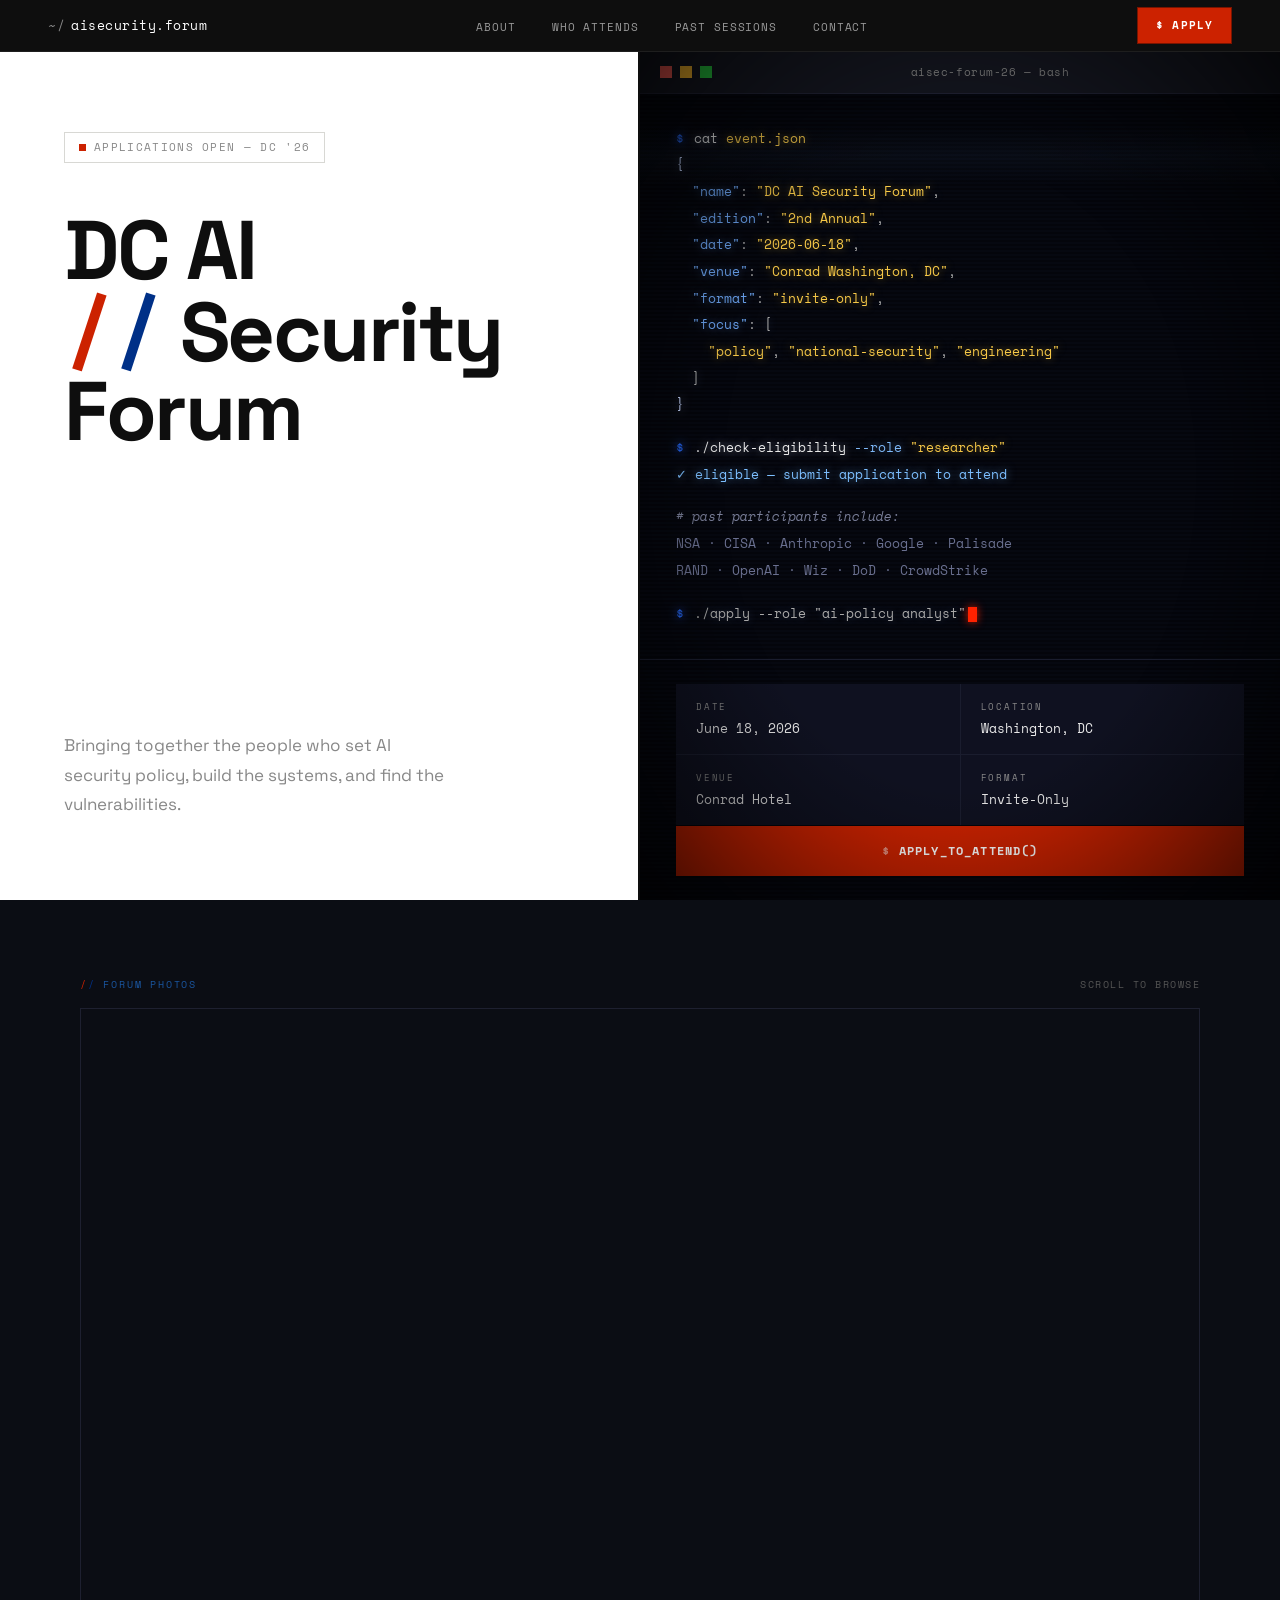
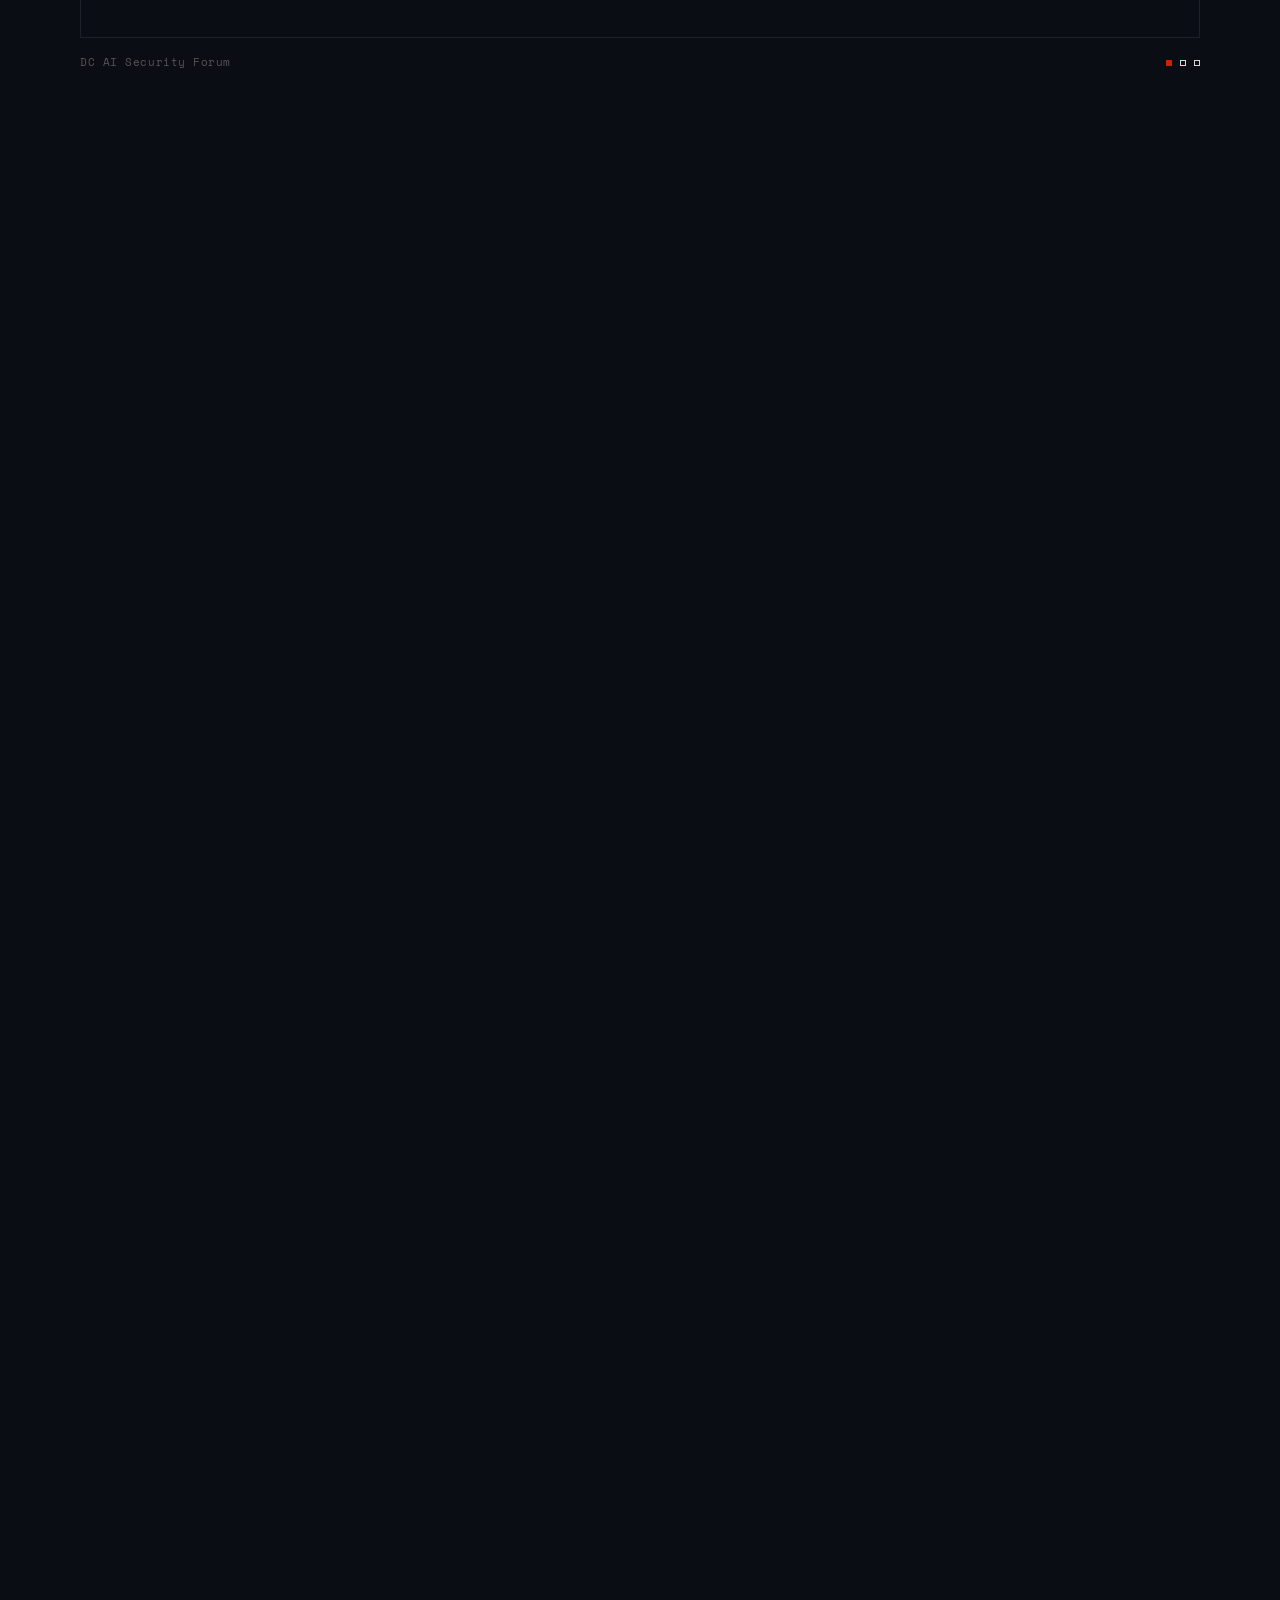
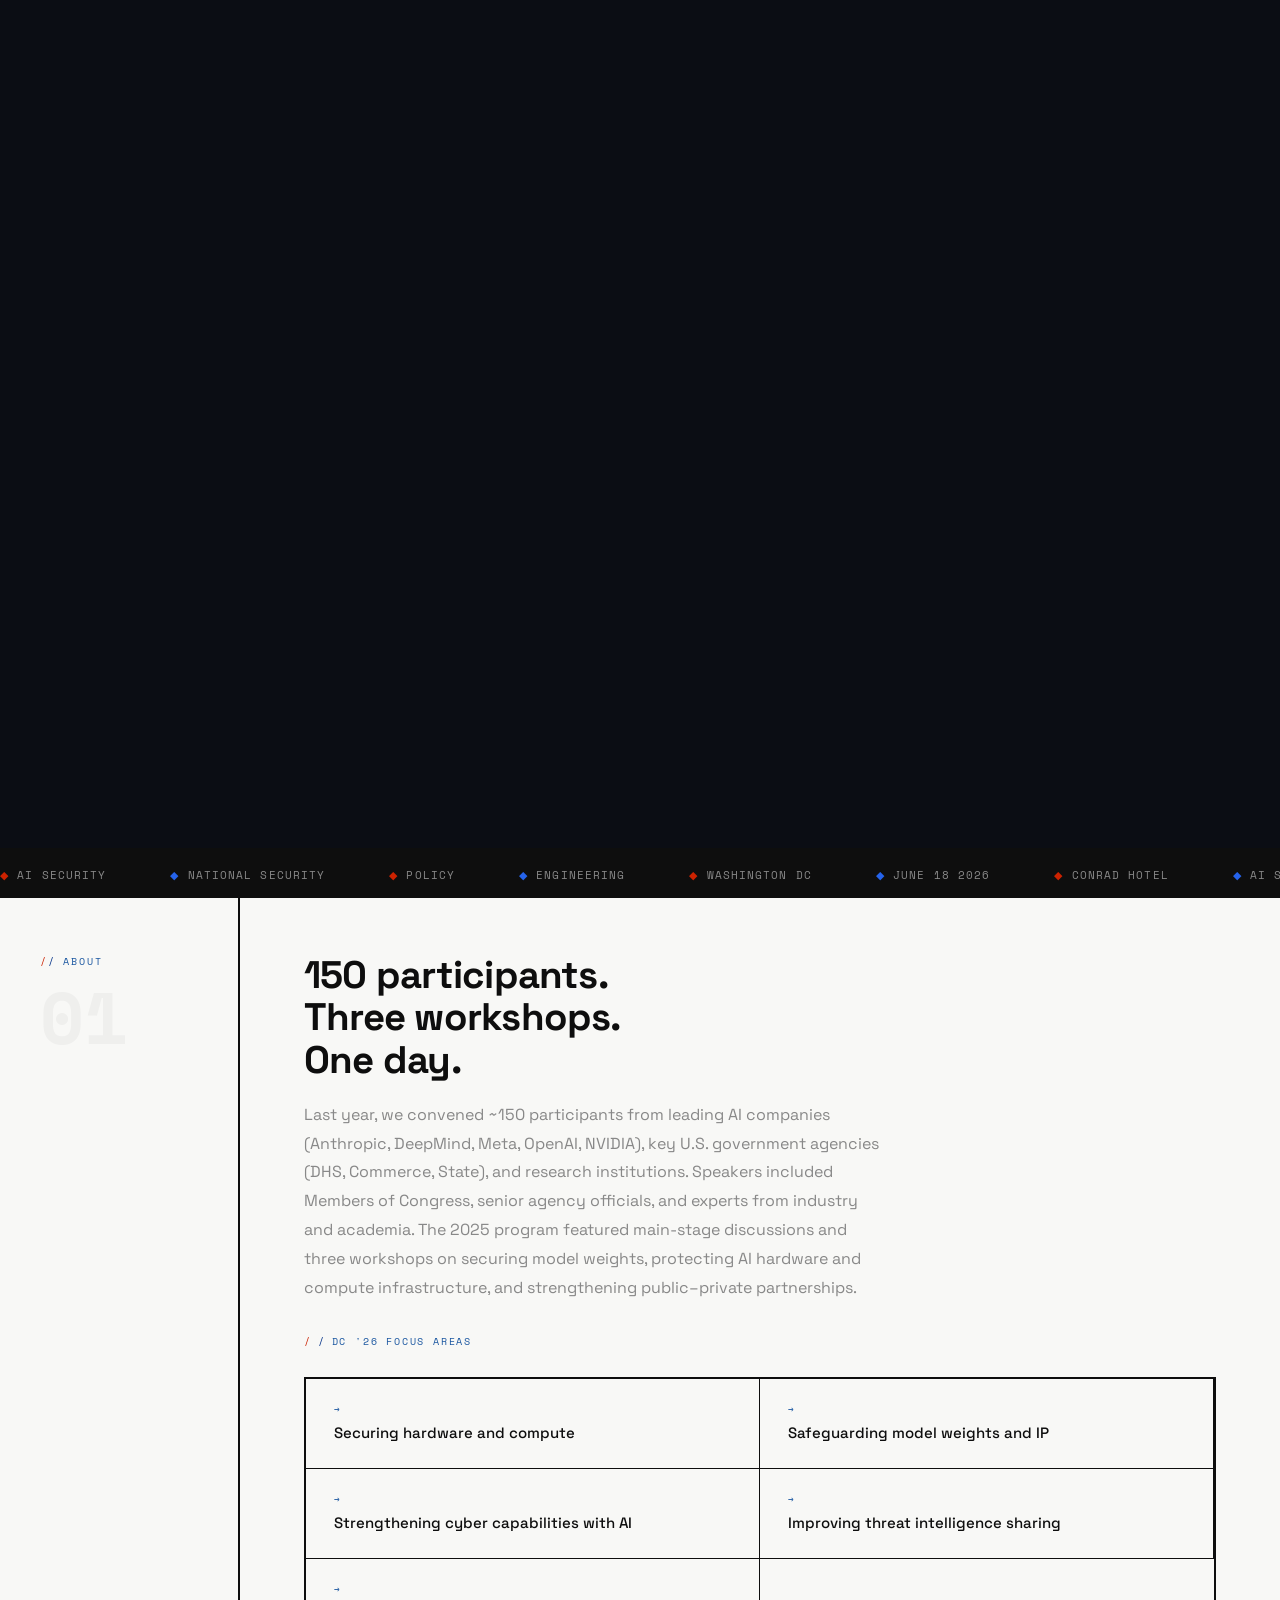
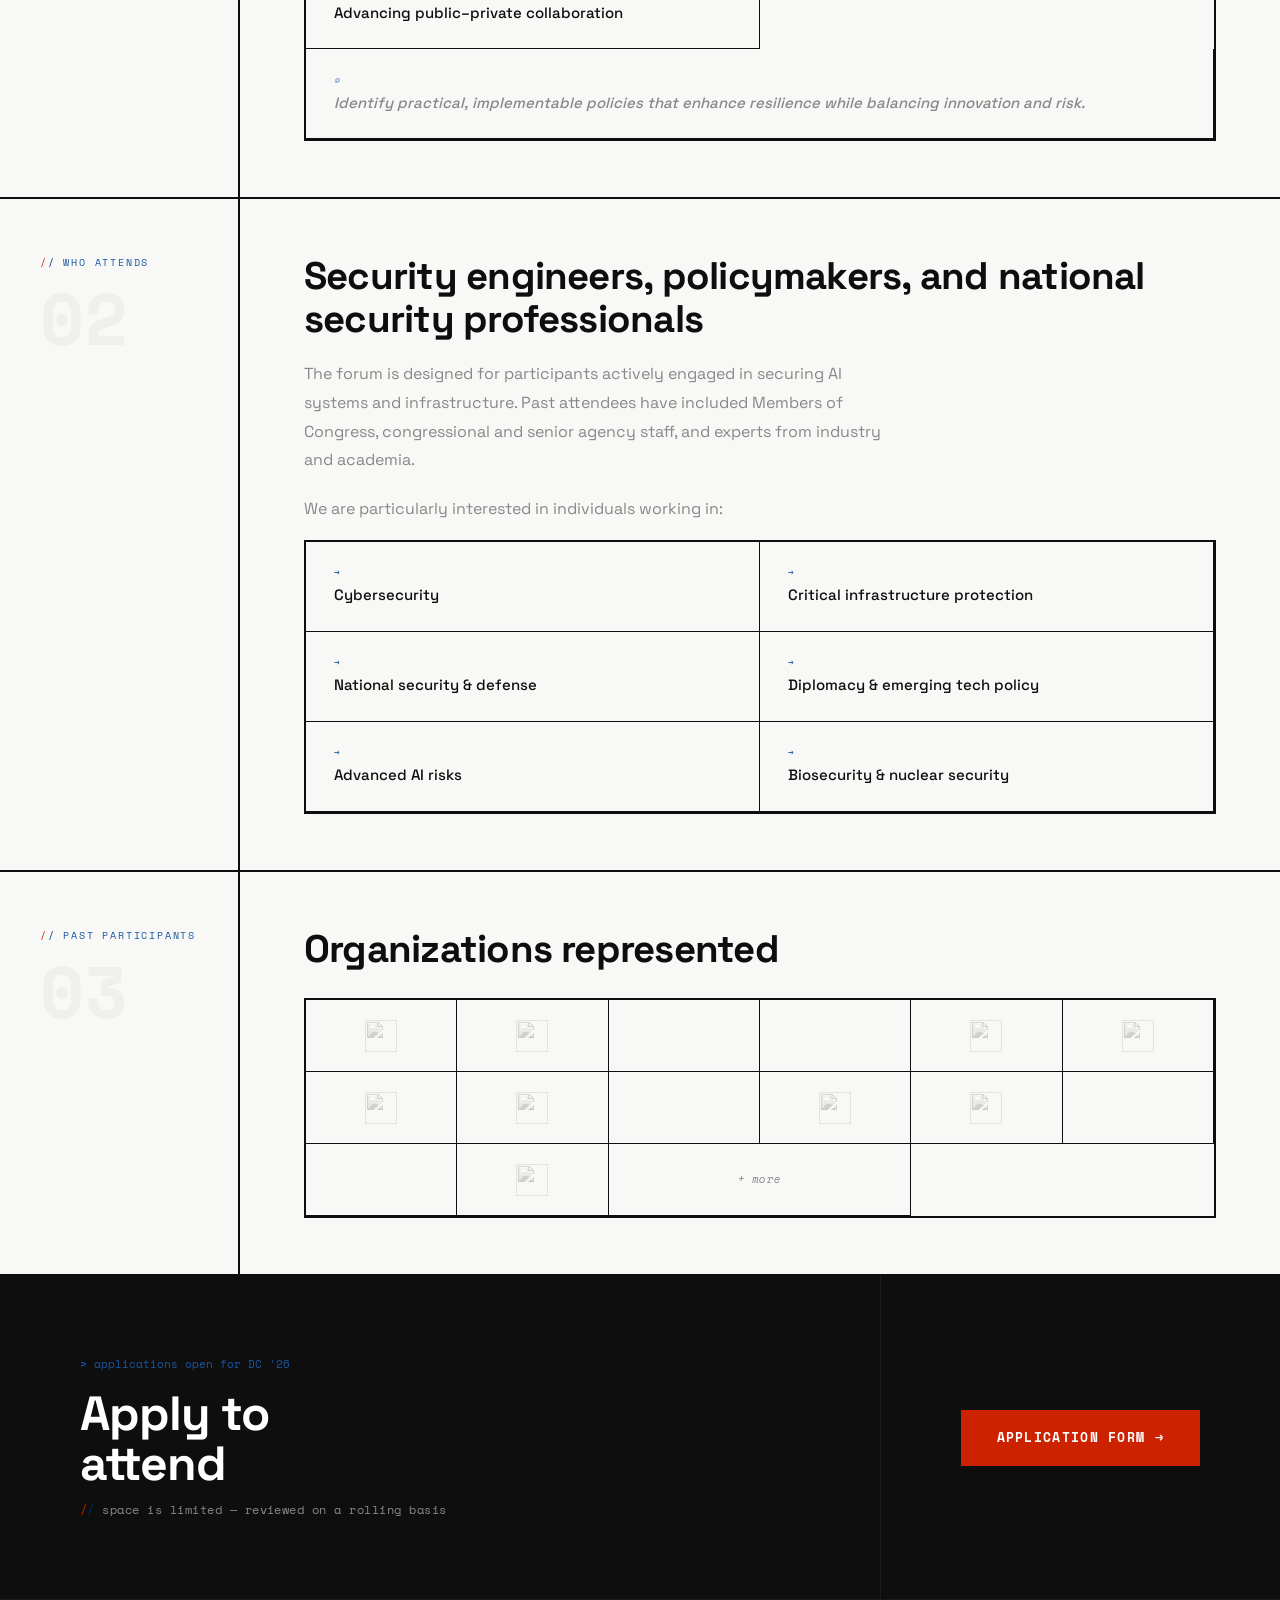
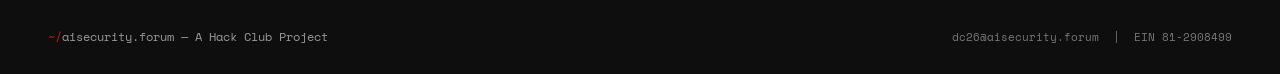
==== dc-ai-security-forum-26/index.html @ 25f48ec5 "Merge f831a47853f69b18c6600960682061784fc2a831 into 7275a4acaa6df5e6622e631180ca262abb9ddc6c" ====
<!DOCTYPE html>
<html lang="en">
<head>
  <meta charset="UTF-8" />
  <meta name="viewport" content="width=device-width, initial-scale=1.0" />
  <title>AI Security Forum — DC '26</title>
  <link href="https://fonts.googleapis.com/css2?family=Space+Grotesk:wght@300;400;500;600;700&family=Space+Mono:wght@400;700&display=swap" rel="stylesheet" />
  <style>
    *, *::before, *::after { box-sizing: border-box; margin: 0; padding: 0; }

    :root {
      --bg: #f8f8f6;
      --surface: #efefed;
      --border: #d8d8d4;
      --ink: #0e0e0e;
      --red: #cc2200;
      --red-bright: #ff2200;
      --red-dark: #7a1400;
      --blue: #003087;
      --blue-mid: #1a56a0;
      --blue-bright: #2563eb;
      --muted: #888;
      --sans: 'Space Grotesk', sans-serif;
      --mono: 'Space Mono', monospace;
    }

    html, body {
      overflow-x: clip;
      width: 100%;
    }

    body {
      font-family: var(--sans);
      background: var(--bg);
      color: var(--ink);
      line-height: 1.5;
    }

    /* red/blue slash helpers */
    .sl-r { color: var(--red); font-family: var(--mono); }
    .sl-b { color: var(--blue); font-family: var(--mono); }

    @keyframes blink { 0%,100%{opacity:1} 50%{opacity:0} }
    @keyframes btn-blink {
      0%, 49% { background: var(--red); }
      50%, 100% { background: var(--red-dark); }
    }
    @keyframes scroll {
      from { transform: translateX(0); }
      to { transform: translateX(-50%); }
    }
    @keyframes crt-flicker {
      0%, 92%, 100% { opacity: 1; }
      93% { opacity: 0.94; }
      94% { opacity: 1; }
      96% { opacity: 0.96; }
      97% { opacity: 1; }
    }
    @keyframes crt-scanbeam {
      0%   { transform: translateY(-100%); }
      100% { transform: translateY(4000%); }
    }

    /* NAV */
    nav {
      position: fixed;
      top: 0; left: 0; right: 0;
      z-index: 100;
      background: var(--ink);
      border-bottom: 1px solid #1e1e1e;
      display: flex;
      align-items: center;
      justify-content: space-between;
      padding: 0 48px;
      height: 52px;
    }
    .nav-logo {
      font-family: var(--mono);
      font-size: 13px;
      color: #fff;
      letter-spacing: 0.04em;
      text-decoration: none;
    }
    .nav-logo .prompt { color: #888; margin-right: 6px; }
    .nav-links {
      display: flex;
      gap: 36px;
      list-style: none;
    }
    .nav-links a {
      font-family: var(--mono);
      font-size: 11px;
      letter-spacing: 0.08em;
      text-transform: uppercase;
      color: #999;
      text-decoration: none;
      transition: color 0.15s;
    }
    .nav-links a:hover { color: var(--blue-bright); }
    .nav-cta {
      font-family: var(--mono);
      font-size: 11px;
      font-weight: 700;
      letter-spacing: 0.1em;
      text-transform: uppercase;
      padding: 9px 18px;
      border: 1px solid var(--red-dark);
      color: var(--red-bright);
      text-decoration: none;
      background: var(--red);
      color: #fff;
      transition: background 0.15s;
    }
    .nav-cta:hover { background: var(--blue-bright); }

    /* HERO */
    .hero {
      min-height: 100vh;
      display: grid;
      grid-template-columns: 1fr 1fr;
      padding-top: 52px;
    }

    /* LEFT */
    .hero-left {
      padding: 80px 64px;
      border-right: 2px solid var(--ink);
      display: flex;
      flex-direction: column;
      justify-content: space-between;
      background: #fff;
    }
    .hero-badge {
      display: inline-flex;
      align-items: center;
      gap: 8px;
      font-family: var(--mono);
      font-size: 11px;
      letter-spacing: 0.12em;
      text-transform: uppercase;
      color: var(--muted);
      border: 1.5px solid var(--border);
      padding: 6px 14px;
      margin-bottom: 48px;
      align-self: flex-start;
    }
    .hero-badge .blink-dot {
      display: inline-block;
      width: 7px; height: 7px;
      background: var(--red);
      animation: blink 1.1s step-end infinite;
    }

    .hero-title {
      font-size: clamp(52px, 6.5vw, 84px);
      font-weight: 700;
      line-height: 0.95;
      letter-spacing: -0.03em;
      margin-bottom: 48px;
    }

    .hero-desc {
      font-size: 17px;
      font-weight: 400;
      color: var(--muted);
      line-height: 1.75;
      max-width: 380px;
    }

    /* RIGHT — terminal */
    .hero-right {
      background: #060810;
      display: flex;
      flex-direction: column;
      position: relative;
      overflow: hidden;
      animation: crt-flicker 14s step-end infinite;
    }
    /* CRT scanlines */
    .hero-right::after {
      content: '';
      position: absolute;
      inset: 0;
      background: repeating-linear-gradient(
        0deg,
        transparent,
        transparent 2px,
        rgba(0,0,0,0.28) 2px,
        rgba(0,0,0,0.28) 4px
      );
      pointer-events: none;
      z-index: 2;
    }
    /* CRT vignette — rounded dark edges */
    .hero-right::before {
      content: '';
      position: absolute;
      inset: 0;
      background: radial-gradient(ellipse at 50% 50%, transparent 52%, rgba(0,0,0,0.72) 100%);
      pointer-events: none;
      z-index: 5;
    }

    .terminal-titlebar {
      background: #161822;
      border-bottom: 1px solid #222436;
      padding: 12px 20px;
      display: flex;
      align-items: center;
      gap: 8px;
      flex-shrink: 0;
      position: relative;
      z-index: 3;
    }
    .dot-r { width:12px;height:12px;background:#ff5f57; }
    .dot-y { width:12px;height:12px;background:#febc2e; }
    .dot-g { width:12px;height:12px;background:#28c840; }
    .terminal-title {
      font-family: var(--mono);
      font-size: 11px;
      color: #888;
      margin: 0 auto;
      letter-spacing: 0.05em;
    }

    .terminal-body {
      flex: 1;
      padding: 32px 36px;
      position: relative;
      z-index: 3;
      display: flex;
      flex-direction: column;
      justify-content: flex-start;
      overflow: hidden;
    }
    /* Rolling CRT scan beam */
    .terminal-body::before {
      content: '';
      position: absolute;
      left: 0; right: 0;
      height: 60px;
      background: linear-gradient(
        to bottom,
        transparent,
        rgba(120, 180, 255, 0.04) 50%,
        transparent
      );
      animation: crt-scanbeam 10s linear infinite;
      pointer-events: none;
      z-index: 1;
    }

    .term-line {
      font-family: var(--mono);
      font-size: 13px;
      line-height: 1.9;
      color: #aaa;
      margin-bottom: 2px;
      text-shadow: 0 0 8px rgba(140, 180, 255, 0.3);
    }
    .term-line .prompt-sym {
      color: var(--blue-bright);
      margin-right: 10px;
      user-select: none;
      text-shadow: 0 0 10px rgba(37, 99, 235, 0.9), 0 0 20px rgba(37, 99, 235, 0.4);
    }
    .term-line .cmd { color: #e8e8e8; text-shadow: 0 0 8px rgba(220, 230, 255, 0.55); }
    .term-line .flag { color: #7eb8f7; text-shadow: 0 0 8px rgba(126, 184, 247, 0.5); }
    .term-line .str { color: #f7c948; text-shadow: 0 0 8px rgba(247, 201, 72, 0.5); }
    .term-line .comment { color: #7a7f99; font-style: italic; text-shadow: none; }
    .term-line .output { color: #c8d8ff; text-shadow: 0 0 8px rgba(200, 216, 255, 0.4); }
    .term-line .output.ok { color: #7dbfff; text-shadow: 0 0 10px rgba(125, 191, 255, 0.65); }
    .term-line .output.dim { color: #6a7090; text-shadow: none; }
    .term-line .key { color: #6ea8f7; text-shadow: 0 0 8px rgba(110, 168, 247, 0.5); }
    .term-line .err { color: var(--red-bright); text-shadow: 0 0 10px rgba(255, 34, 0, 0.65); }
    .term-spacer { height: 16px; }

    .term-cursor {
      display: inline-block;
      width: 9px; height: 15px;
      background: var(--red-bright);
      margin-left: 2px;
      vertical-align: middle;
      animation: blink 1s step-end infinite;
      box-shadow: 0 0 8px rgba(255, 34, 0, 0.8);
    }

    .terminal-meta {
      padding: 24px 36px;
      border-top: 1px solid #1a1d2e;
      position: relative;
      z-index: 3;
    }
    .meta-grid {
      display: grid;
      grid-template-columns: 1fr 1fr;
      gap: 1px;
      background: #1a1d2e;
    }
    .meta-cell {
      background: #0f1120;
      padding: 16px 20px;
    }
    .meta-cell .mk {
      font-family: var(--mono);
      font-size: 9px;
      letter-spacing: 0.2em;
      text-transform: uppercase;
      color: #888;
      margin-bottom: 5px;
    }
    .meta-cell .mv {
      font-family: var(--mono);
      font-size: 13px;
      color: #e8e8e8;
    }
    .btn-red {
      display: block;
      font-family: var(--mono);
      font-size: 12px;
      font-weight: 700;
      letter-spacing: 0.1em;
      text-transform: uppercase;
      padding: 16px 24px;
      background: var(--red);
      color: #fff;
      text-decoration: none;
      text-align: center;
      margin-top: 1px;
      transition: background 0.15s;
    }
    .btn-red::before { content: '$ '; opacity: 0.5; }
    .btn-red:hover { background: var(--blue-bright); }

    /* GALLERY */
    .gallery-outer {
      height: 350vh;
      position: relative;
      border-bottom: 2px solid var(--ink);
      background: #0b0d14;
    }
    .gallery-sticky {
      position: sticky;
      top: 52px;
      height: calc(100vh - 52px);
      display: flex;
      flex-direction: column;
      align-items: center;
      justify-content: center;
      padding: 40px 80px;
      background: #0b0d14;
      gap: 16px;
    }
    .gallery-header {
      width: 100%;
      display: flex;
      align-items: center;
      justify-content: space-between;
    }
    .gallery-label {
      font-family: var(--mono);
      font-size: 10px;
      letter-spacing: 0.18em;
      text-transform: uppercase;
      color: var(--blue-mid);
    }
    .gallery-scroll-hint {
      font-family: var(--mono);
      font-size: 10px;
      letter-spacing: 0.15em;
      text-transform: uppercase;
      color: #555;
    }
    .gallery-frame {
      /* 16:9, but never taller than 70vh — shrink width to match */
      aspect-ratio: 16 / 9;
      width: min(100%, calc(70vh * 16 / 9));
      position: relative;
      border: 1px solid #1e2030;
      overflow: hidden;
      background: #0b0d14;
    }
    .gallery-canvas {
      position: absolute;
      inset: 0;
      width: 100%;
      height: 100%;
    }
    .gallery-footer {
      width: 100%;
      display: flex;
      align-items: center;
      justify-content: space-between;
    }
    .gallery-caption {
      font-family: var(--mono);
      font-size: 11px;
      color: #555;
      letter-spacing: 0.05em;
      transition: opacity 0.3s;
    }
    .gallery-progress {
      display: flex;
      gap: 8px;
      align-items: center;
    }
    .gp-dot {
      width: 6px; height: 6px;
      border: 1px solid var(--border);
      transition: background 0.2s, border-color 0.2s;
    }
    .gp-dot.active { background: var(--red); border-color: var(--red); }


    .gallery-frame-ui {
      display: none; /* only shown on mobile */
      position: absolute;
      bottom: 20px; left: 20px; right: 20px;
      z-index: 10;
      justify-content: space-between;
      align-items: flex-end;
    }
    .gallery-frame-ui .gallery-label { color: #888; }
    .gallery-frame-ui .gp-dot { border-color: #444; }

    /* TICKER */
    .ticker {
      background: var(--ink);
      padding: 12px 0;
      overflow: hidden;
      white-space: nowrap;
    }
    .ticker-inner {
      display: inline-flex;
      gap: 64px;
      animation: scroll 22s linear infinite;
    }
    .ticker-item {
      font-family: var(--mono);
      font-size: 11px;
      letter-spacing: 0.1em;
      text-transform: uppercase;
      color: #888;
    }
    .ticker-item .hi-r { color: var(--red); }
    .ticker-item .hi-b { color: var(--blue-bright); }

    /* SECTIONS */
    .section-two-col {
      display: grid;
      grid-template-columns: 240px 1fr;
      border-bottom: 2px solid var(--ink);
    }
    .section-sidebar {
      padding: 56px 40px;
      border-right: 2px solid var(--ink);
      display: flex;
      flex-direction: column;
      gap: 12px;
    }
    .section-sidebar .s-label {
      font-family: var(--mono);
      font-size: 10px;
      letter-spacing: 0.18em;
      text-transform: uppercase;
      color: var(--blue-mid);
    }
    .section-sidebar .s-num {
      font-family: var(--mono);
      font-size: 72px;
      font-weight: 700;
      color: var(--surface);
      line-height: 1;
    }
    .section-main { padding: 56px 64px; }

    h2.big {
      font-size: clamp(26px, 3vw, 40px);
      font-weight: 700;
      letter-spacing: -0.02em;
      line-height: 1.1;
      margin-bottom: 20px;
    }
    p.body {
      font-size: 16px;
      color: var(--muted);
      line-height: 1.8;
      max-width: 580px;
    }

    /* TOPICS HEADER */
    .topics-header {
      font-family: var(--mono);
      font-size: 10px;
      letter-spacing: 0.18em;
      text-transform: uppercase;
      margin: 32px 0 12px;
      display: flex;
      align-items: center;
      gap: 6px;
    }
    .topics-label { color: var(--blue-mid); }
    .who-item--goal {
      grid-column: 1 / -1;
      font-size: 13px;
      font-weight: 400;
      color: var(--muted);
      font-style: italic;
    }
    .who-item--goal::before { color: var(--blue-mid); }

    /* WHO */
    .who-grid {
      display: grid;
      grid-template-columns: 1fr 1fr;
      border: 2px solid var(--ink);
      margin-top: 28px;
    }
    .who-item {
      padding: 24px 28px;
      border-right: 1px solid var(--ink);
      border-bottom: 1px solid var(--ink);
      font-size: 15px;
      font-weight: 500;
    }
    .who-item::before {
      content: attr(data-n);
      font-family: var(--mono);
      font-size: 9px;
      color: var(--blue-mid);
      display: block;
      margin-bottom: 5px;
    }

    /* ORGS */
    .org-grid {
      display: grid;
      grid-template-columns: repeat(6, 1fr);
      border: 2px solid var(--ink);
      margin-top: 28px;
    }
    .org-cell {
      position: relative;
      border-right: 1px solid var(--ink);
      border-bottom: 1px solid var(--ink);
      height: 72px;
      display: flex;
      align-items: center;
      justify-content: center;
      font-family: var(--mono);
      font-size: 11px;
      color: var(--muted);
      letter-spacing: 0.04em;
      text-decoration: none;
      transition: background 0.2s, color 0.2s;
      cursor: pointer;
    }
    .org-cell:hover { background: var(--blue); color: #fff; }
    .org-cell .org-logo {
      height: 26px;
      width: auto;
      max-width: 88px;
      object-fit: contain;
      display: block;
      filter: grayscale(100%) opacity(0.4);
      transition: opacity 0.2s ease;
    }
    .org-cell .org-name {
      position: absolute;
      inset: 0;
      display: flex;
      align-items: center;
      justify-content: center;
      opacity: 0;
      color: #fff;
      font-family: var(--mono);
      font-size: 11px;
      letter-spacing: 0.06em;
      transition: opacity 0.2s ease;
      pointer-events: none;
    }
    .org-cell .org-favicon {
      height: 32px;
      width: 32px;
      max-width: 32px;
    }
    .org-cell:hover .org-logo { opacity: 0; }
    .org-cell:hover .org-name { opacity: 1; }
    .org-more {
      color: var(--muted);
      font-style: italic;
      letter-spacing: 0.02em;
      cursor: default;
    }
    .org-more:hover { background: none; }

    /* CTA */
    .cta-section {
      background: var(--ink);
      padding: 0;
      display: grid;
      grid-template-columns: 1fr auto;
      align-items: stretch;
    }
    .cta-left {
      padding: 80px;
      border-right: 1px solid #1a1a1a;
    }
    .cta-left .cta-prompt {
      font-family: var(--mono);
      font-size: 11px;
      color: var(--blue-mid);
      margin-bottom: 16px;
    }
    .cta-left .cta-prompt::before { content: '> '; color: var(--blue-bright); }
    .cta-left h2 {
      font-size: clamp(30px, 4vw, 48px);
      font-weight: 700;
      color: #fff;
      letter-spacing: -0.02em;
      line-height: 1.05;
      margin-bottom: 12px;
    }
    .cta-left p {
      font-family: var(--mono);
      font-size: 12px;
      color: #888;
      letter-spacing: 0.04em;
    }
    .cta-right {
      padding: 80px;
      display: flex;
      align-items: center;
    }
    .btn-red-lg {
      font-family: var(--mono);
      font-size: 13px;
      font-weight: 700;
      letter-spacing: 0.1em;
      text-transform: uppercase;
      padding: 18px 36px;
      background: var(--red);
      color: #fff;
      text-decoration: none;
      white-space: nowrap;
      transition: background 0.15s;
    }
    .btn-red-lg:hover { background: var(--blue-bright); }

    /* FOOTER */
    footer {
      background: var(--ink);
      border-top: 1px solid #1a1a1a;
      padding: 28px 48px;
      display: flex;
      justify-content: space-between;
      align-items: center;
    }
    footer .fl { font-family: var(--mono); font-size: 12px; color: #999; }
    footer .fl .logo-r { color: var(--red); }
    footer .fl .logo-b { color: var(--blue-bright); }
    footer .fr { font-family: var(--mono); font-size: 11px; color: #777; }

    /* Mobile stacked gallery (hidden on desktop) */
    .gallery-mobile { display: none; }

    /* ======== MOBILE ======== */
    @media (max-width: 768px) {

      /* NAV */
      nav {
        padding: 0 20px;
      }
      .nav-links { display: none; }

      /* HERO — stack vertically */
      .hero {
        grid-template-columns: 1fr;
        min-height: auto;
      }
      .hero-left {
        padding: 40px 24px;
        border-right: none;
        border-bottom: 2px solid var(--ink);
        gap: 32px;
      }
      .hero-title {
        font-size: clamp(44px, 12vw, 64px);
        margin-bottom: 24px;
      }
      .hero-badge { margin-bottom: 24px; }
      .hero-desc { font-size: 15px; max-width: 100%; }

      /* Terminal: compact on mobile */
      .hero-right { min-height: 0; }
      .terminal-body {
        padding: 20px;
        justify-content: flex-start;
        overflow-x: hidden;
      }
      .term-line { font-size: 11px; line-height: 1.7; }
      .terminal-meta { padding: 16px 20px; }

      /* Terminal meta — 1 col */
      .meta-grid { grid-template-columns: 1fr; }

      /* GALLERY — hide scroll-driven, show stacked */
      .gallery-outer { display: none; }
      .gallery-mobile {
        display: block;
      }
      .gallery-mobile-item {
        aspect-ratio: 16 / 9;
        overflow: hidden;
        border-bottom: 1px solid var(--ink);
      }
      .gallery-mobile-item:last-child { border-bottom: none; }
      .gallery-mobile-item img {
        width: 100%;
        height: 100%;
        object-fit: cover;
        display: block;
      }

      /* SECTIONS — stack */
      .section-two-col { grid-template-columns: 1fr; }
      .section-sidebar {
        padding: 24px 24px 12px;
        border-right: none;
        border-bottom: 1px solid var(--ink);
        flex-direction: row;
        align-items: center;
        gap: 16px;
      }
      .section-sidebar .s-num { font-size: 40px; }
      .section-main { padding: 28px 24px; }

      /* WHO grid — 1 col */
      .who-grid { grid-template-columns: 1fr; }
      .who-item { border-right: none; padding: 16px 20px; }

      /* ORG grid — 3 cols */
      .org-grid { grid-template-columns: repeat(3, 1fr); }
      .org-cell { height: 56px; font-size: 10px; }
      .org-cell .org-logo { height: 20px; max-width: 70px; }

      /* CTA — stack */
      .cta-section { grid-template-columns: 1fr; }
      .cta-left {
        padding: 40px 24px;
        border-right: none;
        border-bottom: 1px solid #1a1a1a;
      }
      .cta-right { padding: 28px 24px; justify-content: flex-start; }
      .btn-red-lg { width: 100%; text-align: center; }

      /* FOOTER — stack */
      footer {
        flex-direction: column;
        gap: 10px;
        padding: 24px 20px;
        align-items: flex-start;
      }
    }
  </style>
</head>
<body>

<nav>
  <a href="https://aisecurity.forum/" class="nav-logo"><span class="prompt">~/</span>aisecurity.forum</a>
  <ul class="nav-links">
    <li><a href="#about">About</a></li>
    <li><a href="#who">Who Attends</a></li>
    <li><a href="#past">Past Sessions</a></li>
    <li><a href="mailto:dc26@aisecurity.forum">Contact</a></li>
  </ul>
  <a href="https://airtable.com/appzUwjy6nGOlqcEb/pagrSkdm2WPj9BE1s/form" target="_blank" class="nav-cta">$ apply</a>
</nav>

<div class="hero">
  <div class="hero-left">
    <div>
      <div class="hero-badge"><span class="blink-dot"></span> Applications Open — DC '26</div>
      <h1 class="hero-title">DC AI<br><span class="sl-r">/</span><span class="sl-b">/</span> Security<br>Forum</h1>
    </div>
    <p class="hero-desc">Bringing together the people who set AI security policy, build the systems, and find the vulnerabilities.</p>
  </div>

  <div class="hero-right">
    <div class="terminal-titlebar">
      <div class="dot-r"></div>
      <div class="dot-y"></div>
      <div class="dot-g"></div>
      <div class="terminal-title">aisec-forum-26 — bash</div>
    </div>
    <div class="terminal-body">
      <div class="term-line"><span class="prompt-sym">$</span><span class="cmd">cat</span> <span class="str">event.json</span></div>
      <div class="term-line"><span class="output">{</span></div>
      <div class="term-line">&nbsp;&nbsp;<span class="key">"name"</span>: <span class="str">"DC AI Security Forum"</span>,</div>
      <div class="term-line">&nbsp;&nbsp;<span class="key">"edition"</span>: <span class="str">"2nd Annual"</span>,</div>
      <div class="term-line">&nbsp;&nbsp;<span class="key">"date"</span>: <span class="str">"2026-06-18"</span>,</div>
      <div class="term-line">&nbsp;&nbsp;<span class="key">"venue"</span>: <span class="str">"Conrad Washington, DC"</span>,</div>
      <div class="term-line">&nbsp;&nbsp;<span class="key">"format"</span>: <span class="str">"invite-only"</span>,</div>
      <div class="term-line">&nbsp;&nbsp;<span class="key">"focus"</span>: [</div>
      <div class="term-line">&nbsp;&nbsp;&nbsp;&nbsp;<span class="str">"policy"</span>, <span class="str">"national-security"</span>, <span class="str">"engineering"</span></div>
      <div class="term-line">&nbsp;&nbsp;]</div>
      <div class="term-line"><span class="output">}</span></div>
      <div class="term-spacer"></div>
      <div class="term-line"><span class="prompt-sym">$</span><span class="cmd">./check-eligibility</span> <span class="flag">--role</span> <span class="str">"researcher"</span></div>
      <div class="term-line"><span class="output ok">✓ eligible — submit application to attend</span></div>
      <div class="term-spacer"></div>
      <div class="term-line"><span class="comment"># past participants include:</span></div>
      <div class="term-line"><span class="output dim">NSA · CISA · Anthropic · Google · Palisade</span></div>
      <div class="term-line"><span class="output dim">RAND · OpenAI · Wiz · DoD · CrowdStrike</span></div>
      <div class="term-spacer"></div>
      <div class="term-line" id="term-prompt-line"><span class="prompt-sym">$</span><span id="term-typewriter"></span><span class="term-cursor"></span></div>
    </div>
    <div class="terminal-meta">
      <div class="meta-grid">
        <div class="meta-cell"><div class="mk">Date</div><div class="mv">June 18, 2026</div></div>
        <div class="meta-cell"><div class="mk">Location</div><div class="mv">Washington, DC</div></div>
        <div class="meta-cell"><div class="mk">Venue</div><div class="mv">Conrad Hotel</div></div>
        <div class="meta-cell"><div class="mk">Format</div><div class="mv">Invite-Only</div></div>
      </div>
      <a href="https://airtable.com/appzUwjy6nGOlqcEb/pagrSkdm2WPj9BE1s/form" target="_blank" class="btn-red">apply_to_attend()</a>
    </div>
  </div>
</div>

<!-- Mobile stacked gallery -->
<div class="gallery-mobile">
  <div class="gallery-mobile-item">
    <img src="https://aisecf-events.pages.dev/dc-ai-security-forum-26/pics/forum-photo-1.jpg" alt="DC AI Security Forum — Reception">
  </div>
  <div class="gallery-mobile-item">
    <img src="https://aisecf-events.pages.dev/dc-ai-security-forum-26/pics/forum-photo-2.jpg" alt="DC AI Security Forum — Sessions">
  </div>
  <div class="gallery-mobile-item">
    <img src="https://aisecf-events.pages.dev/dc-ai-security-forum-26/pics/forum-photo-3.jpg" alt="DC AI Security Forum — Attendees">
  </div>
</div>

<!-- GALLERY -->
<div class="gallery-outer" id="gallery-outer">
  <div class="gallery-sticky" id="gallery-sticky">

    <!-- desktop header row -->
    <div class="gallery-header">
      <div class="gallery-label"><span class="sl-r">/</span><span class="sl-b">/</span> Forum Photos</div>
      <div class="gallery-scroll-hint">scroll to browse</div>
    </div>

    <!-- the frame -->
    <div class="gallery-frame">
      <canvas class="gallery-canvas" id="gallery-canvas"></canvas>
      <!-- mobile-only overlay UI -->
      <div class="gallery-frame-ui">
        <div class="gallery-label"><span class="sl-r">/</span><span class="sl-b">/</span> Forum Photos</div>
        <div class="gallery-progress">
          <div class="gp-dot active" id="dot-m-0"></div>
          <div class="gp-dot" id="dot-m-1"></div>
          <div class="gp-dot" id="dot-m-2"></div>
        </div>
      </div>
    </div>

    <!-- desktop footer row -->
    <div class="gallery-footer">
      <div class="gallery-caption" id="gallery-caption">DC AI Security Forum</div>
      <div class="gallery-progress">
        <div class="gp-dot active" id="dot-0"></div>
        <div class="gp-dot" id="dot-1"></div>
        <div class="gp-dot" id="dot-2"></div>
      </div>
    </div>

  </div>
</div>

<div class="ticker">
  <div class="ticker-inner">
    <span class="ticker-item"><span class="hi-r">◆</span> AI Security</span>
    <span class="ticker-item"><span class="hi-b">◆</span> National Security</span>
    <span class="ticker-item"><span class="hi-r">◆</span> Policy</span>
    <span class="ticker-item"><span class="hi-b">◆</span> Engineering</span>
    <span class="ticker-item"><span class="hi-r">◆</span> Washington DC</span>
    <span class="ticker-item"><span class="hi-b">◆</span> June 18 2026</span>
    <span class="ticker-item"><span class="hi-r">◆</span> Conrad Hotel</span>
    <span class="ticker-item"><span class="hi-b">◆</span> AI Security</span>
    <span class="ticker-item"><span class="hi-r">◆</span> National Security</span>
    <span class="ticker-item"><span class="hi-b">◆</span> Policy</span>
    <span class="ticker-item"><span class="hi-r">◆</span> Engineering</span>
    <span class="ticker-item"><span class="hi-b">◆</span> Washington DC</span>
    <span class="ticker-item"><span class="hi-r">◆</span> June 18 2026</span>
    <span class="ticker-item"><span class="hi-b">◆</span> Conrad Hotel</span>
  </div>
</div>

<div class="section-two-col" id="about">
  <div class="section-sidebar">
    <div class="s-label"><span class="sl-r">/</span><span class="sl-b">/</span> About</div>
    <div class="s-num">01</div>
  </div>
  <div class="section-main">
    <h2 class="big">150 participants.<br>Three workshops.<br>One day.</h2>
    <p class="body">Last year, we convened ~150 participants from leading AI companies (Anthropic, DeepMind, Meta, OpenAI, NVIDIA), key U.S. government agencies (DHS, Commerce, State), and research institutions. Speakers included Members of Congress, senior agency officials, and experts from industry and academia. The 2025 program featured main-stage discussions and three workshops on securing model weights, protecting AI hardware and compute infrastructure, and strengthening public–private partnerships.</p>
    <div class="topics-header">
      <span class="sl-r">/</span><span class="sl-b">/</span> <span class="topics-label">DC '26 focus areas</span>
    </div>
    <div class="who-grid">
      <div class="who-item" data-n="→">Securing hardware and compute</div>
      <div class="who-item" data-n="→">Safeguarding model weights and IP</div>
      <div class="who-item" data-n="→">Strengthening cyber capabilities with AI</div>
      <div class="who-item" data-n="→">Improving threat intelligence sharing</div>
      <div class="who-item" data-n="→">Advancing public–private collaboration</div>
      <div class="who-item who-item--goal" data-n="⌾">Identify practical, implementable policies that enhance resilience while balancing innovation and risk.</div>
    </div>
  </div>
</div>

<div class="section-two-col" id="who">
  <div class="section-sidebar">
    <div class="s-label"><span class="sl-r">/</span><span class="sl-b">/</span> Who attends</div>
    <div class="s-num">02</div>
  </div>
  <div class="section-main">
    <h2 class="big">Security engineers, policymakers, and national security professionals</h2>
    <p class="body" style="margin-bottom: 20px;">The forum is designed for participants actively engaged in securing AI systems and infrastructure. Past attendees have included Members of Congress, congressional and senior agency staff, and experts from industry and academia.</p>
    <p class="body">We are particularly interested in individuals working in:</p>
    <div class="who-grid" style="margin-top: 16px;">
      <div class="who-item" data-n="→">Cybersecurity</div>
      <div class="who-item" data-n="→">Critical infrastructure protection</div>
      <div class="who-item" data-n="→">National security &amp; defense</div>
      <div class="who-item" data-n="→">Diplomacy &amp; emerging tech policy</div>
      <div class="who-item" data-n="→">Advanced AI risks</div>
      <div class="who-item" data-n="→">Biosecurity &amp; nuclear security</div>
    </div>
  </div>
</div>

<div class="section-two-col" id="past">
  <div class="section-sidebar">
    <div class="s-label"><span class="sl-r">/</span><span class="sl-b">/</span> Past participants</div>
    <div class="s-num">03</div>
  </div>
  <div class="section-main">
    <h2 class="big">Organizations represented</h2>
    <div class="org-grid">
      <a href="https://www.nsa.gov" class="org-cell">
        <img src="https://www.google.com/s2/favicons?domain=nsa.gov&sz=128" class="org-logo org-favicon" alt="" />
        <span class="org-name">NSA</span>
      </a>
      <a href="https://www.cisa.gov" class="org-cell">
        <img src="https://www.google.com/s2/favicons?domain=cisa.gov&sz=128" class="org-logo org-favicon" alt="" />
        <span class="org-name">CISA</span>
      </a>
      <a href="https://anthropic.com" class="org-cell">
        <img src="https://cdn.simpleicons.org/anthropic" class="org-logo" alt="" />
        <span class="org-name">Anthropic</span>
      </a>
      <a href="https://google.com" class="org-cell">
        <img src="https://cdn.simpleicons.org/google" class="org-logo" alt="" />
        <span class="org-name">Google</span>
      </a>
      <a href="https://palisaderesearch.org" class="org-cell">
        <img src="https://www.google.com/s2/favicons?domain=palisaderesearch.org&sz=128" class="org-logo org-favicon" alt="" />
        <span class="org-name">Palisade</span>
      </a>
      <a href="https://www.rand.org" class="org-cell">
        <img src="https://www.google.com/s2/favicons?domain=rand.org&sz=128" class="org-logo org-favicon" alt="" />
        <span class="org-name">RAND</span>
      </a>
      <a href="https://openai.com" class="org-cell">
        <img src="https://www.google.com/s2/favicons?domain=openai.com&sz=128" class="org-logo org-favicon" alt="" />
        <span class="org-name">OpenAI</span>
      </a>
      <a href="https://wiz.io" class="org-cell">
        <img src="https://www.google.com/s2/favicons?domain=wiz.io&sz=128" class="org-logo org-favicon" alt="" />
        <span class="org-name">Wiz</span>
      </a>
      <a href="https://meta.com" class="org-cell">
        <img src="https://cdn.simpleicons.org/meta" class="org-logo" alt="" />
        <span class="org-name">Meta</span>
      </a>
      <a href="https://www.defense.gov" class="org-cell">
        <img src="https://www.google.com/s2/favicons?domain=defense.gov&sz=128" class="org-logo org-favicon" alt="" />
        <span class="org-name">DoD</span>
      </a>
      <a href="https://crowdstrike.com" class="org-cell">
        <img src="https://www.google.com/s2/favicons?domain=crowdstrike.com&sz=128" class="org-logo org-favicon" alt="" />
        <span class="org-name">CrowdStrike</span>
      </a>
      <a href="https://nvidia.com" class="org-cell">
        <img src="https://cdn.simpleicons.org/nvidia" class="org-logo" alt="" />
        <span class="org-name">NVIDIA</span>
      </a>
      <a href="https://paloaltonetworks.com" class="org-cell">
        <img src="https://cdn.simpleicons.org/paloaltonetworks" class="org-logo" alt="" />
        <span class="org-name">Palo Alto</span>
      </a>
      <a href="https://trailofbits.com" class="org-cell">
        <img src="https://www.google.com/s2/favicons?domain=trailofbits.com&sz=128" class="org-logo org-favicon" alt="" />
        <span class="org-name">Trail of Bits</span>
      </a>
      <div class="org-cell org-more" style="grid-column: span 2;">+ more</div>
    </div>
  </div>
</div>

<div class="cta-section">
  <div class="cta-left">
    <div class="cta-prompt">applications open for DC '26</div>
    <h2>Apply to<br>attend</h2>
    <p><span class="sl-r">/</span><span class="sl-b">/</span> space is limited — reviewed on a rolling basis</p>
  </div>
  <div class="cta-right">
    <a href="https://airtable.com/appzUwjy6nGOlqcEb/pagrSkdm2WPj9BE1s/form" target="_blank" class="btn-red-lg">Application Form →</a>
  </div>
</div>

<footer>
  <div class="fl"><span class="logo-r">~/</span>aisecurity.forum — A Hack Club Project</div>
  <div class="fr">dc26@aisecurity.forum &nbsp;|&nbsp; EIN 81-2908499</div>
</footer>

<script>
(function () {
  const PHOTOS = [
    {
      src: 'https://aisecf-events.pages.dev/dc-ai-security-forum-26/pics/forum-photo-1.jpg',
      caption: 'DC AI Security Forum — Reception'
    },
    {
      src: 'https://aisecf-events.pages.dev/dc-ai-security-forum-26/pics/forum-photo-2.jpg',
      caption: 'DC AI Security Forum — Sessions'
    },
    {
      src: 'https://aisecf-events.pages.dev/dc-ai-security-forum-26/pics/forum-photo-3.jpg',
      caption: 'DC AI Security Forum — Attendees'
    }
  ];

  const outer   = document.getElementById('gallery-outer');
  const canvas  = document.getElementById('gallery-canvas');
  const caption = document.getElementById('gallery-caption');
  const dots    = [0, 1, 2].map(i => document.getElementById('dot-' + i));
  const dotsM   = [0, 1, 2].map(i => document.getElementById('dot-m-' + i));
  const ctx     = canvas.getContext('2d');

  // Progress bands: [showStart, transitionStart, transitionEnd, showEnd]
  // Photo 0: show 0–0.20, transition out 0.20–0.40
  // Photo 1: show 0.40–0.60, transition out 0.60–0.80
  // Photo 2: show 0.80–1.00
  const BANDS = [
    { photo: 0, show: [0, 0.20],      transition: [0.20, 0.40], next: 1 },
    { photo: 1, show: [0.40, 0.60],   transition: [0.60, 0.80], next: 2 },
    { photo: 2, show: [0.80, 1.00],   transition: null,          next: null }
  ];

  // Preload images
  const imgs = PHOTOS.map(p => {
    const img = new Image();
    img.src = p.src;
    return img;
  });

  // Resize canvas to match its display size (parent frame)
  function resizeCanvas() {
    const frame = canvas.parentElement;
    canvas.width  = frame.offsetWidth;
    canvas.height = frame.offsetHeight;
  }

  // Compute cover-crop source rect so the image fills canvas without stretching
  function coverRect(img, w, h) {
    const ia = img.naturalWidth / img.naturalHeight;
    const ca = w / h;
    let sx, sy, sw, sh;
    if (ia > ca) {
      // image wider than canvas — fit height, crop sides
      sh = img.naturalHeight;
      sw = sh * ca;
      sx = (img.naturalWidth - sw) / 2;
      sy = 0;
    } else {
      // image taller than canvas — fit width, crop top/bottom
      sw = img.naturalWidth;
      sh = sw / ca;
      sx = 0;
      sy = (img.naturalHeight - sh) / 2;
    }
    return { sx, sy, sw, sh };
  }

  // Draw an image pixelated at a given blockSize (1 = crisp, 32 = very blocky)
  function drawPixelated(img, blockSize) {
    if (!img.complete || !img.naturalWidth) return;
    const w = canvas.width, h = canvas.height;
    if (!w || !h) return; // canvas not yet sized (e.g. hidden element)
    const { sx, sy, sw, sh } = coverRect(img, w, h);
    const bw = Math.max(1, Math.round(w / blockSize));
    const bh = Math.max(1, Math.round(h / blockSize));

    // Offscreen small render (using cover crop)
    const off = document.createElement('canvas');
    off.width = bw; off.height = bh;
    const octx = off.getContext('2d');
    octx.drawImage(img, sx, sy, sw, sh, 0, 0, bw, bh);

    // Scale back up with no smoothing
    ctx.imageSmoothingEnabled = false;
    ctx.drawImage(off, 0, 0, bw, bh, 0, 0, w, h);
  }

  function setActiveDot(index) {
    dots.forEach((d, i) => d.classList.toggle('active', i === index));
    dotsM.forEach((d, i) => d.classList.toggle('active', i === index));
  }

  function render() {
    resizeCanvas();
    // If canvas is hidden/collapsed, keep loop alive but skip drawing
    if (!canvas.width || !canvas.height) {
      requestAnimationFrame(render);
      return;
    }
    const rect      = outer.getBoundingClientRect();
    const outerH    = outer.offsetHeight;
    const vpH       = window.innerHeight;
    const scrollable = outerH - vpH;
    // How far we've scrolled into the outer div
    const scrolled  = Math.max(0, -rect.top);
    const progress  = Math.min(1, scrolled / scrollable);

    ctx.clearRect(0, 0, canvas.width, canvas.height);

    // Find which band we're in
    let activeBand = BANDS[BANDS.length - 1];
    for (const band of BANDS) {
      if (progress <= (band.transition ? band.transition[1] : band.show[1])) {
        activeBand = band;
        break;
      }
    }

    const band = activeBand;
    const inTransition = band.transition &&
      progress >= band.transition[0] &&
      progress <= band.transition[1];

    if (!inTransition) {
      // Show current photo fully crisp
      drawPixelated(imgs[band.photo], 1);
      setActiveDot(band.photo);
      caption.textContent = PHOTOS[band.photo].caption;
    } else {
      // t: 0→1 through transition window
      const t = (progress - band.transition[0]) /
                (band.transition[1] - band.transition[0]);

      // Outgoing: pixelate out (blockSize 1→32)
      const outBlock = Math.max(1, Math.round(1 + t * 31));
      drawPixelated(imgs[band.photo], outBlock);

      // Incoming: pixelate in (blockSize 32→1) drawn on top with alpha
      ctx.save();
      ctx.globalAlpha = t;
      const inBlock = Math.max(1, Math.round(32 - t * 31));
      drawPixelated(imgs[band.next], inBlock);
      ctx.restore();

      // Update dot at midpoint
      setActiveDot(t < 0.5 ? band.photo : band.next);
      caption.style.opacity = Math.abs(t - 0.5) < 0.25 ? (1 - Math.abs(t - 0.5) * 4) : 1;
      caption.textContent = t < 0.5
        ? PHOTOS[band.photo].caption
        : PHOTOS[band.next].caption;
    }

    requestAnimationFrame(render);
  }

  // Wait for at least the first image to be ready
  let started = false;
  function tryStart() {
    if (started) return;
    started = true;
    render();
  }

  imgs[0].onload = tryStart;
  if (imgs[0].complete) tryStart();

  window.addEventListener('resize', resizeCanvas);
})();

// ── Terminal typewriter (bottom prompt only) ─────────────────────────────────
(function () {
  const tw = document.getElementById('term-typewriter');
  if (!tw) return;

  const COMMANDS = [
    './apply --role "ai-policy analyst"',
    './apply --role "red team engineer"',
    './apply --role "national security advisor"',
    './apply --role "ML security researcher"',
    './apply --role "CISO"',
    './apply --role "intelligence officer"',
    './apply --role "AI safety engineer"',
    './apply --role "DoD acquisitions lead"',
  ];

  function sleep(ms) {
    return new Promise(resolve => setTimeout(resolve, ms));
  }

  async function typeText(text) {
    for (const ch of text) {
      tw.textContent += ch;
      await sleep(10 + Math.random() * 8);
    }
  }

  async function eraseText() {
    while (tw.textContent.length > 0) {
      tw.textContent = tw.textContent.slice(0, -1);
      await sleep(5 + Math.random() * 4);
    }
  }

  async function run() {
    await sleep(1200);
    let i = 0;
    while (true) {
      await typeText(COMMANDS[i % COMMANDS.length]);
      await sleep(2200);
      await eraseText();
      await sleep(400);
      i++;
    }
  }

  run();
})();
</script>

</body>
</html>
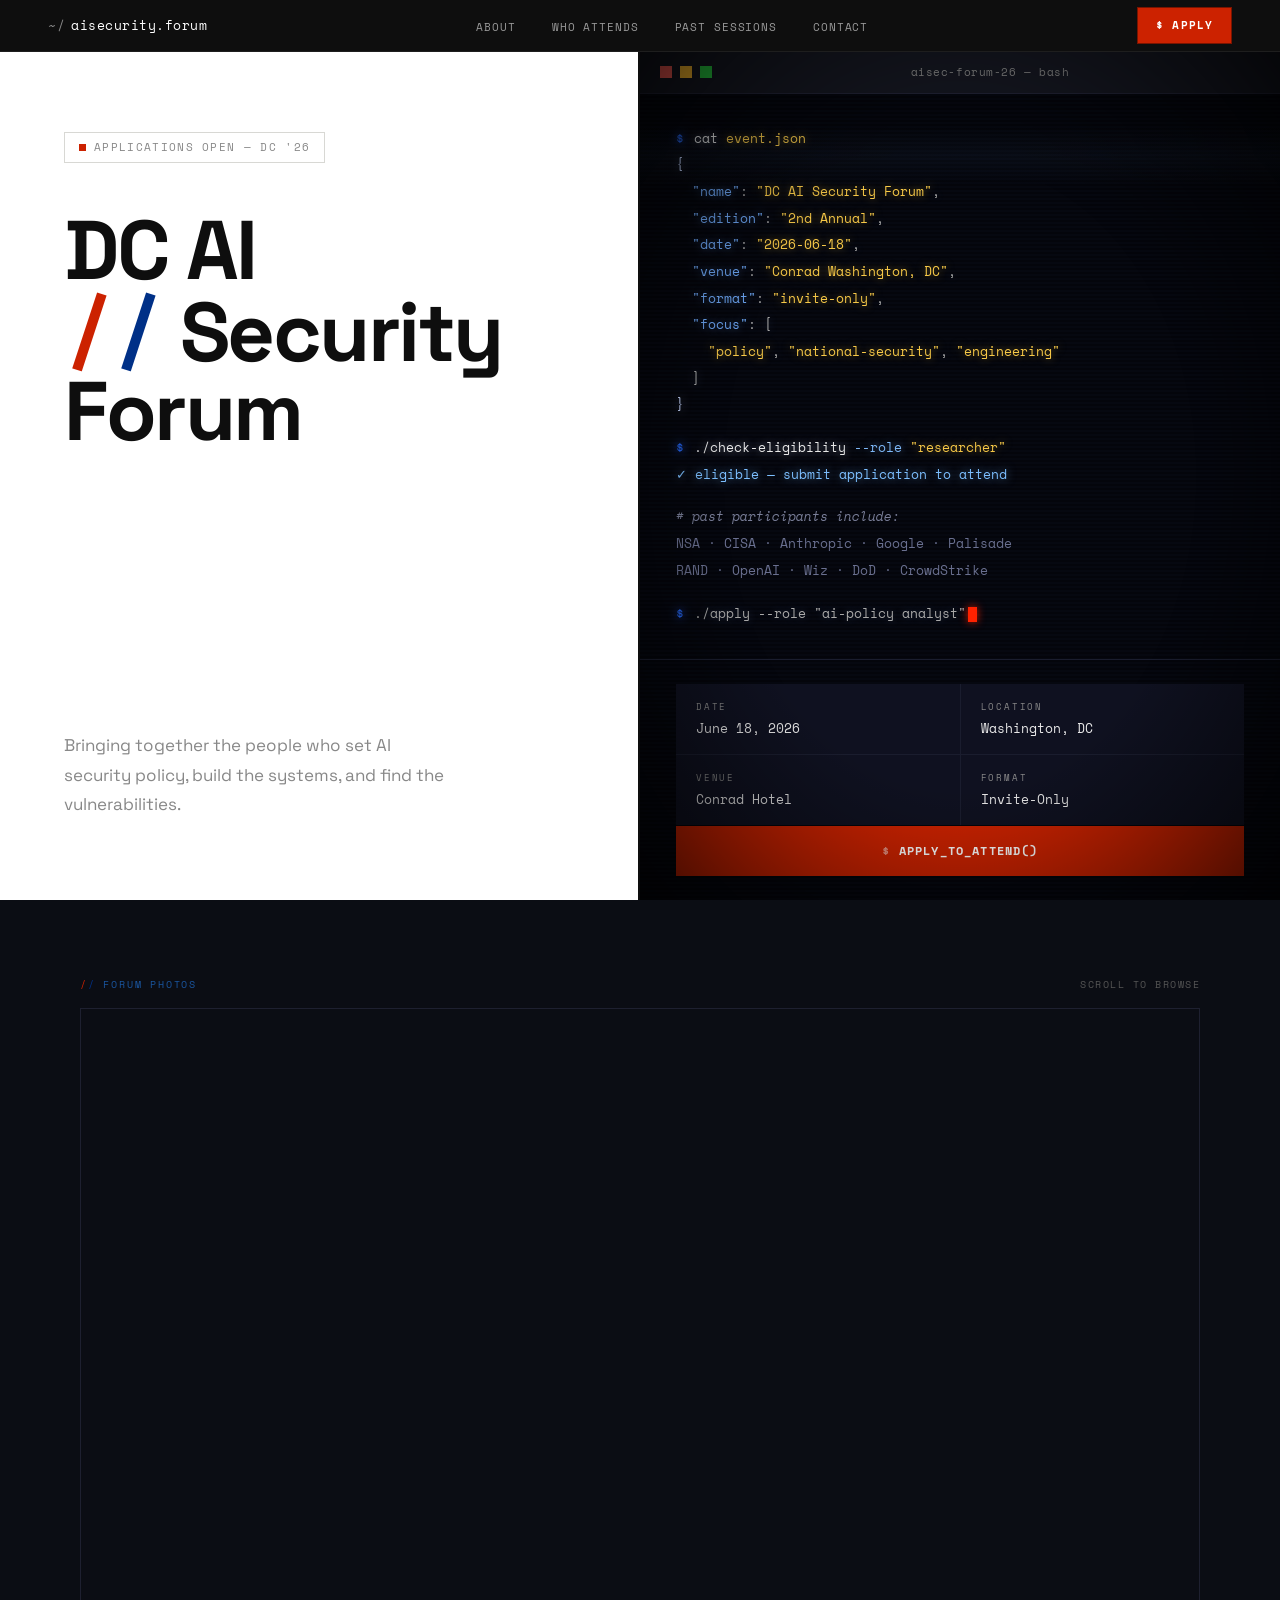
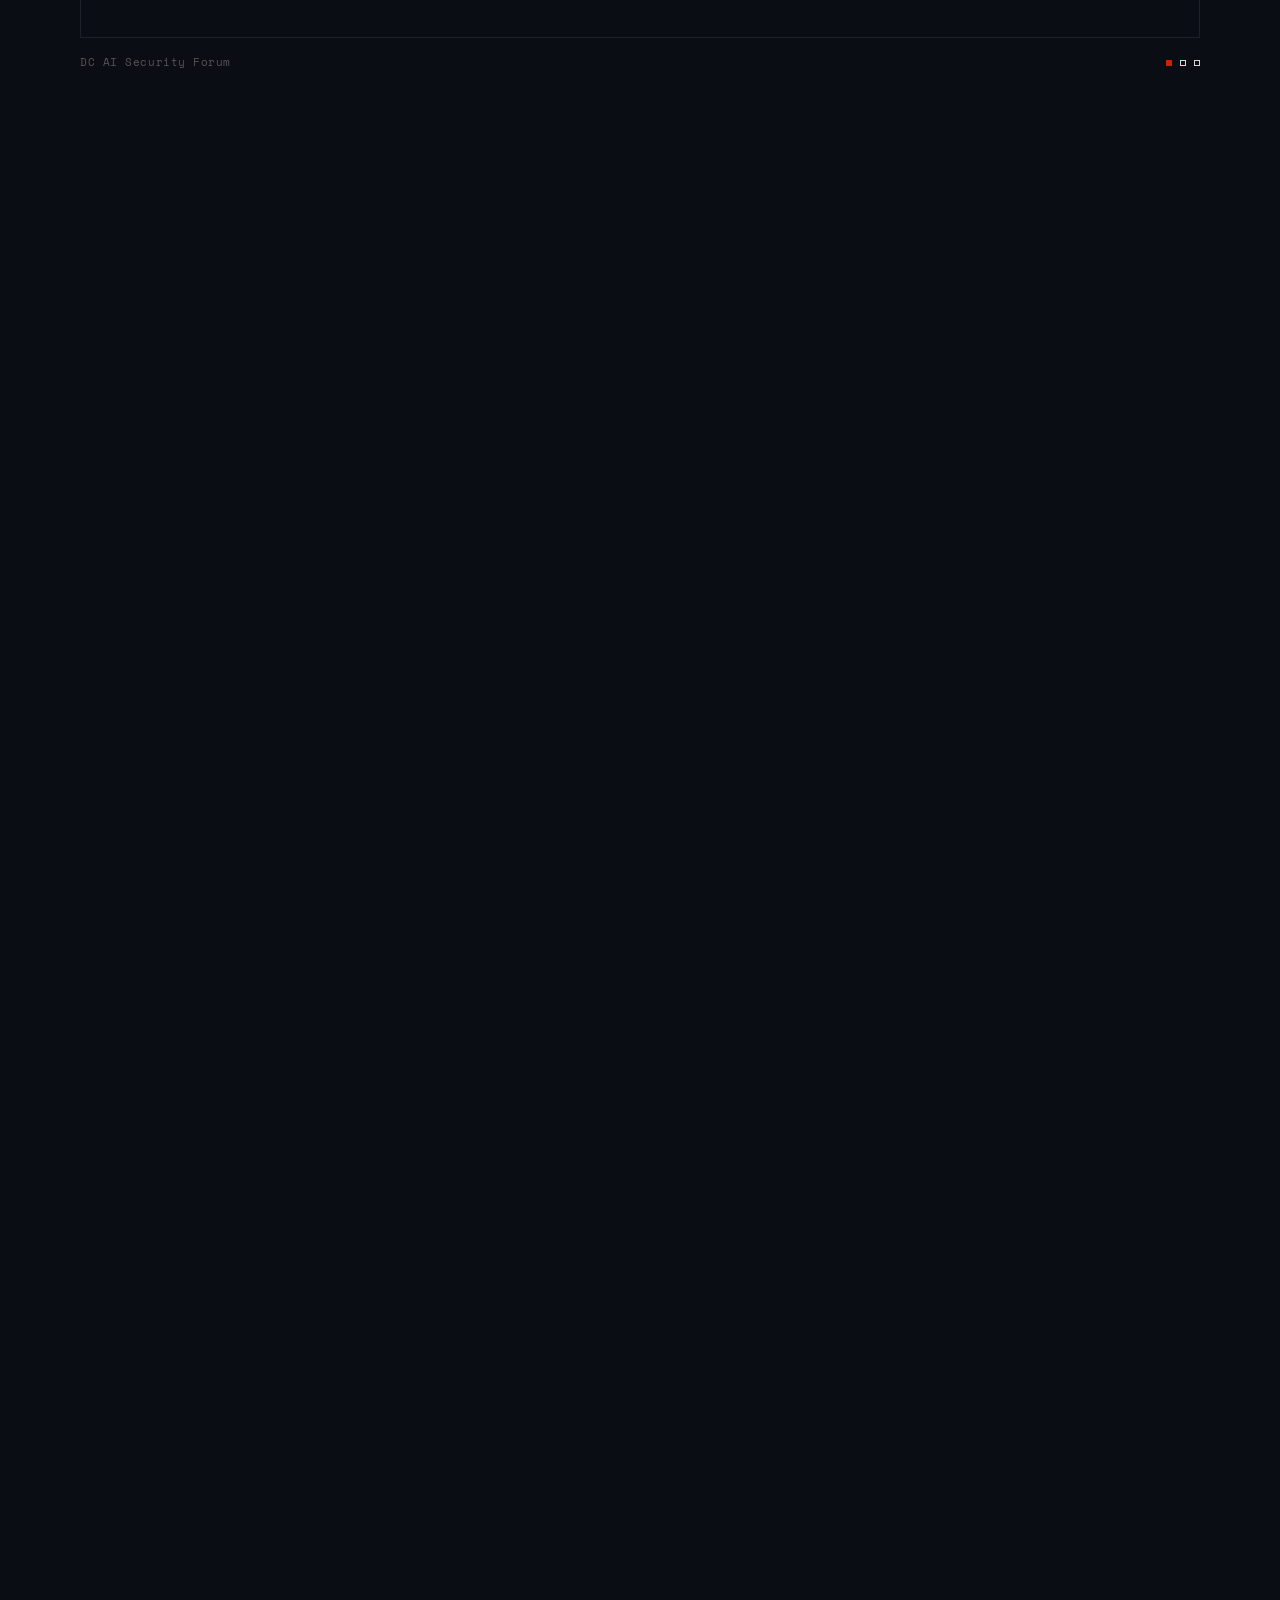
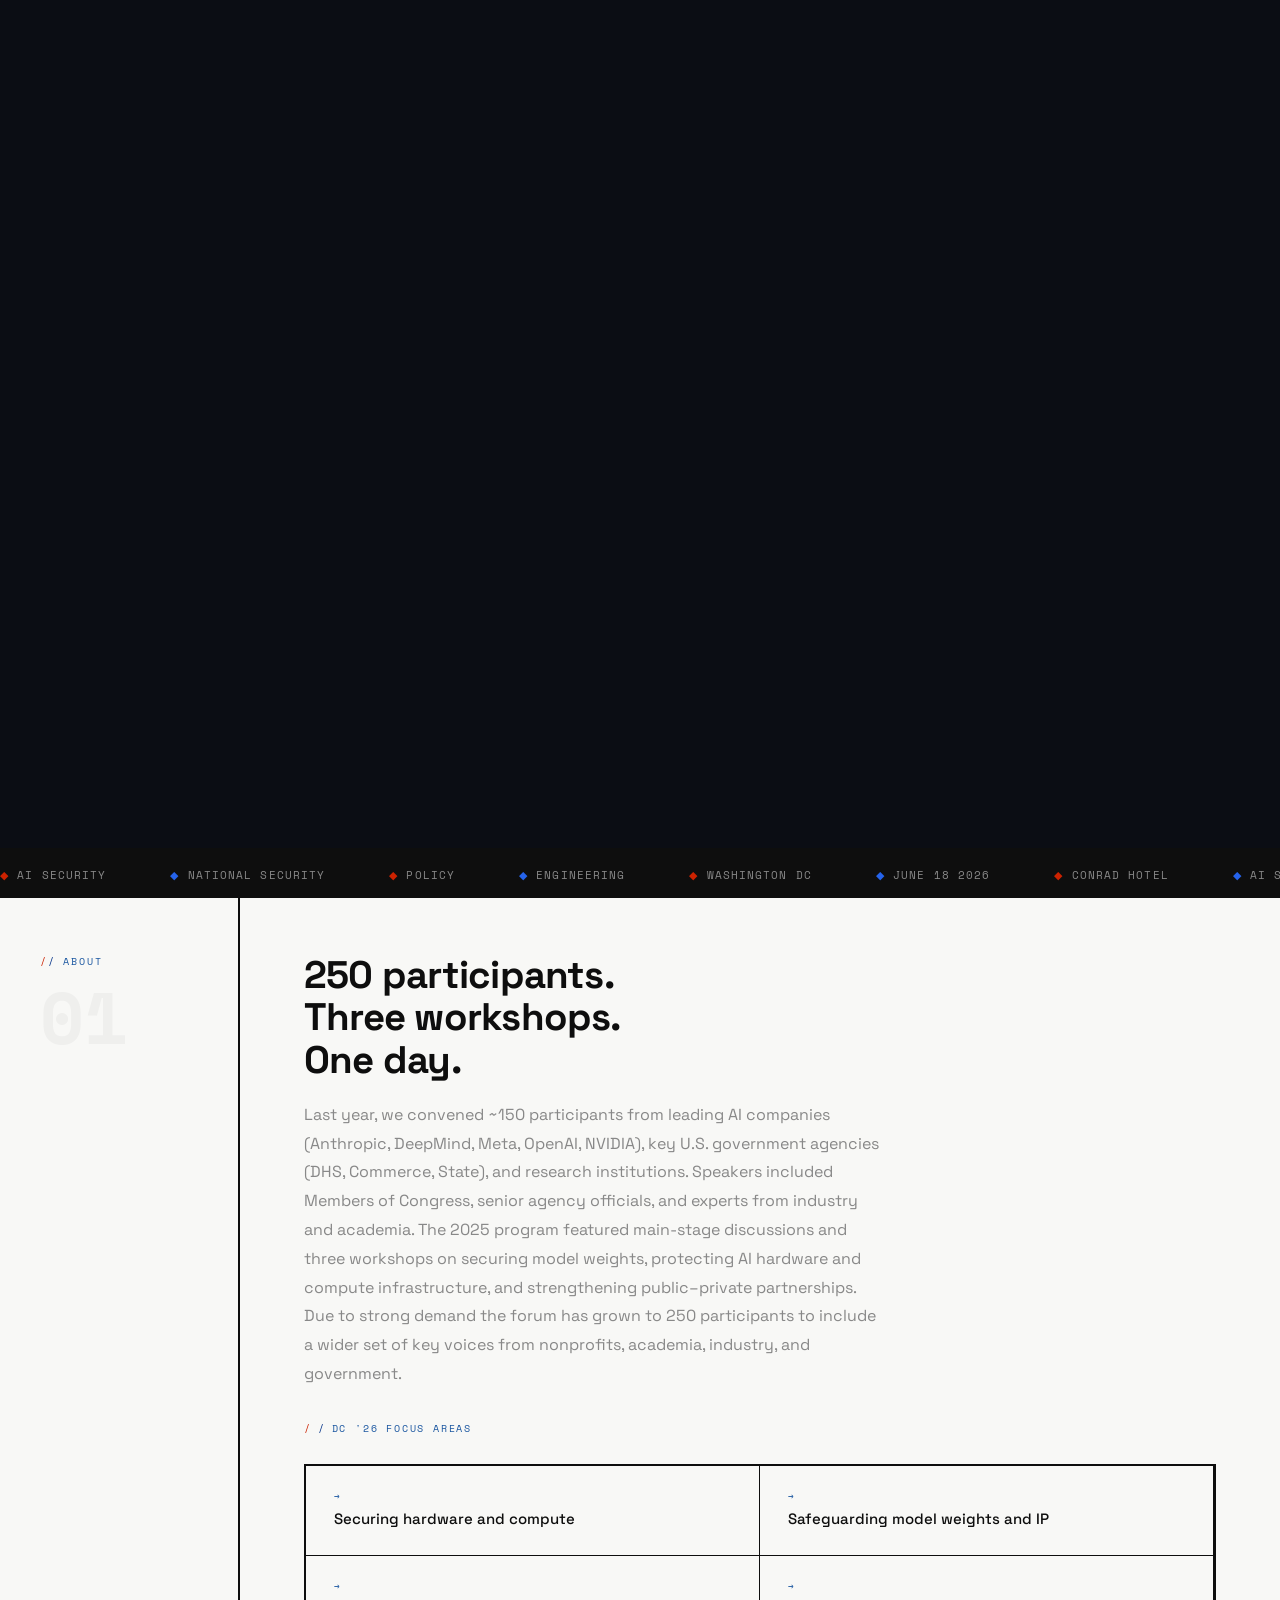
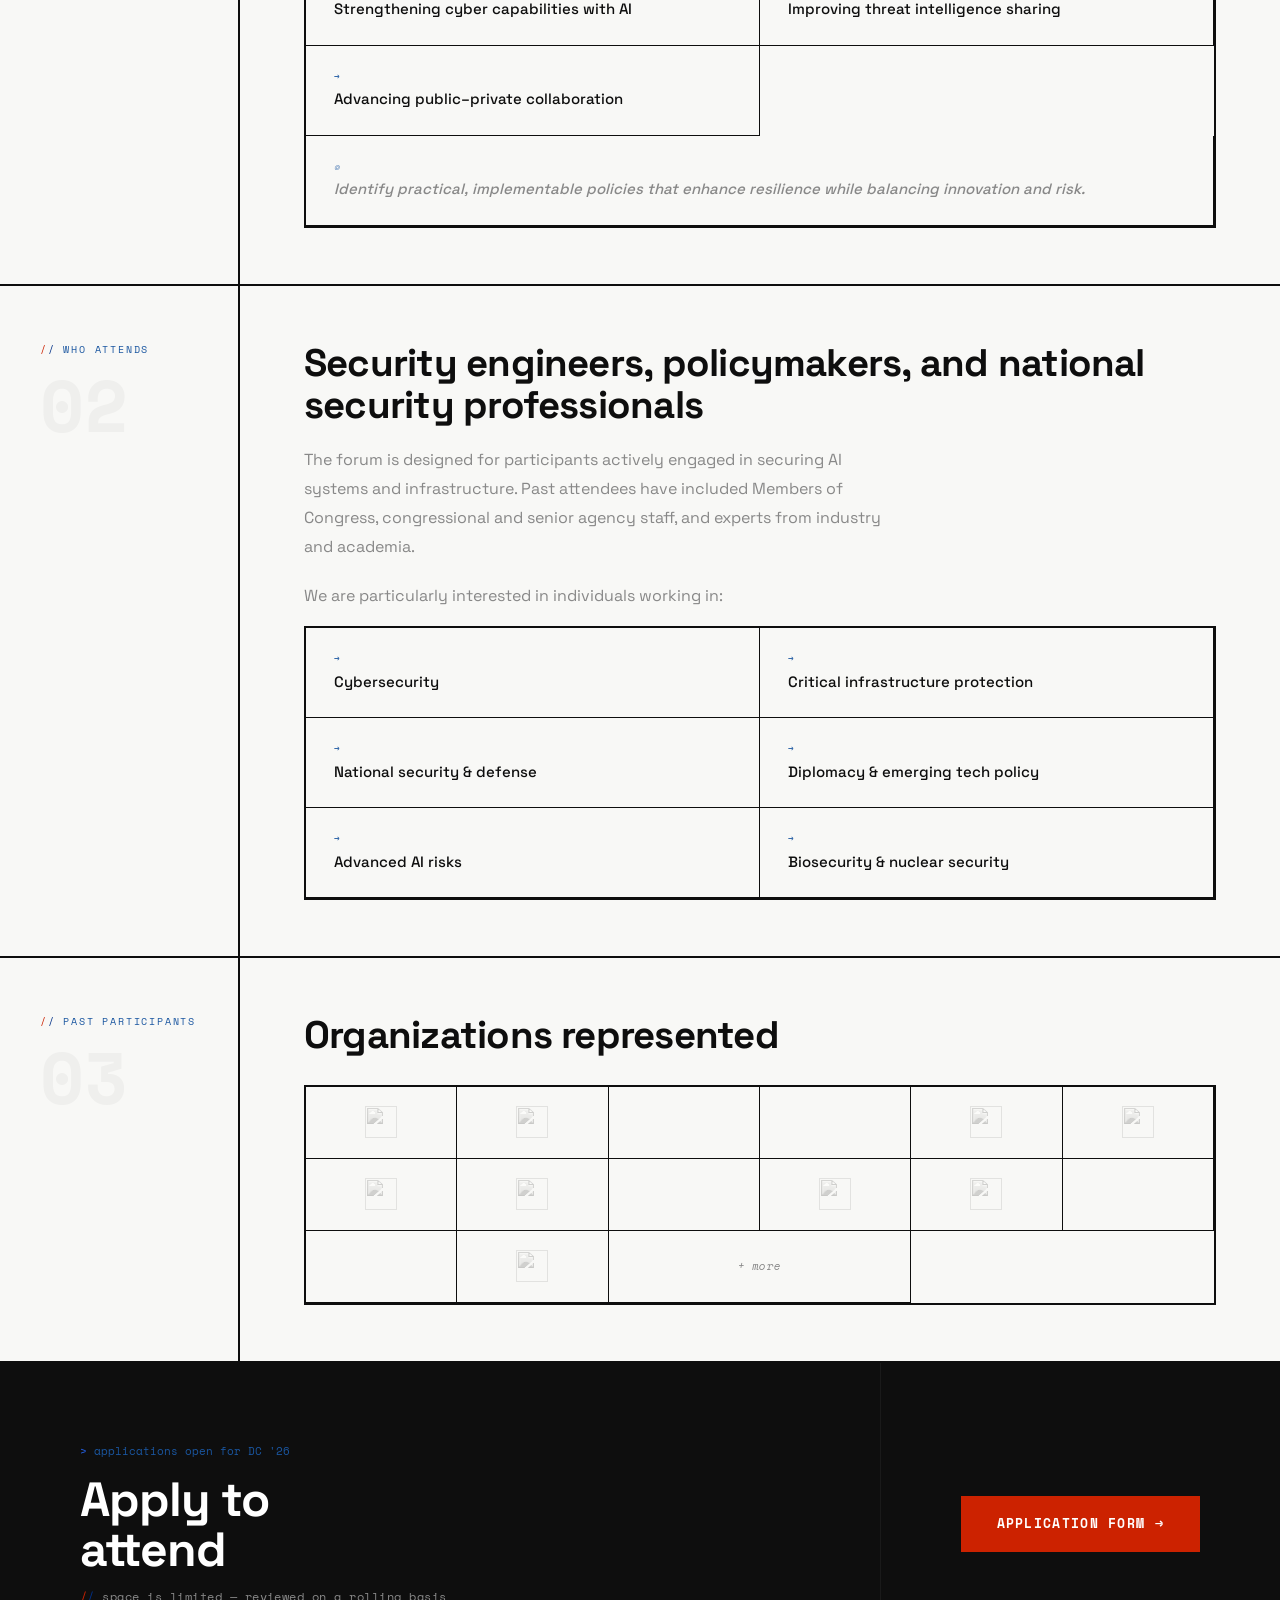
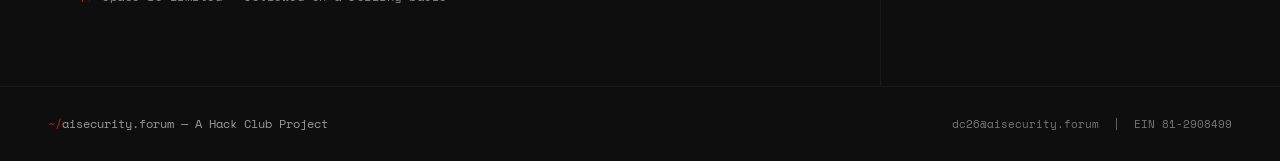
==== commit 4c4aafcf: "Update About section: 250 participants and add 2026 growth note Co-Authored-By: Claude Sonnet 4.6 <n" ====
--- a/dc-ai-security-forum-26/index.html
+++ b/dc-ai-security-forum-26/index.html
@@ -774,7 +774,7 @@
     <li><a href="#past">Past Sessions</a></li>
     <li><a href="mailto:dc26@aisecurity.forum">Contact</a></li>
   </ul>
-  <a href="https://airtable.com/appzUwjy6nGOlqcEb/pagrSkdm2WPj9BE1s/form" target="_blank" class="nav-cta">$ apply</a>
+  <a href="https://airtable.com/appzUwjy6nGOlqcEb/pagrSkdm2WPj9BE1s/form" target="_blank" rel="noopener noreferrer" class="nav-cta">$ apply</a>
 </nav>
 
 <div class="hero">
@@ -822,7 +822,7 @@
         <div class="meta-cell"><div class="mk">Venue</div><div class="mv">Conrad Hotel</div></div>
         <div class="meta-cell"><div class="mk">Format</div><div class="mv">Invite-Only</div></div>
       </div>
-      <a href="https://airtable.com/appzUwjy6nGOlqcEb/pagrSkdm2WPj9BE1s/form" target="_blank" class="btn-red">apply_to_attend()</a>
+      <a href="https://airtable.com/appzUwjy6nGOlqcEb/pagrSkdm2WPj9BE1s/form" target="_blank" rel="noopener noreferrer" class="btn-red">apply_to_attend()</a>
     </div>
   </div>
 </div>
@@ -902,8 +902,9 @@
     <div class="s-num">01</div>
   </div>
   <div class="section-main">
-    <h2 class="big">150 participants.<br>Three workshops.<br>One day.</h2>
+    <h2 class="big">250 participants.<br>Three workshops.<br>One day.</h2>
     <p class="body">Last year, we convened ~150 participants from leading AI companies (Anthropic, DeepMind, Meta, OpenAI, NVIDIA), key U.S. government agencies (DHS, Commerce, State), and research institutions. Speakers included Members of Congress, senior agency officials, and experts from industry and academia. The 2025 program featured main-stage discussions and three workshops on securing model weights, protecting AI hardware and compute infrastructure, and strengthening public–private partnerships.</p>
+    <p class="body">Due to strong demand the forum has grown to 250 participants to include a wider set of key voices from nonprofits, academia, industry, and government.</p>
     <div class="topics-header">
       <span class="sl-r">/</span><span class="sl-b">/</span> <span class="topics-label">DC '26 focus areas</span>
     </div>
@@ -1014,7 +1015,7 @@
     <p><span class="sl-r">/</span><span class="sl-b">/</span> space is limited — reviewed on a rolling basis</p>
   </div>
   <div class="cta-right">
-    <a href="https://airtable.com/appzUwjy6nGOlqcEb/pagrSkdm2WPj9BE1s/form" target="_blank" class="btn-red-lg">Application Form →</a>
+    <a href="https://airtable.com/appzUwjy6nGOlqcEb/pagrSkdm2WPj9BE1s/form" target="_blank" rel="noopener noreferrer" class="btn-red-lg">Application Form →</a>
   </div>
 </div>
 
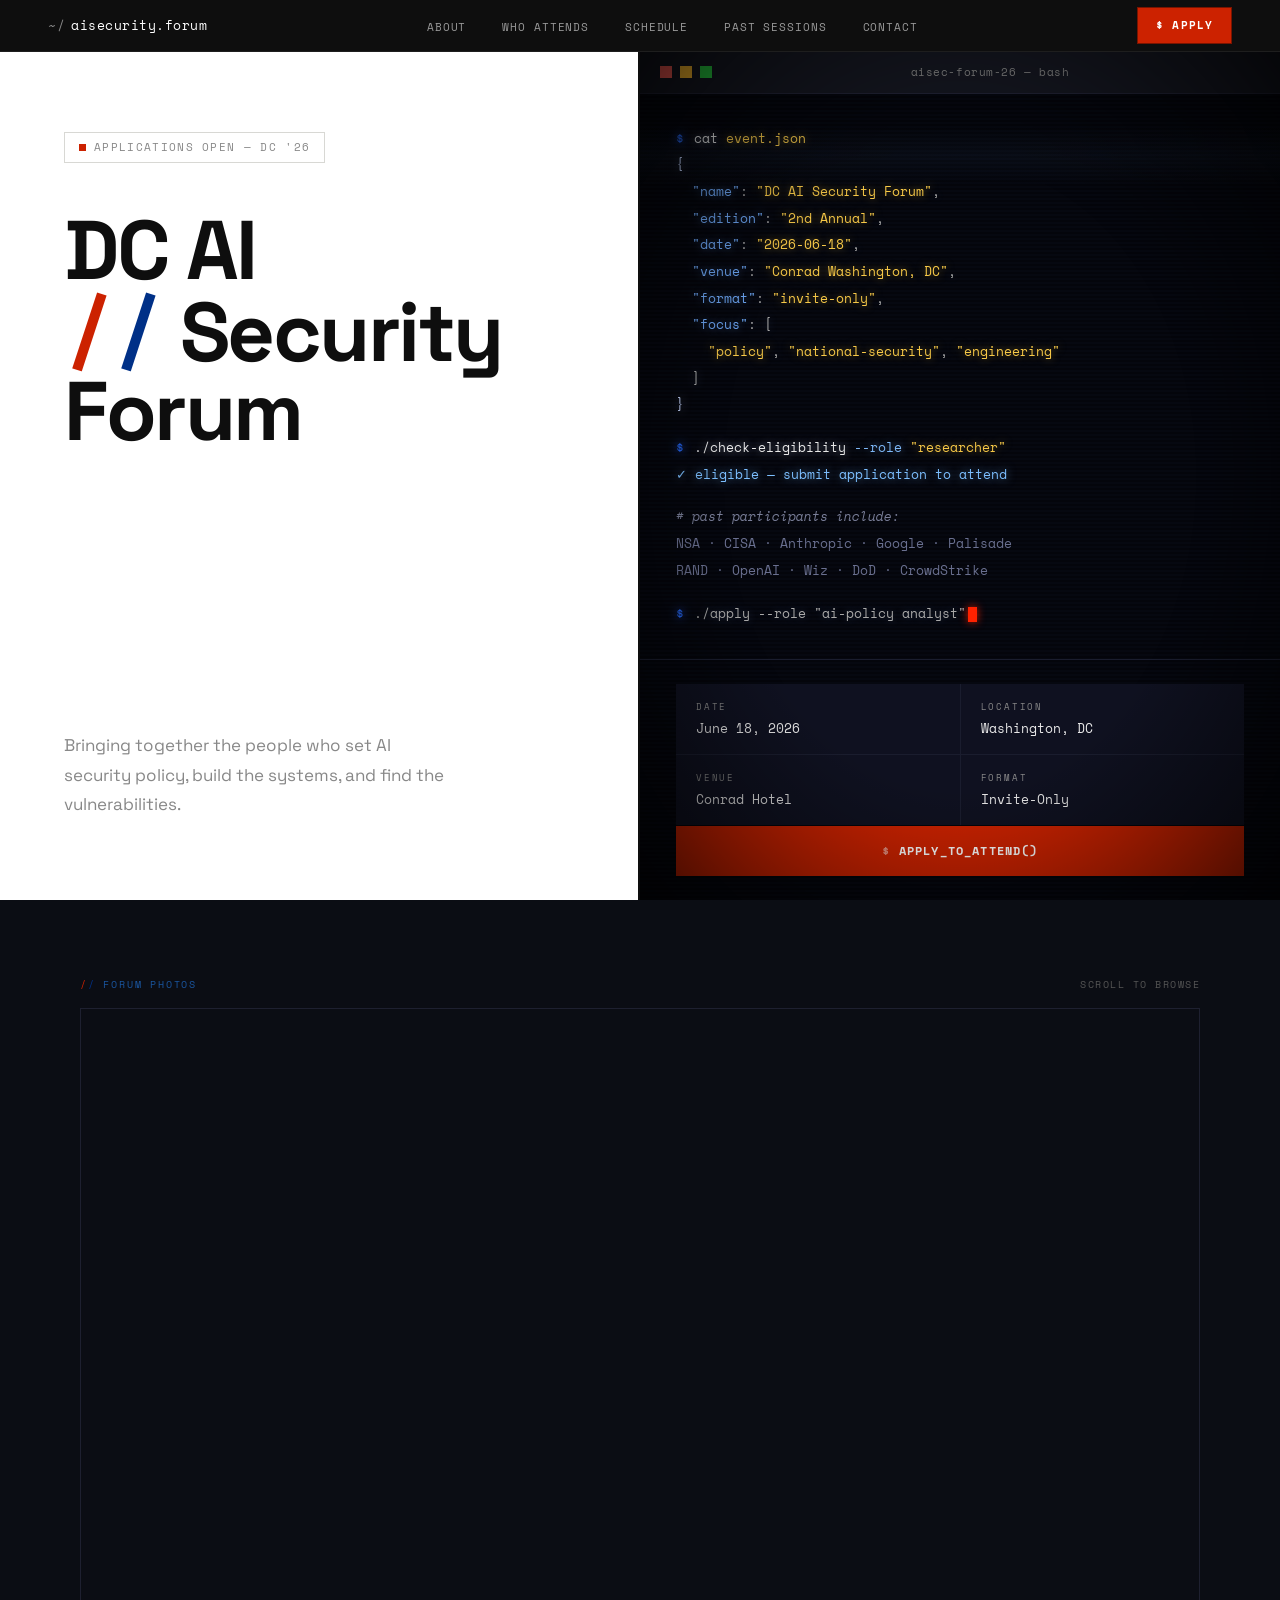
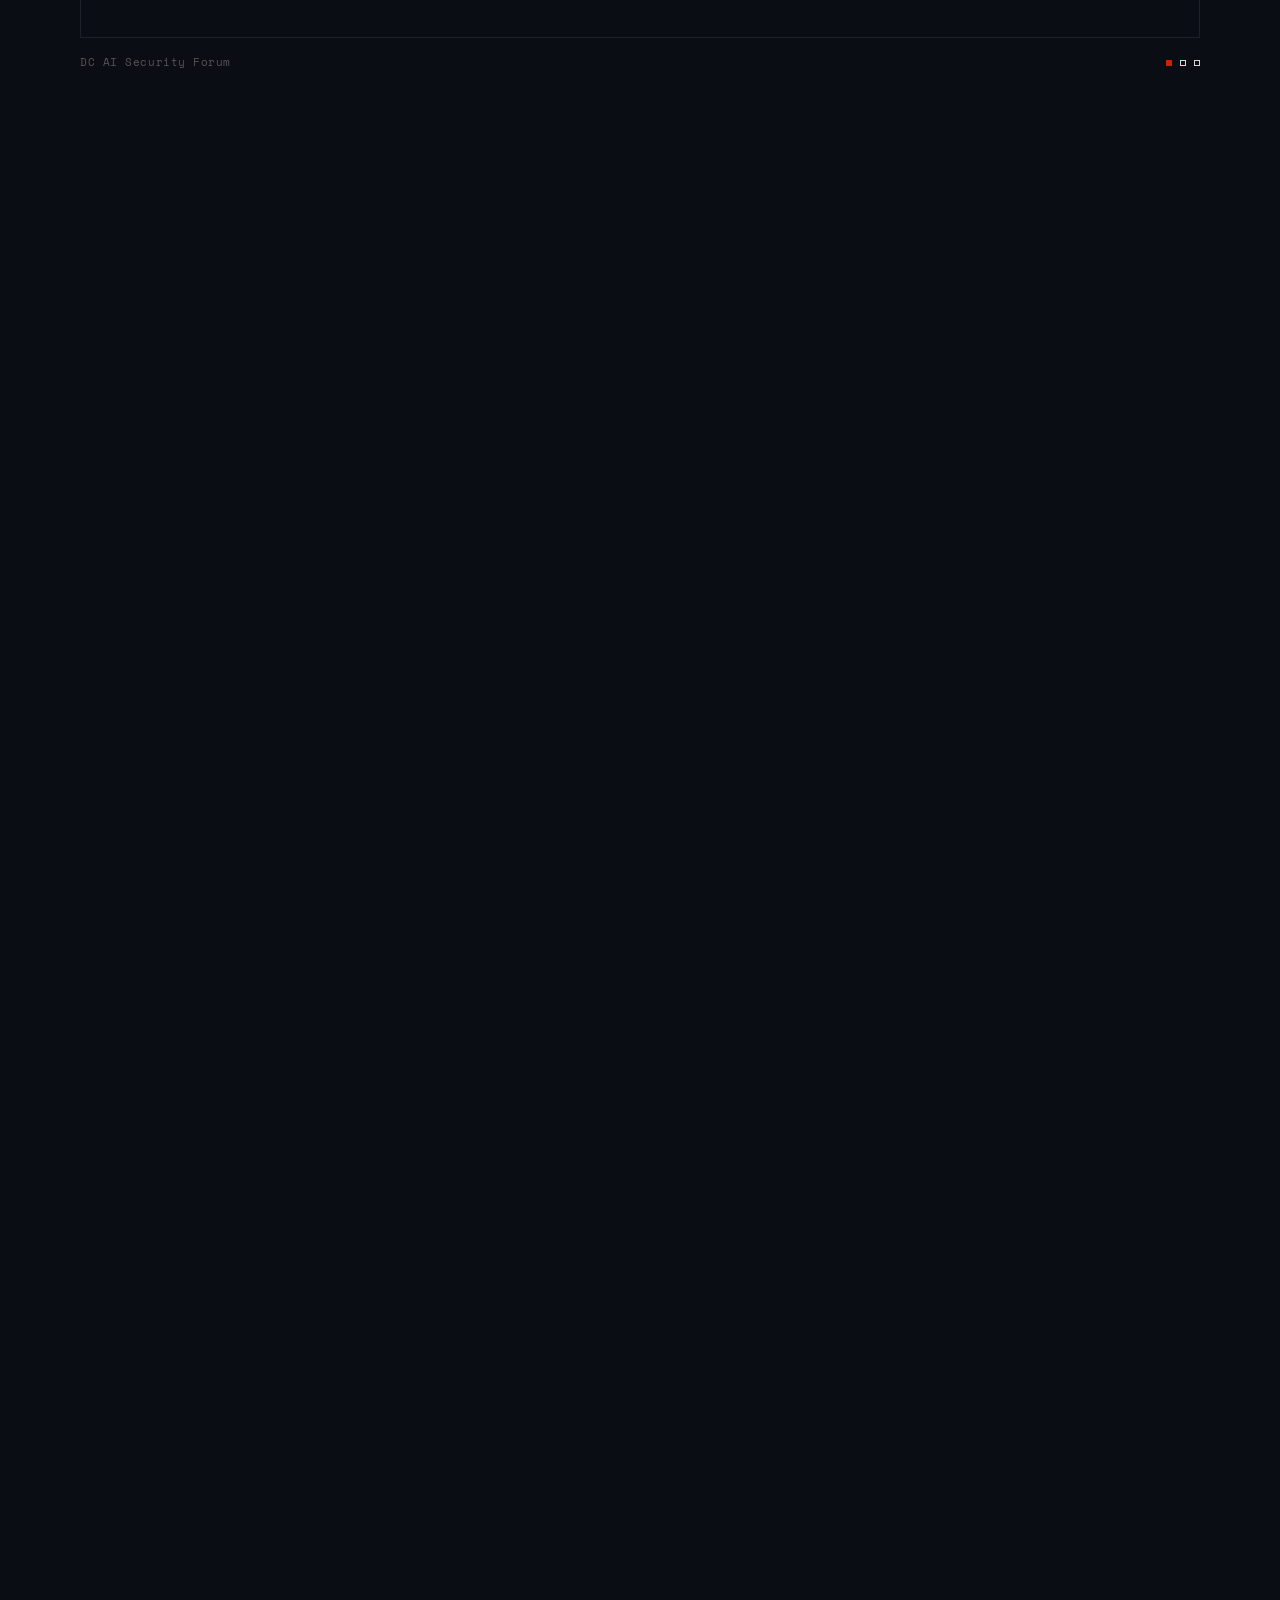
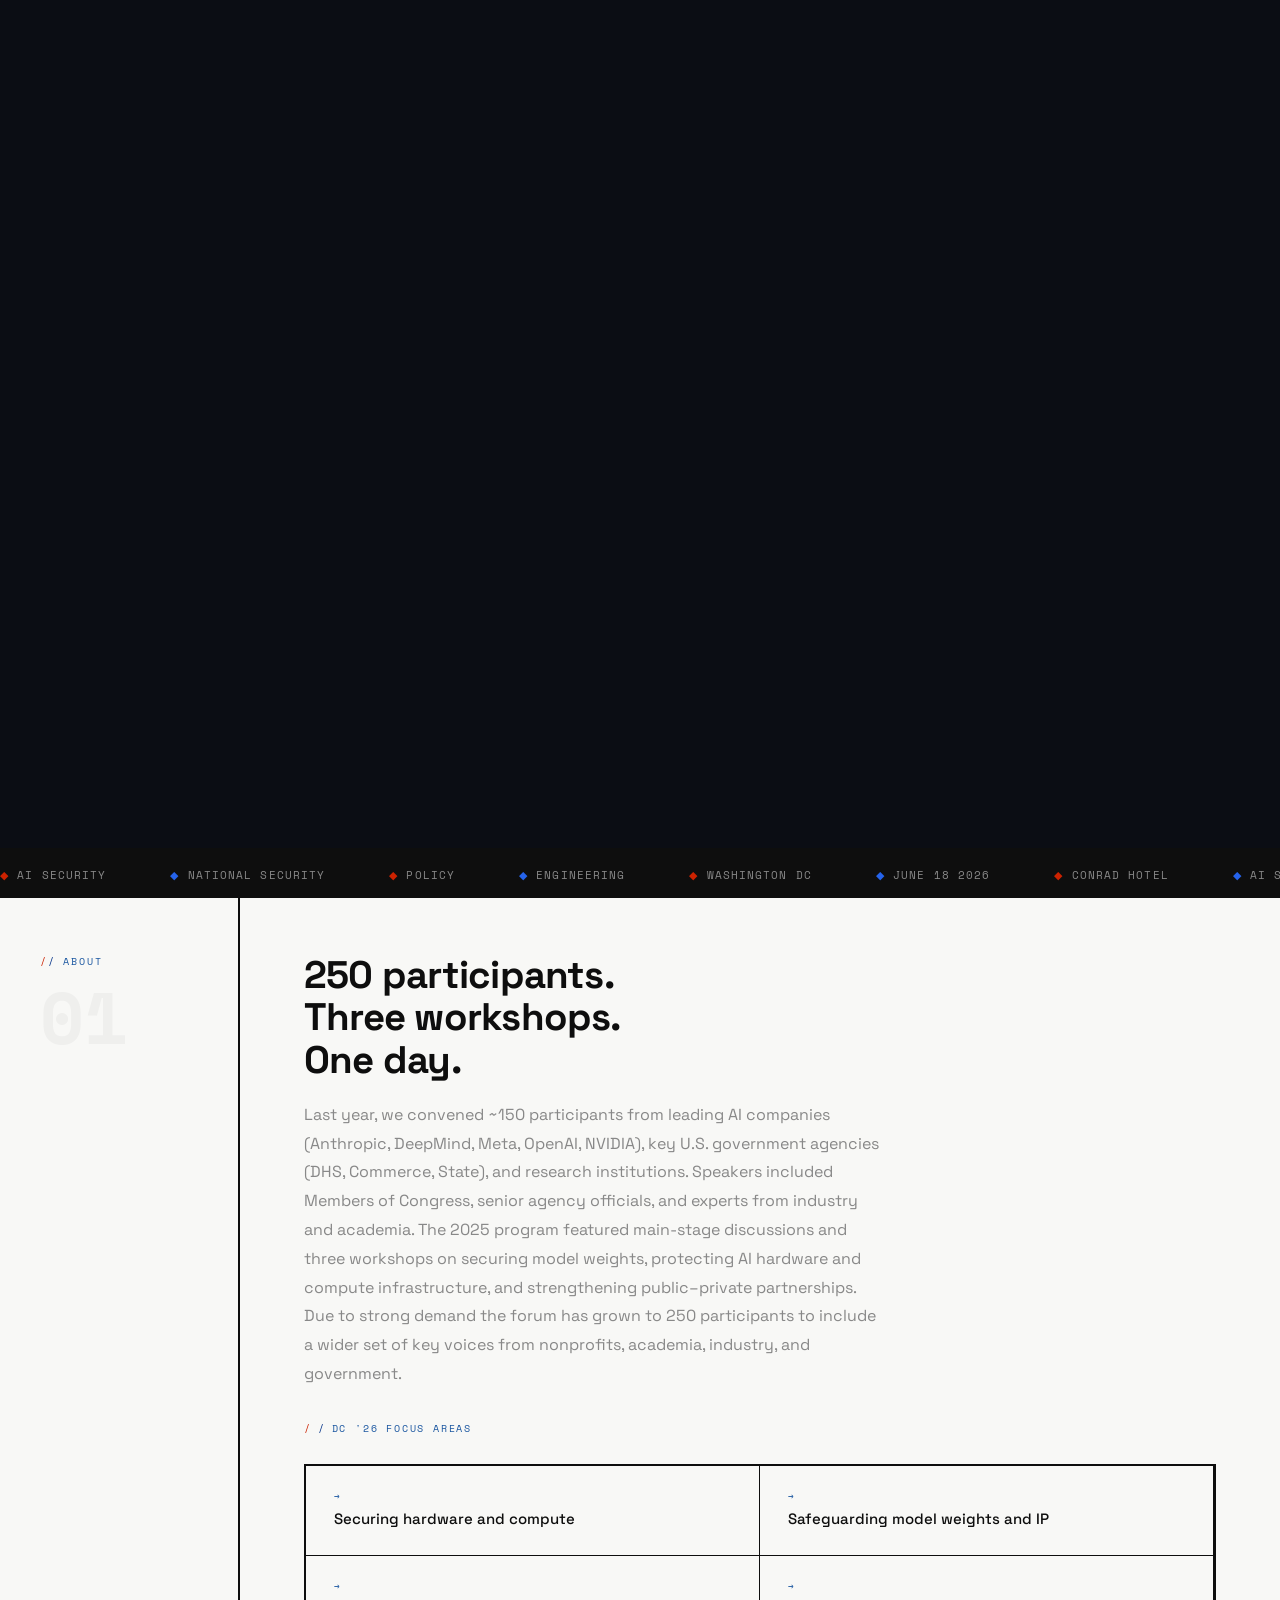
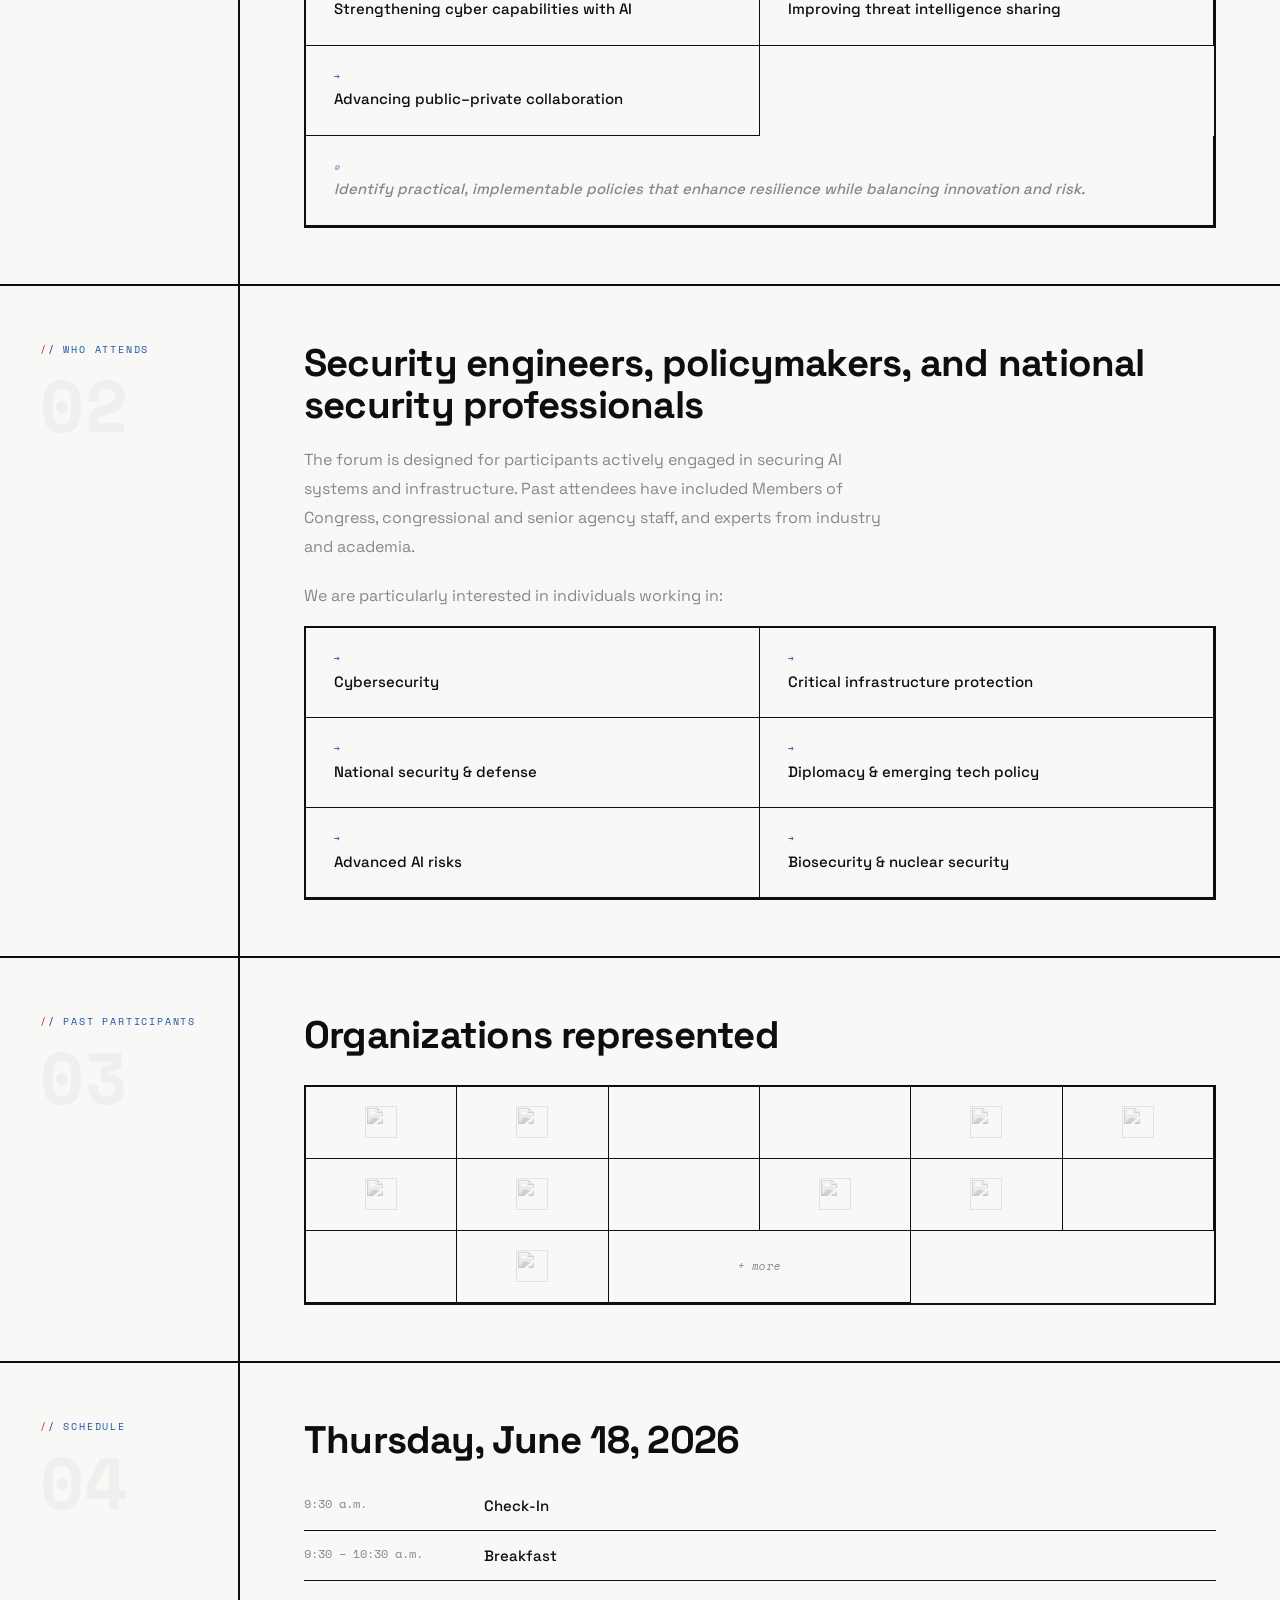
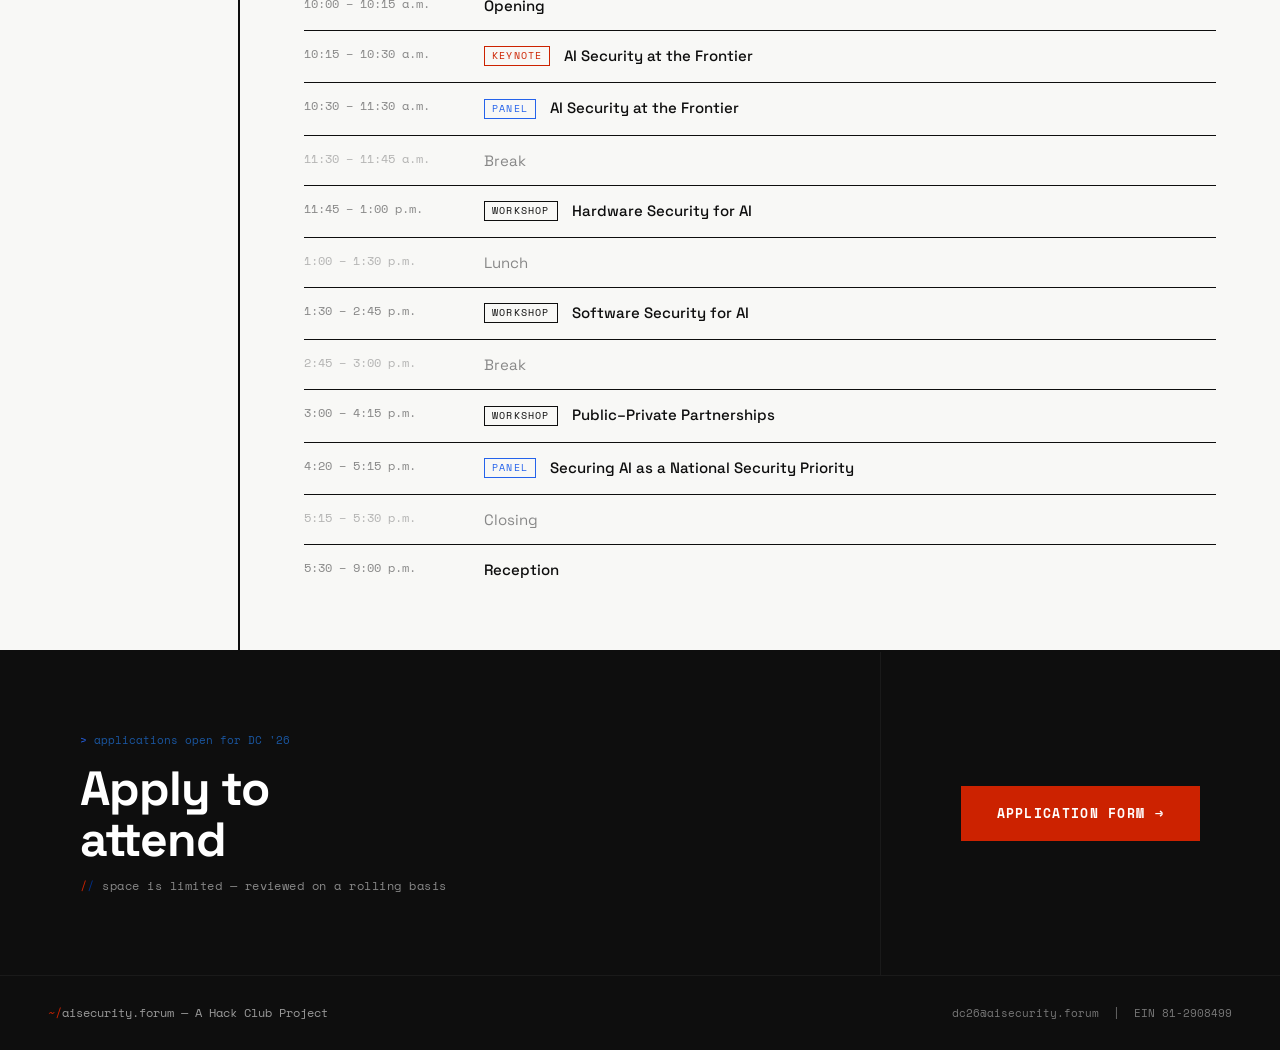
==== commit cc21b25b: "Add Schedule section and nav tab with June 18 2026 agenda Co-Authored-By: Claude Sonnet 4.6 <noreply" ====
--- a/dc-ai-security-forum-26/index.html
+++ b/dc-ai-security-forum-26/index.html
@@ -593,6 +593,54 @@
       cursor: default;
     }
     .org-more:hover { background: none; }
+
+    /* SCHEDULE */
+    .schedule-table {
+      width: 100%;
+      border-collapse: collapse;
+      margin-top: 8px;
+    }
+    .schedule-row td {
+      padding: 14px 0;
+      border-bottom: 1px solid var(--ink);
+      vertical-align: top;
+    }
+    .schedule-row:last-child td { border-bottom: none; }
+    .schedule-time {
+      font-family: var(--mono);
+      font-size: 12px;
+      color: var(--muted);
+      white-space: nowrap;
+      padding-right: 32px;
+      width: 180px;
+      padding-top: 16px;
+    }
+    .schedule-event {
+      font-size: 15px;
+      font-weight: 500;
+      color: var(--ink);
+      line-height: 1.4;
+    }
+    .schedule-row--break .schedule-event {
+      color: var(--muted);
+      font-weight: 400;
+    }
+    .schedule-row--break .schedule-time { opacity: 0.6; }
+    .sched-tag {
+      display: inline-block;
+      font-family: var(--mono);
+      font-size: 10px;
+      letter-spacing: 0.12em;
+      text-transform: uppercase;
+      padding: 2px 7px;
+      margin-right: 10px;
+      margin-bottom: 2px;
+      border: 1px solid currentColor;
+      vertical-align: middle;
+    }
+    .sched-tag--keynote { color: var(--red); border-color: var(--red); }
+    .sched-tag--panel   { color: var(--blue-bright); border-color: var(--blue-bright); }
+    .sched-tag--workshop { color: var(--ink); border-color: var(--ink); }
 
     /* CTA */
     .cta-section {
@@ -771,6 +819,7 @@
   <ul class="nav-links">
     <li><a href="#about">About</a></li>
     <li><a href="#who">Who Attends</a></li>
+    <li><a href="#schedule">Schedule</a></li>
     <li><a href="#past">Past Sessions</a></li>
     <li><a href="mailto:dc26@aisecurity.forum">Contact</a></li>
   </ul>
@@ -1008,6 +1057,76 @@
   </div>
 </div>
 
+<div class="section-two-col" id="schedule">
+  <div class="section-sidebar">
+    <div class="s-label"><span class="sl-r">/</span><span class="sl-b">/</span> Schedule</div>
+    <div class="s-num">04</div>
+  </div>
+  <div class="section-main">
+    <h2 class="big">Thursday, June 18, 2026</h2>
+    <table class="schedule-table">
+      <tbody>
+        <tr class="schedule-row">
+          <td class="schedule-time">9:30 a.m.</td>
+          <td class="schedule-event">Check-In</td>
+        </tr>
+        <tr class="schedule-row">
+          <td class="schedule-time">9:30 – 10:30 a.m.</td>
+          <td class="schedule-event">Breakfast</td>
+        </tr>
+        <tr class="schedule-row">
+          <td class="schedule-time">10:00 – 10:15 a.m.</td>
+          <td class="schedule-event">Opening</td>
+        </tr>
+        <tr class="schedule-row">
+          <td class="schedule-time">10:15 – 10:30 a.m.</td>
+          <td class="schedule-event"><span class="sched-tag sched-tag--keynote">Keynote</span> AI Security at the Frontier</td>
+        </tr>
+        <tr class="schedule-row">
+          <td class="schedule-time">10:30 – 11:30 a.m.</td>
+          <td class="schedule-event"><span class="sched-tag sched-tag--panel">Panel</span> AI Security at the Frontier</td>
+        </tr>
+        <tr class="schedule-row schedule-row--break">
+          <td class="schedule-time">11:30 – 11:45 a.m.</td>
+          <td class="schedule-event">Break</td>
+        </tr>
+        <tr class="schedule-row">
+          <td class="schedule-time">11:45 – 1:00 p.m.</td>
+          <td class="schedule-event"><span class="sched-tag sched-tag--workshop">Workshop</span> Hardware Security for AI</td>
+        </tr>
+        <tr class="schedule-row schedule-row--break">
+          <td class="schedule-time">1:00 – 1:30 p.m.</td>
+          <td class="schedule-event">Lunch</td>
+        </tr>
+        <tr class="schedule-row">
+          <td class="schedule-time">1:30 – 2:45 p.m.</td>
+          <td class="schedule-event"><span class="sched-tag sched-tag--workshop">Workshop</span> Software Security for AI</td>
+        </tr>
+        <tr class="schedule-row schedule-row--break">
+          <td class="schedule-time">2:45 – 3:00 p.m.</td>
+          <td class="schedule-event">Break</td>
+        </tr>
+        <tr class="schedule-row">
+          <td class="schedule-time">3:00 – 4:15 p.m.</td>
+          <td class="schedule-event"><span class="sched-tag sched-tag--workshop">Workshop</span> Public–Private Partnerships</td>
+        </tr>
+        <tr class="schedule-row">
+          <td class="schedule-time">4:20 – 5:15 p.m.</td>
+          <td class="schedule-event"><span class="sched-tag sched-tag--panel">Panel</span> Securing AI as a National Security Priority</td>
+        </tr>
+        <tr class="schedule-row schedule-row--break">
+          <td class="schedule-time">5:15 – 5:30 p.m.</td>
+          <td class="schedule-event">Closing</td>
+        </tr>
+        <tr class="schedule-row">
+          <td class="schedule-time">5:30 – 9:00 p.m.</td>
+          <td class="schedule-event">Reception</td>
+        </tr>
+      </tbody>
+    </table>
+  </div>
+</div>
+
 <div class="cta-section">
   <div class="cta-left">
     <div class="cta-prompt">applications open for DC '26</div>
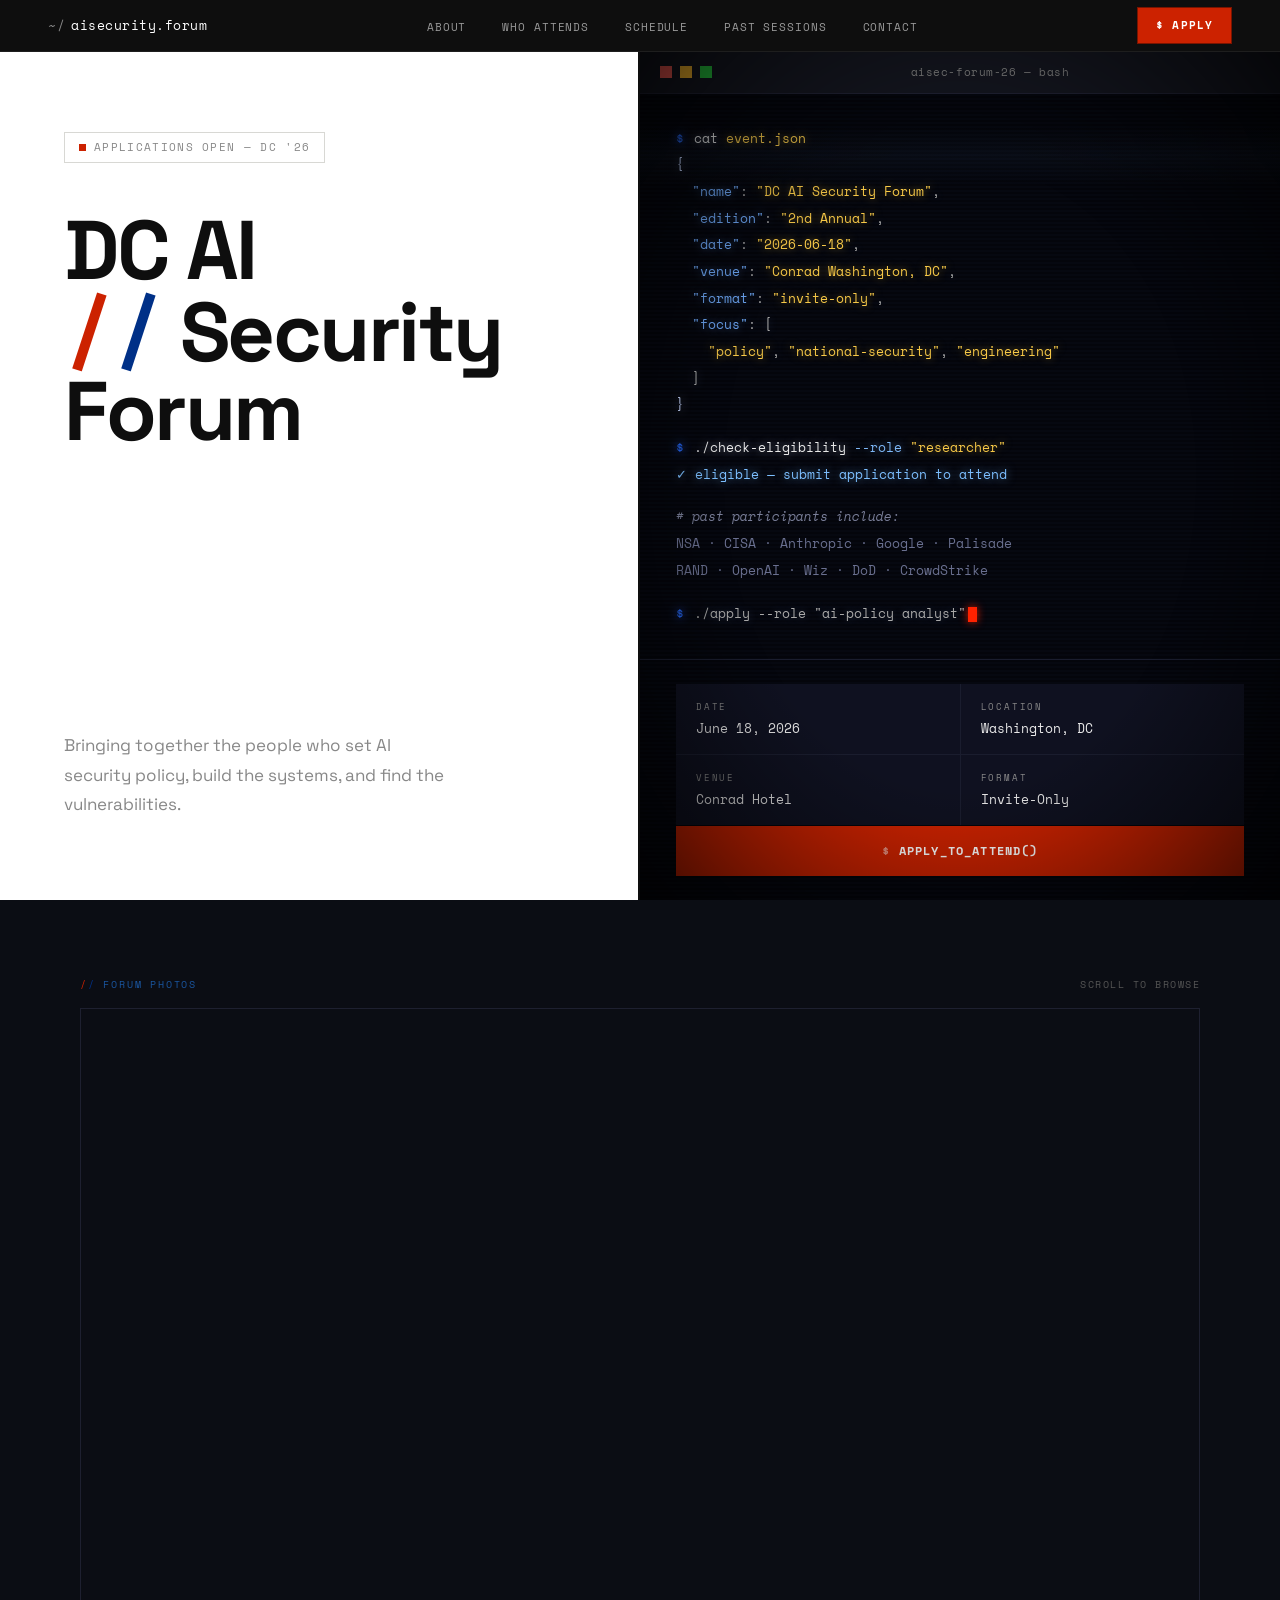
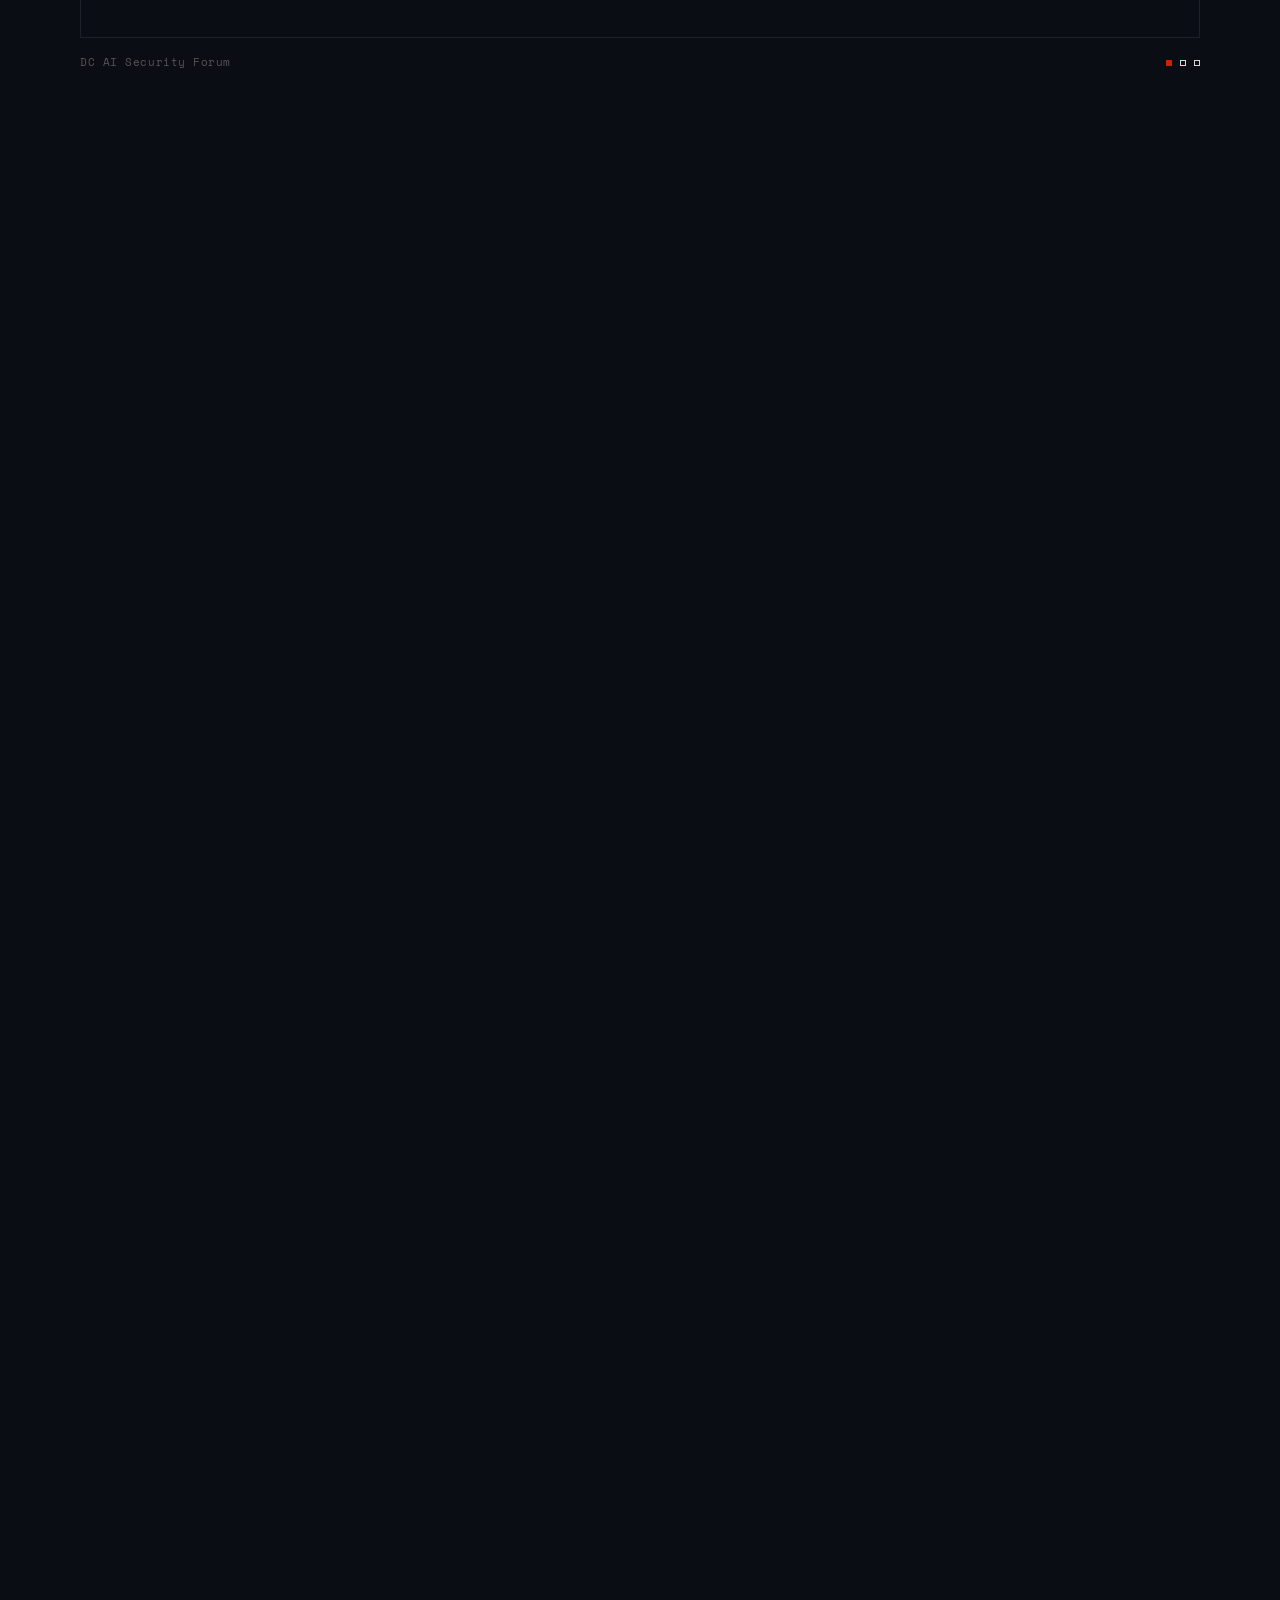
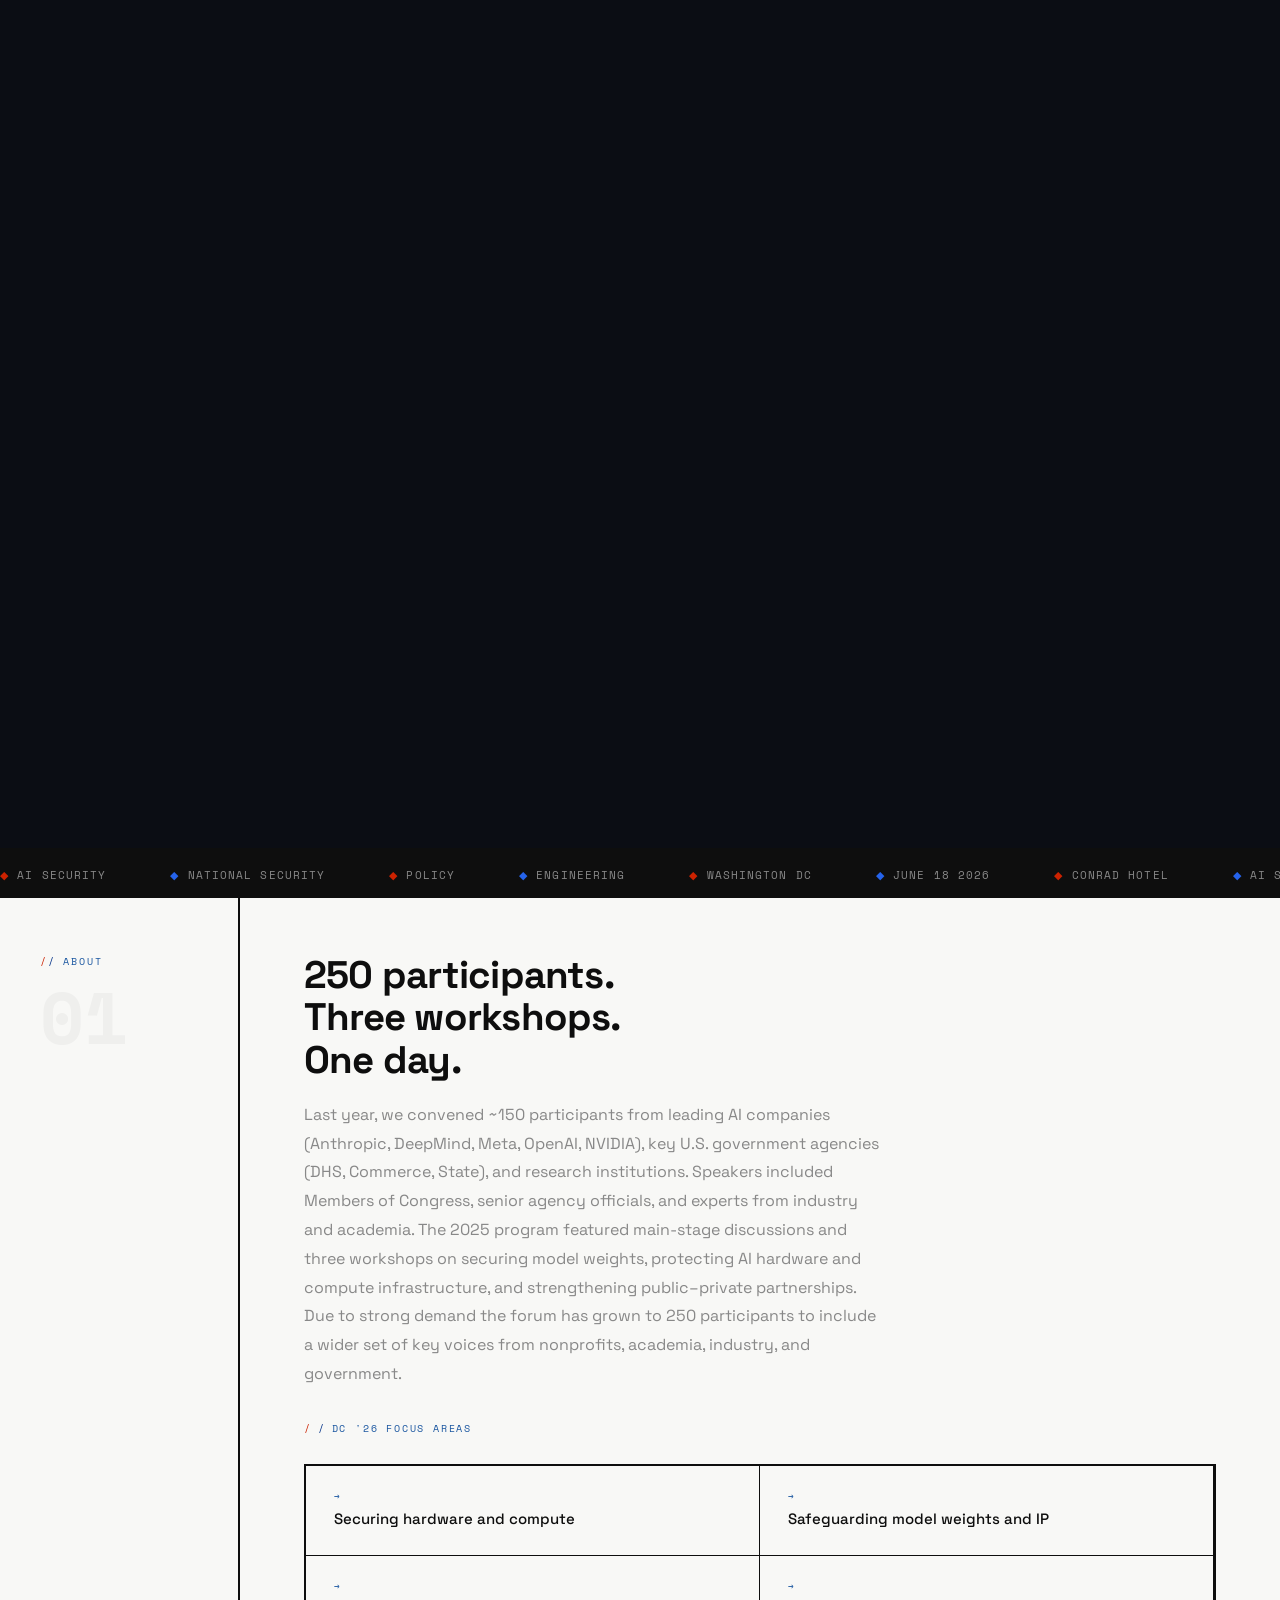
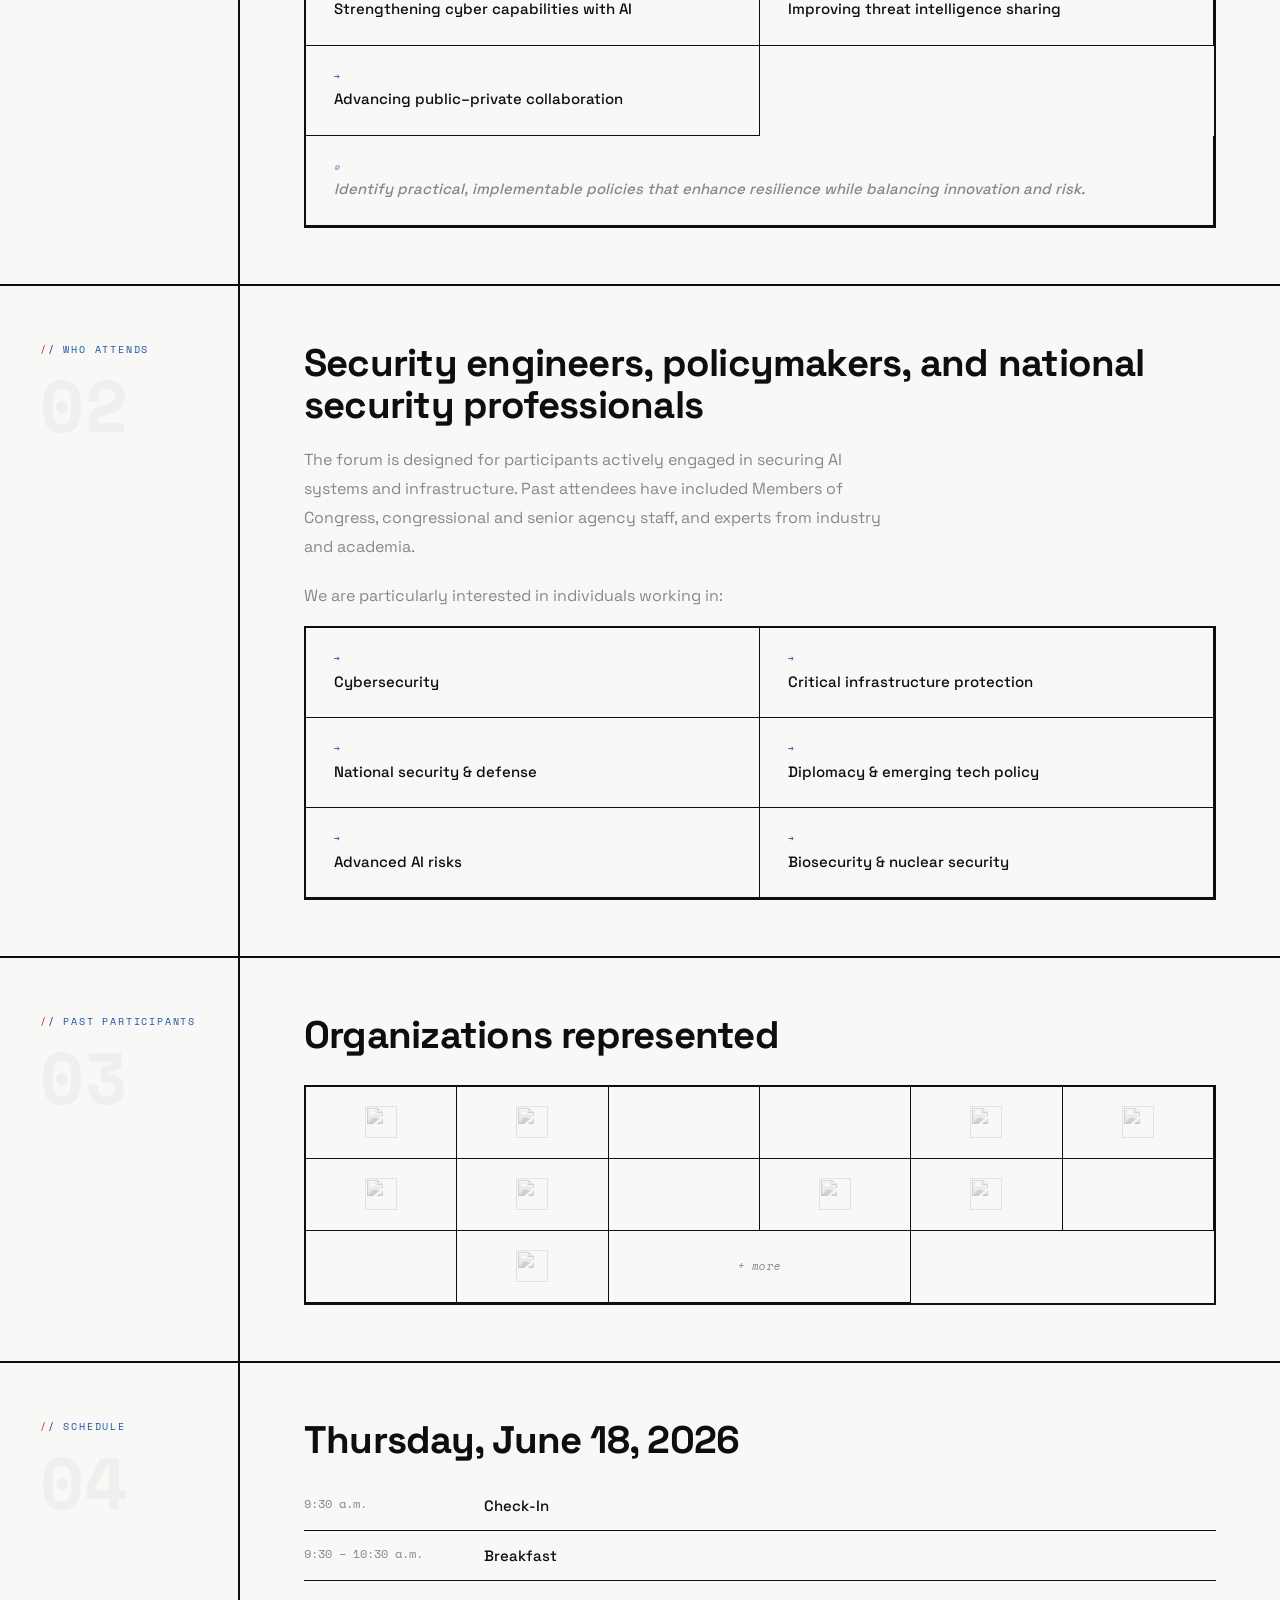
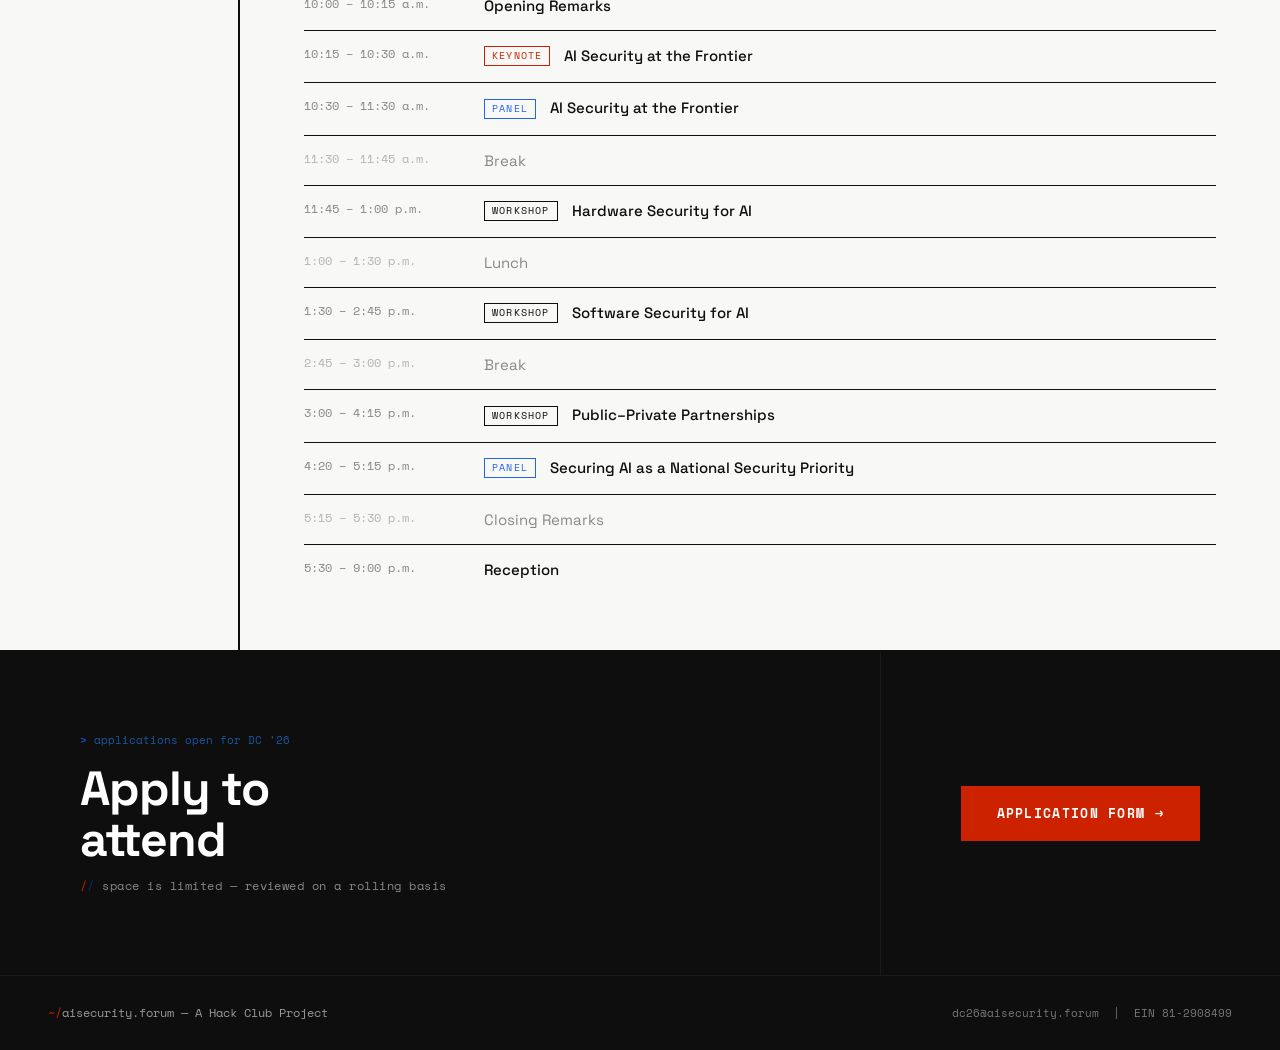
==== commit 47044755: "Rename Opening/Closing to Opening Remarks/Closing Remarks in schedule Co-Authored-By: Claude Sonnet " ====
--- a/dc-ai-security-forum-26/index.html
+++ b/dc-ai-security-forum-26/index.html
@@ -1076,7 +1076,7 @@
         </tr>
         <tr class="schedule-row">
           <td class="schedule-time">10:00 – 10:15 a.m.</td>
-          <td class="schedule-event">Opening</td>
+          <td class="schedule-event">Opening Remarks</td>
         </tr>
         <tr class="schedule-row">
           <td class="schedule-time">10:15 – 10:30 a.m.</td>
@@ -1116,7 +1116,7 @@
         </tr>
         <tr class="schedule-row schedule-row--break">
           <td class="schedule-time">5:15 – 5:30 p.m.</td>
-          <td class="schedule-event">Closing</td>
+          <td class="schedule-event">Closing Remarks</td>
         </tr>
         <tr class="schedule-row">
           <td class="schedule-time">5:30 – 9:00 p.m.</td>
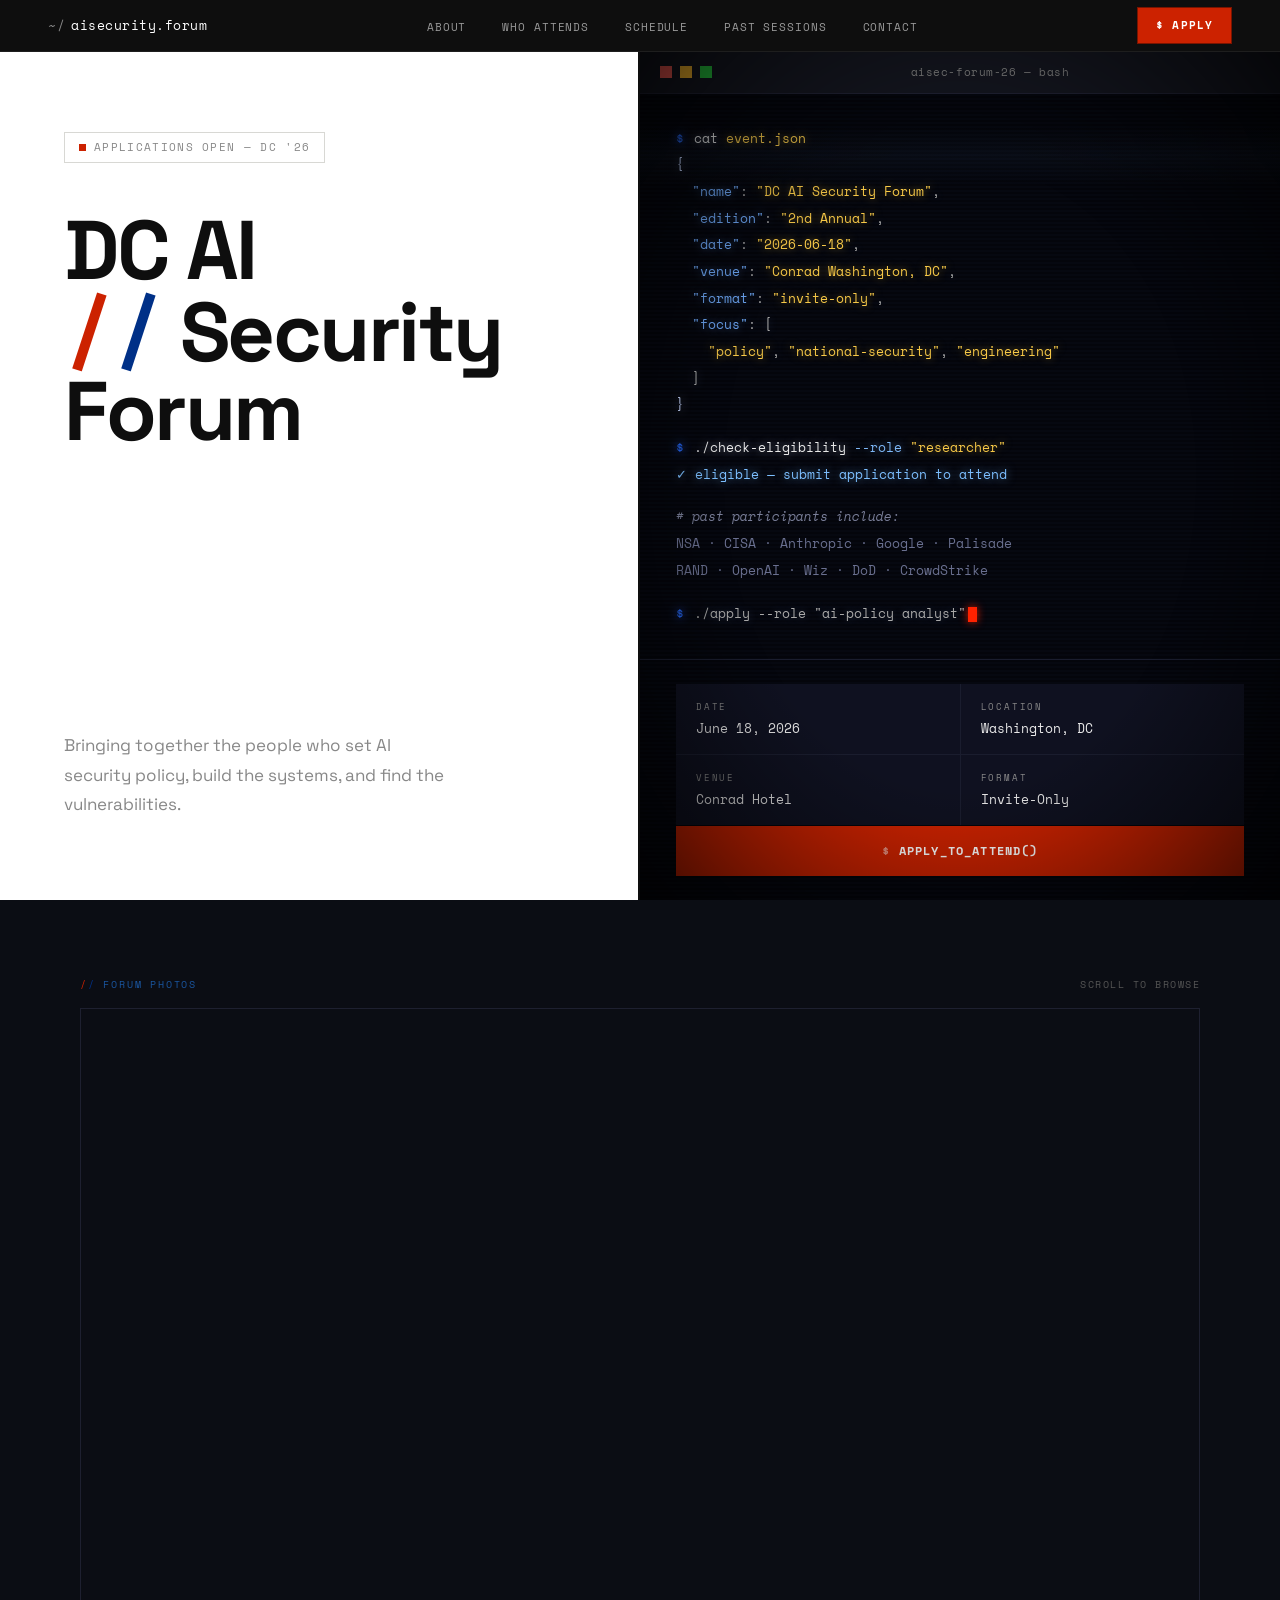
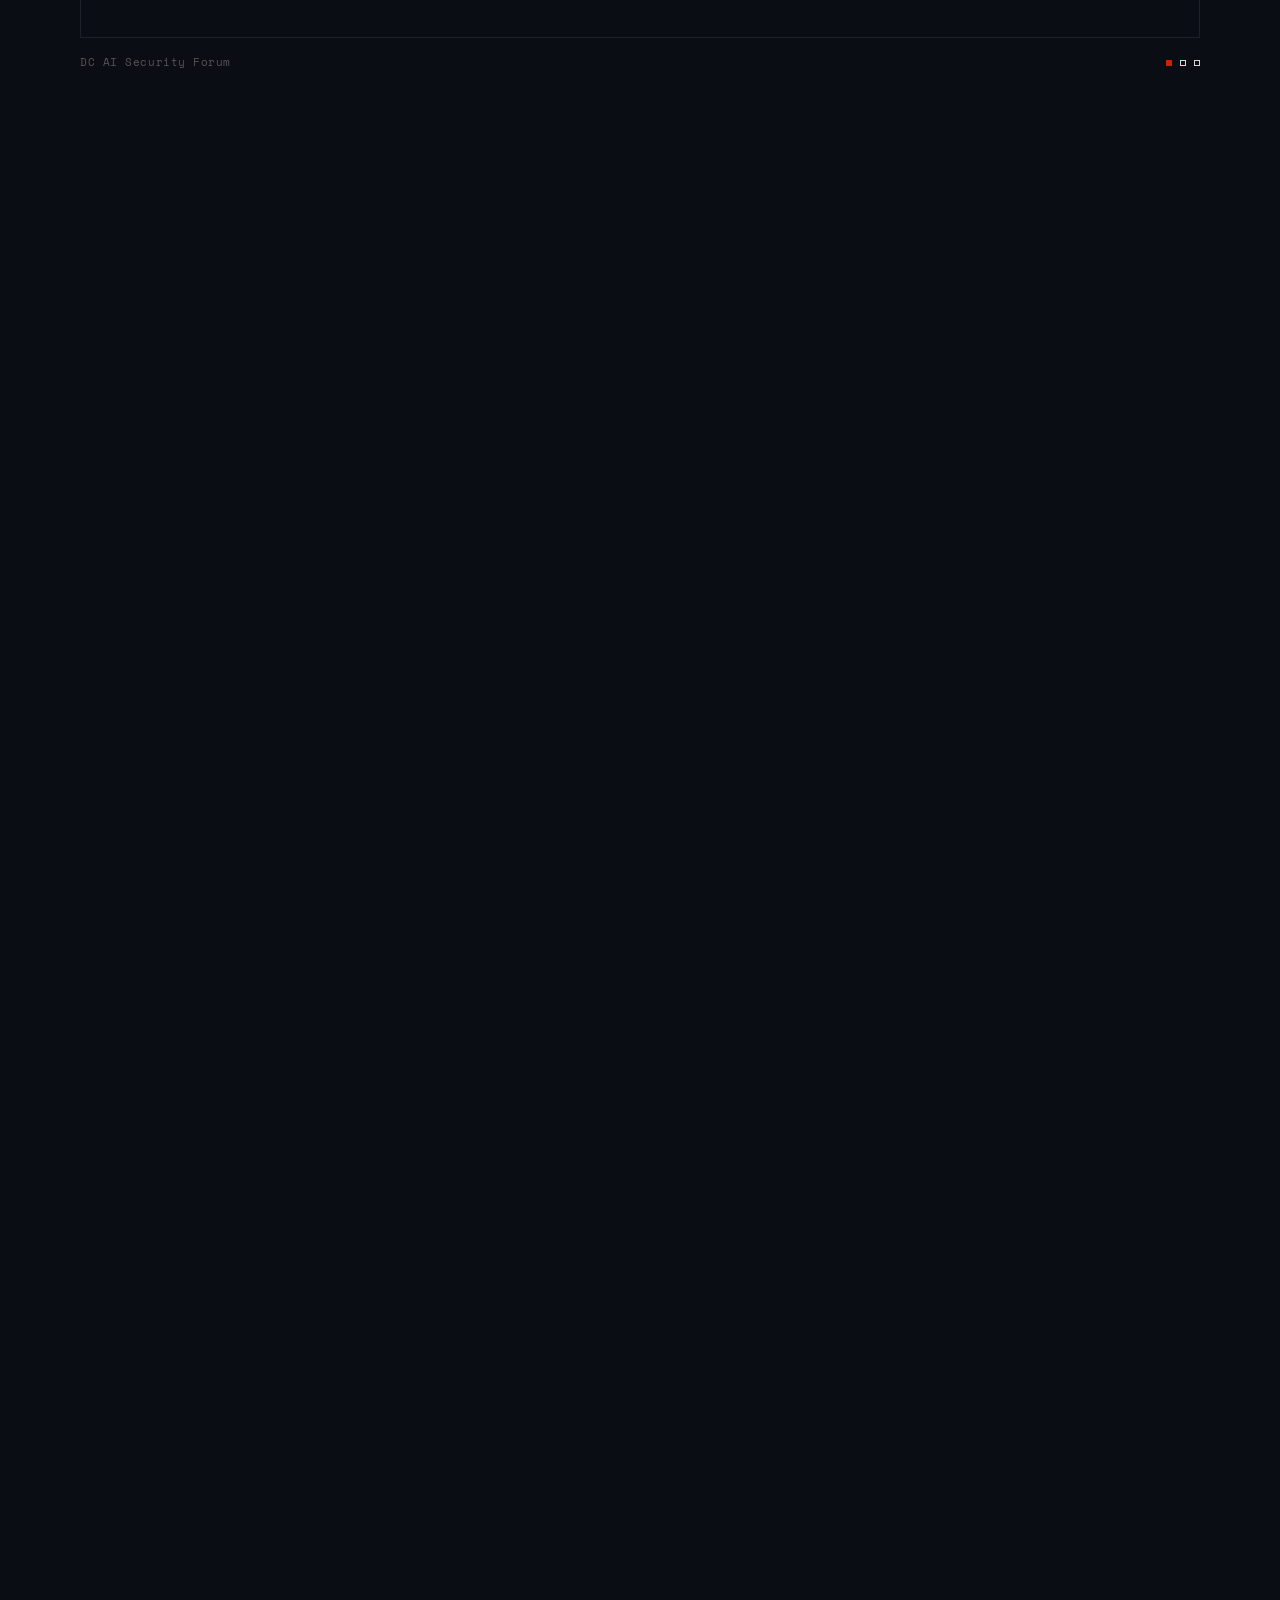
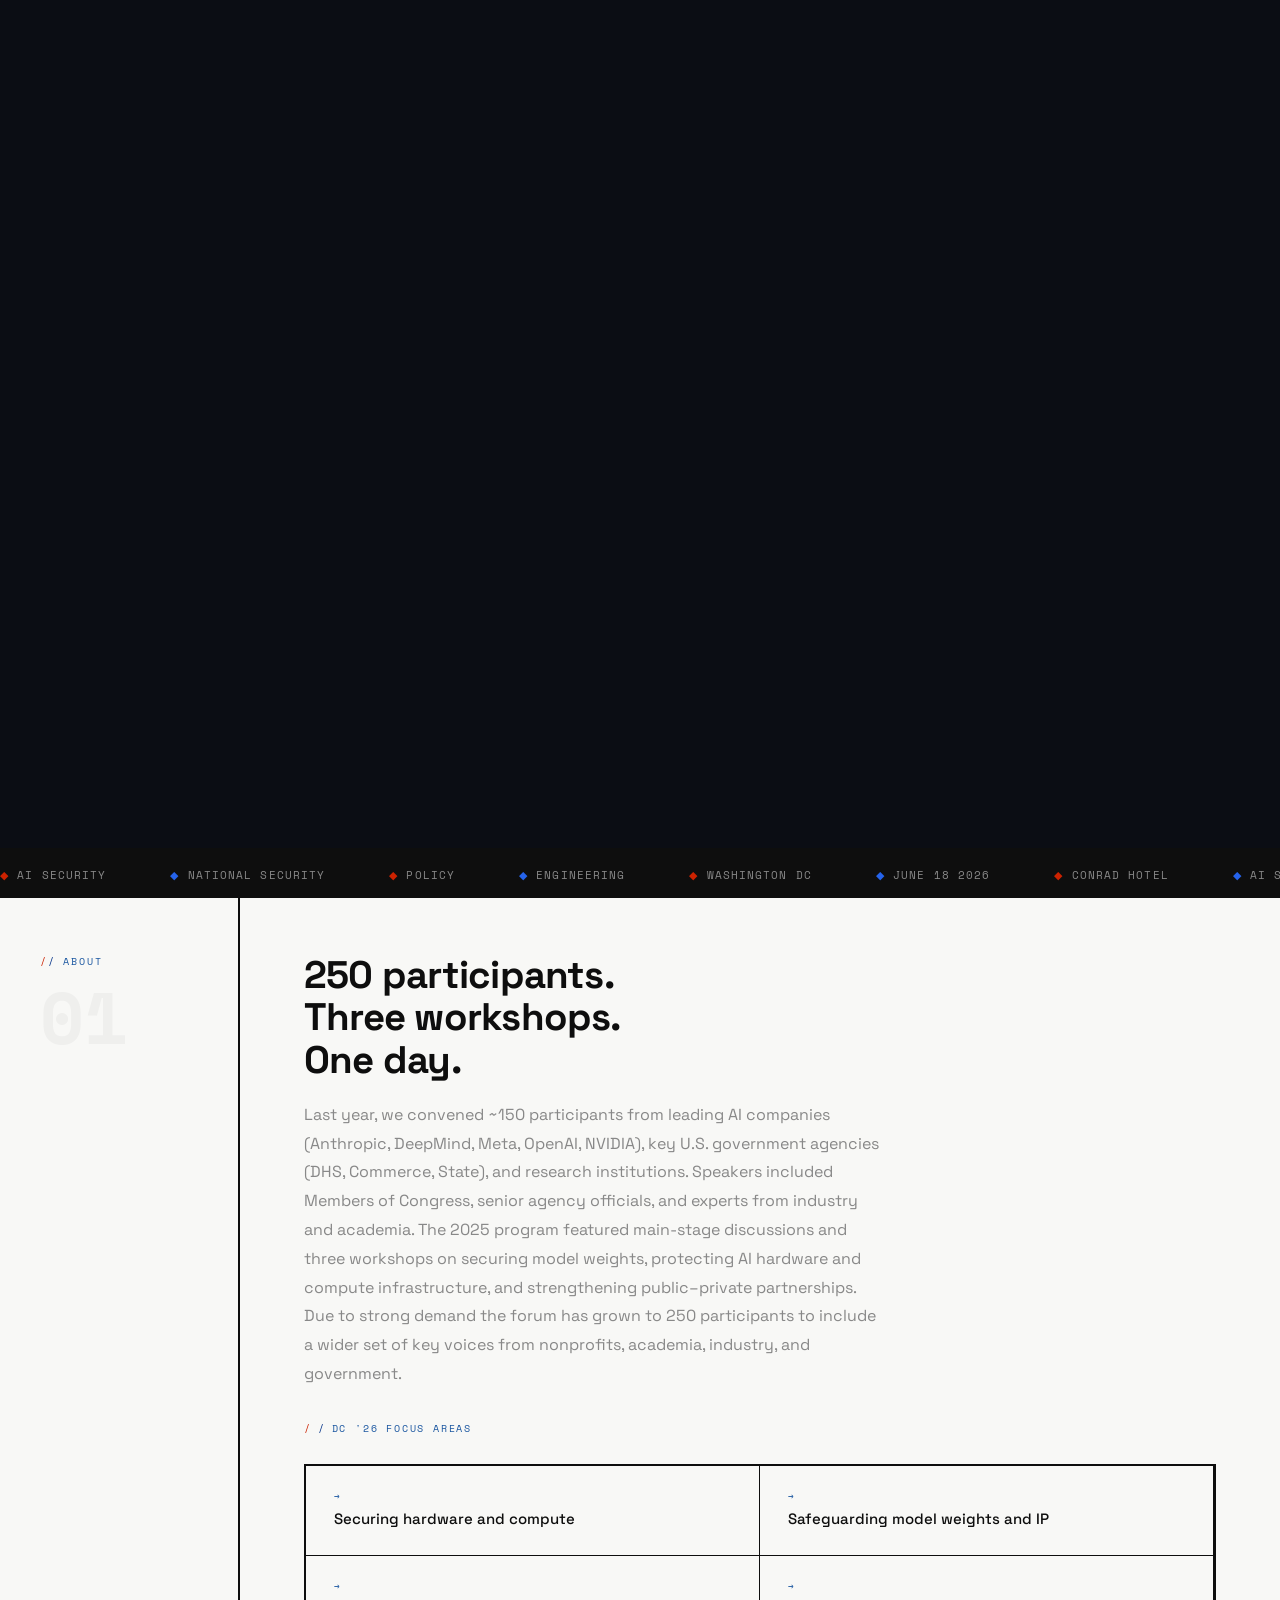
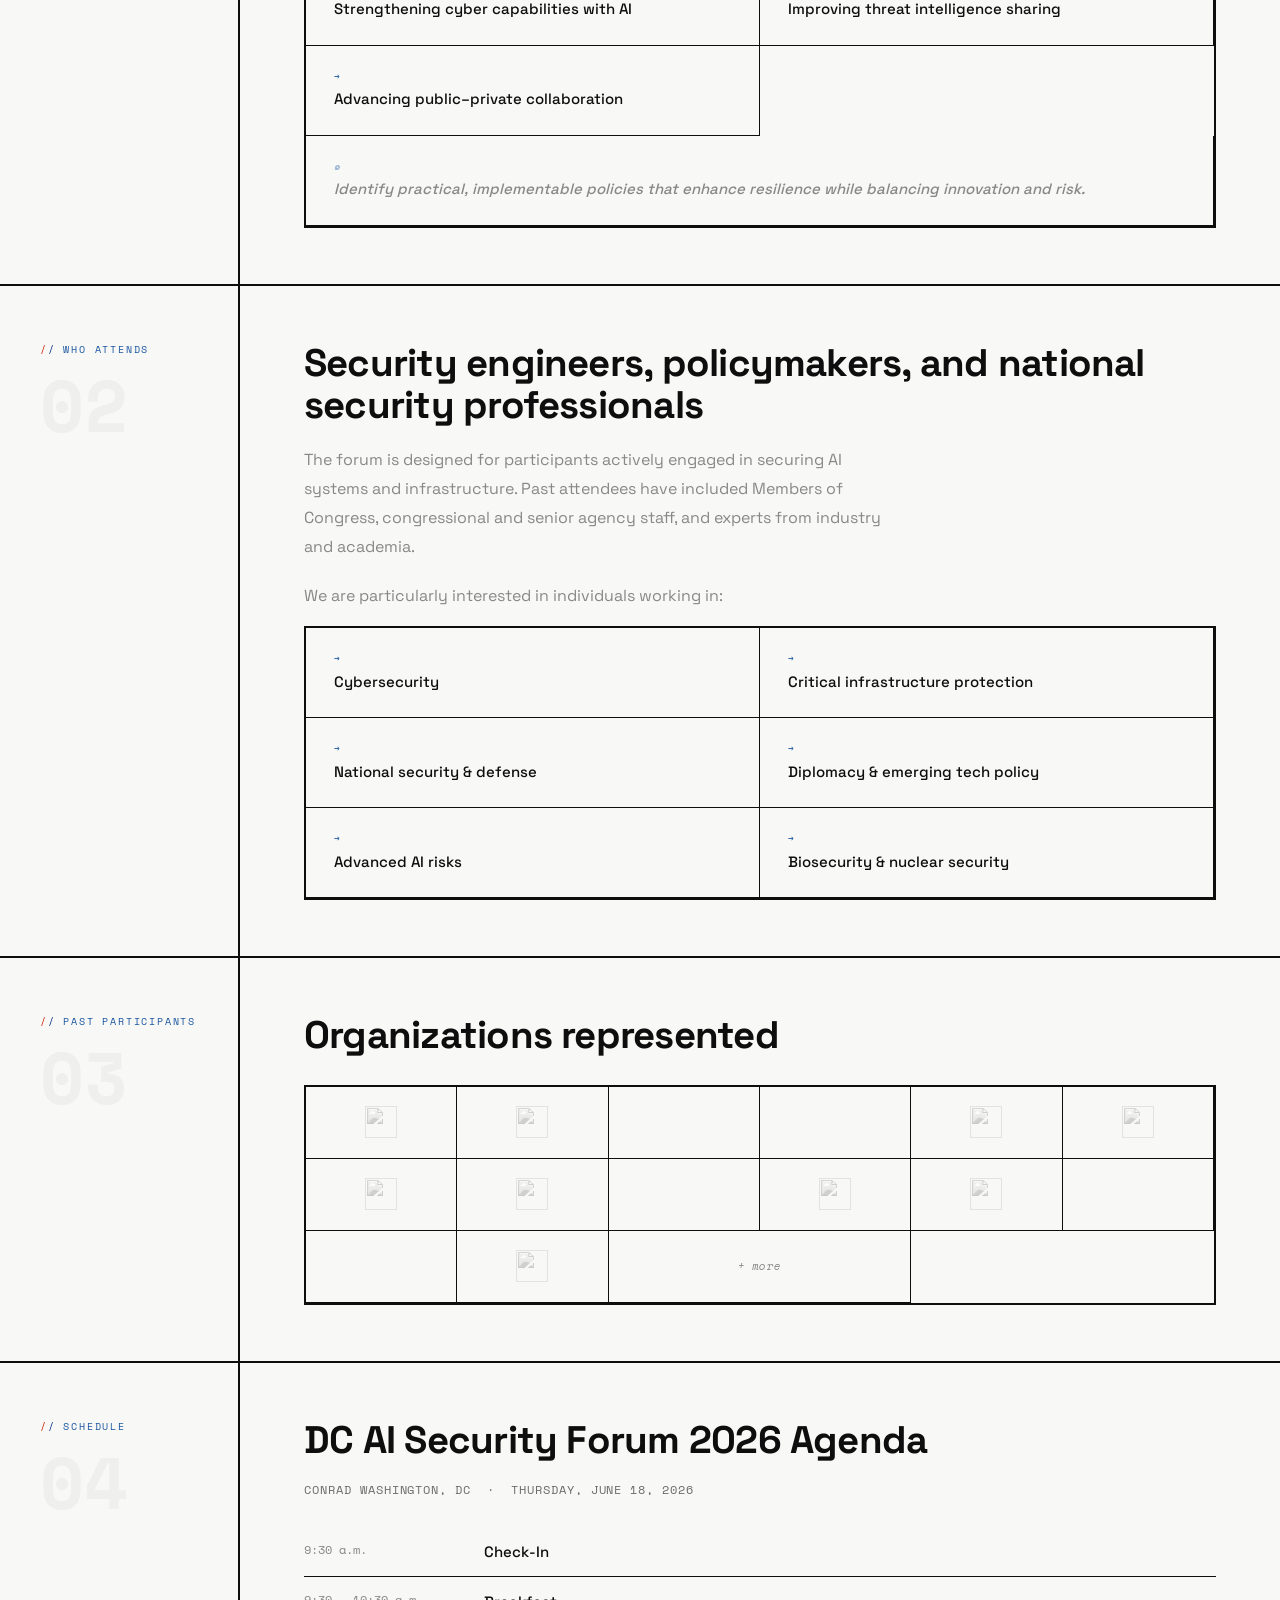
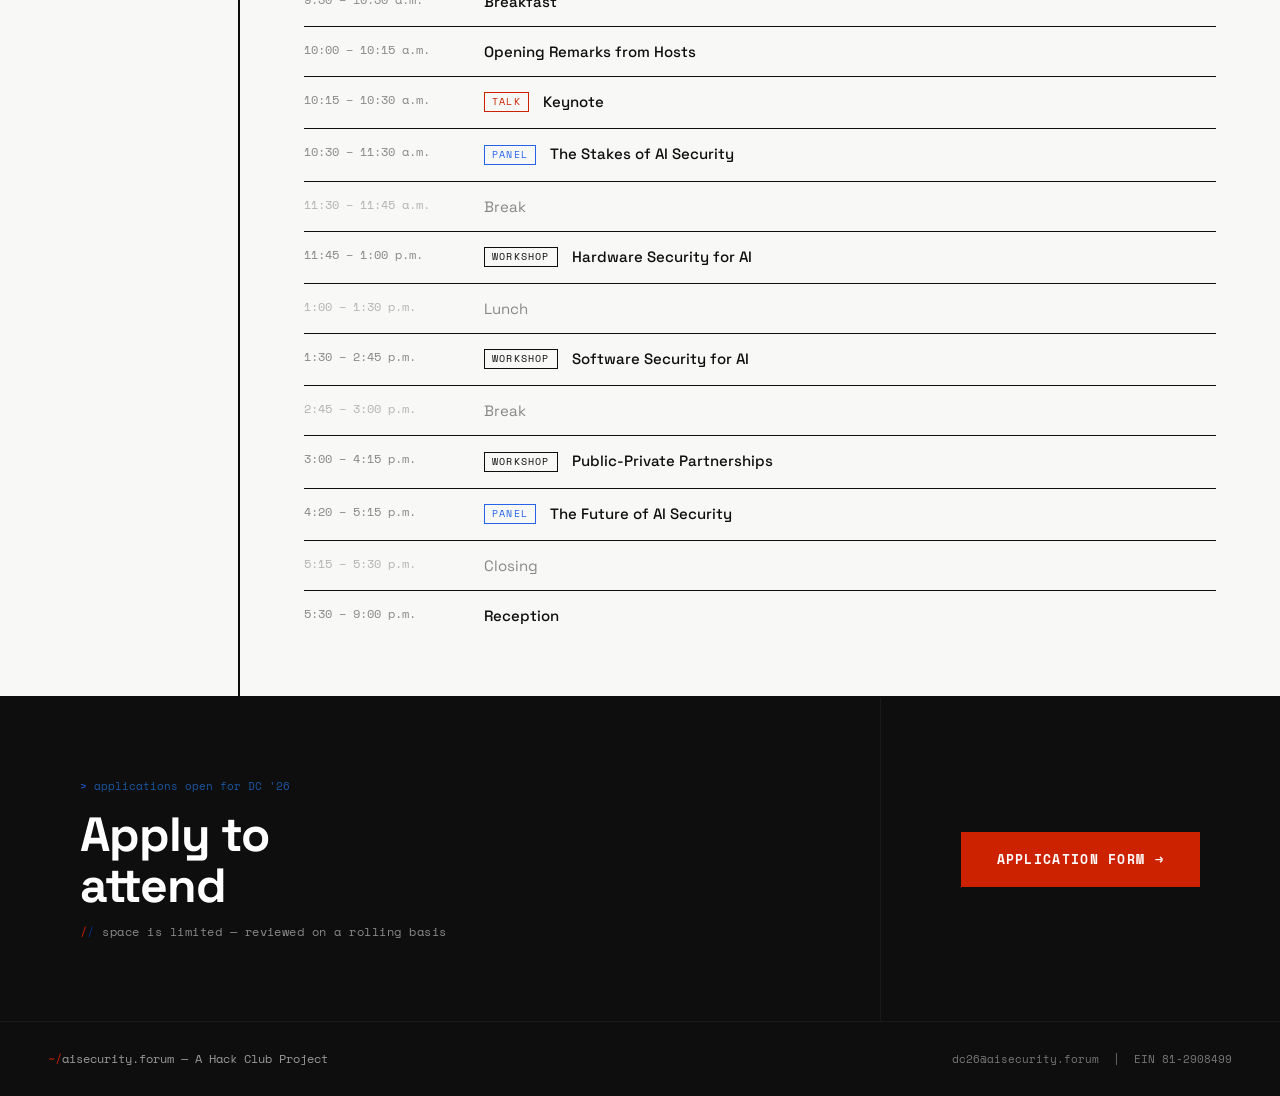
==== commit a13d7458: "Update schedule: agenda title, session names, and talk type - Section heading → DC AI Security Forum" ====
--- a/dc-ai-security-forum-26/index.html
+++ b/dc-ai-security-forum-26/index.html
@@ -638,7 +638,7 @@
       border: 1px solid currentColor;
       vertical-align: middle;
     }
-    .sched-tag--keynote { color: var(--red); border-color: var(--red); }
+    .sched-tag--talk    { color: var(--red); border-color: var(--red); }
     .sched-tag--panel   { color: var(--blue-bright); border-color: var(--blue-bright); }
     .sched-tag--workshop { color: var(--ink); border-color: var(--ink); }
 
@@ -1063,7 +1063,8 @@
     <div class="s-num">04</div>
   </div>
   <div class="section-main">
-    <h2 class="big">Thursday, June 18, 2026</h2>
+    <h2 class="big">DC AI Security Forum 2026 Agenda</h2>
+    <div class="s-meta" style="font-family:var(--mono);font-size:12px;letter-spacing:0.08em;text-transform:uppercase;opacity:0.6;margin-bottom:28px;">Conrad Washington, DC &nbsp;·&nbsp; Thursday, June 18, 2026</div>
     <table class="schedule-table">
       <tbody>
         <tr class="schedule-row">
@@ -1076,15 +1077,15 @@
         </tr>
         <tr class="schedule-row">
           <td class="schedule-time">10:00 – 10:15 a.m.</td>
-          <td class="schedule-event">Opening Remarks</td>
+          <td class="schedule-event">Opening Remarks from Hosts</td>
         </tr>
         <tr class="schedule-row">
           <td class="schedule-time">10:15 – 10:30 a.m.</td>
-          <td class="schedule-event"><span class="sched-tag sched-tag--keynote">Keynote</span> AI Security at the Frontier</td>
+          <td class="schedule-event"><span class="sched-tag sched-tag--talk">Talk</span> Keynote</td>
         </tr>
         <tr class="schedule-row">
           <td class="schedule-time">10:30 – 11:30 a.m.</td>
-          <td class="schedule-event"><span class="sched-tag sched-tag--panel">Panel</span> AI Security at the Frontier</td>
+          <td class="schedule-event"><span class="sched-tag sched-tag--panel">Panel</span> The Stakes of AI Security</td>
         </tr>
         <tr class="schedule-row schedule-row--break">
           <td class="schedule-time">11:30 – 11:45 a.m.</td>
@@ -1108,15 +1109,15 @@
         </tr>
         <tr class="schedule-row">
           <td class="schedule-time">3:00 – 4:15 p.m.</td>
-          <td class="schedule-event"><span class="sched-tag sched-tag--workshop">Workshop</span> Public–Private Partnerships</td>
+          <td class="schedule-event"><span class="sched-tag sched-tag--workshop">Workshop</span> Public-Private Partnerships</td>
         </tr>
         <tr class="schedule-row">
           <td class="schedule-time">4:20 – 5:15 p.m.</td>
-          <td class="schedule-event"><span class="sched-tag sched-tag--panel">Panel</span> Securing AI as a National Security Priority</td>
+          <td class="schedule-event"><span class="sched-tag sched-tag--panel">Panel</span> The Future of AI Security</td>
         </tr>
         <tr class="schedule-row schedule-row--break">
           <td class="schedule-time">5:15 – 5:30 p.m.</td>
-          <td class="schedule-event">Closing Remarks</td>
+          <td class="schedule-event">Closing</td>
         </tr>
         <tr class="schedule-row">
           <td class="schedule-time">5:30 – 9:00 p.m.</td>
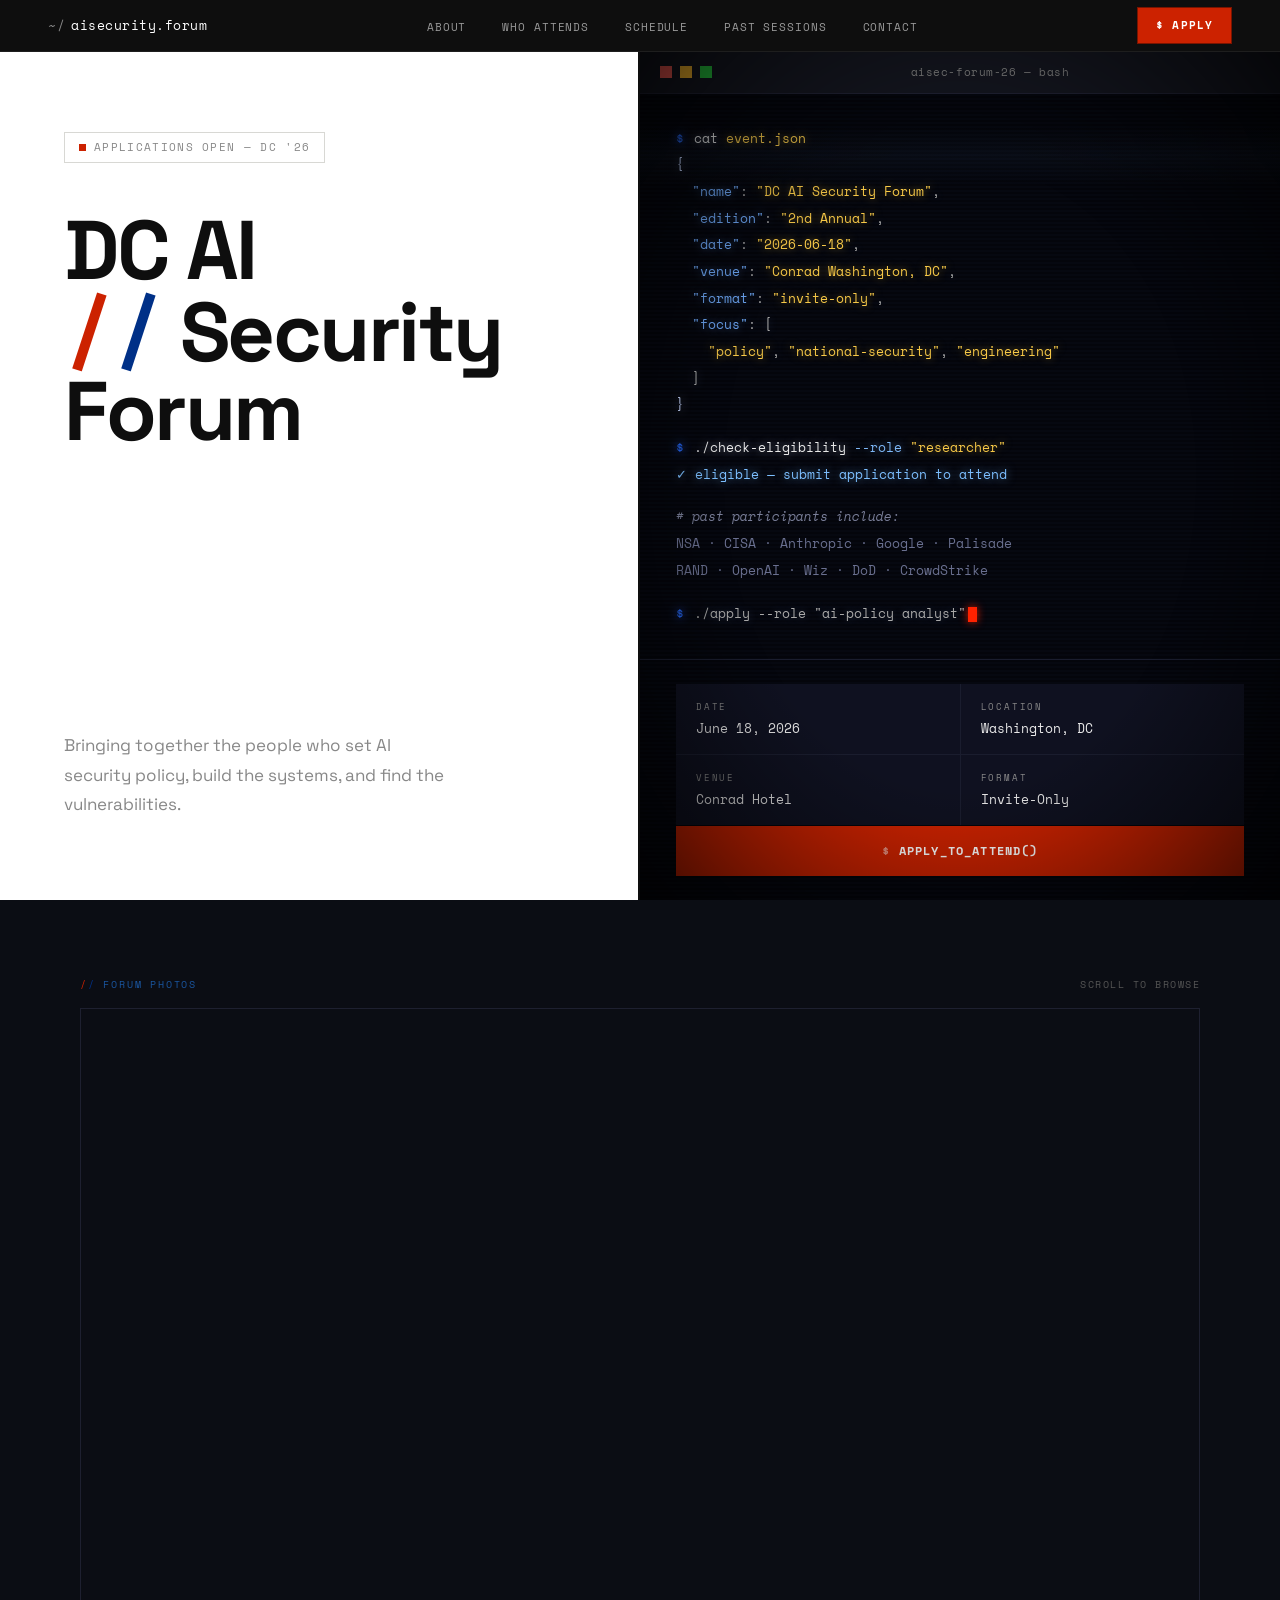
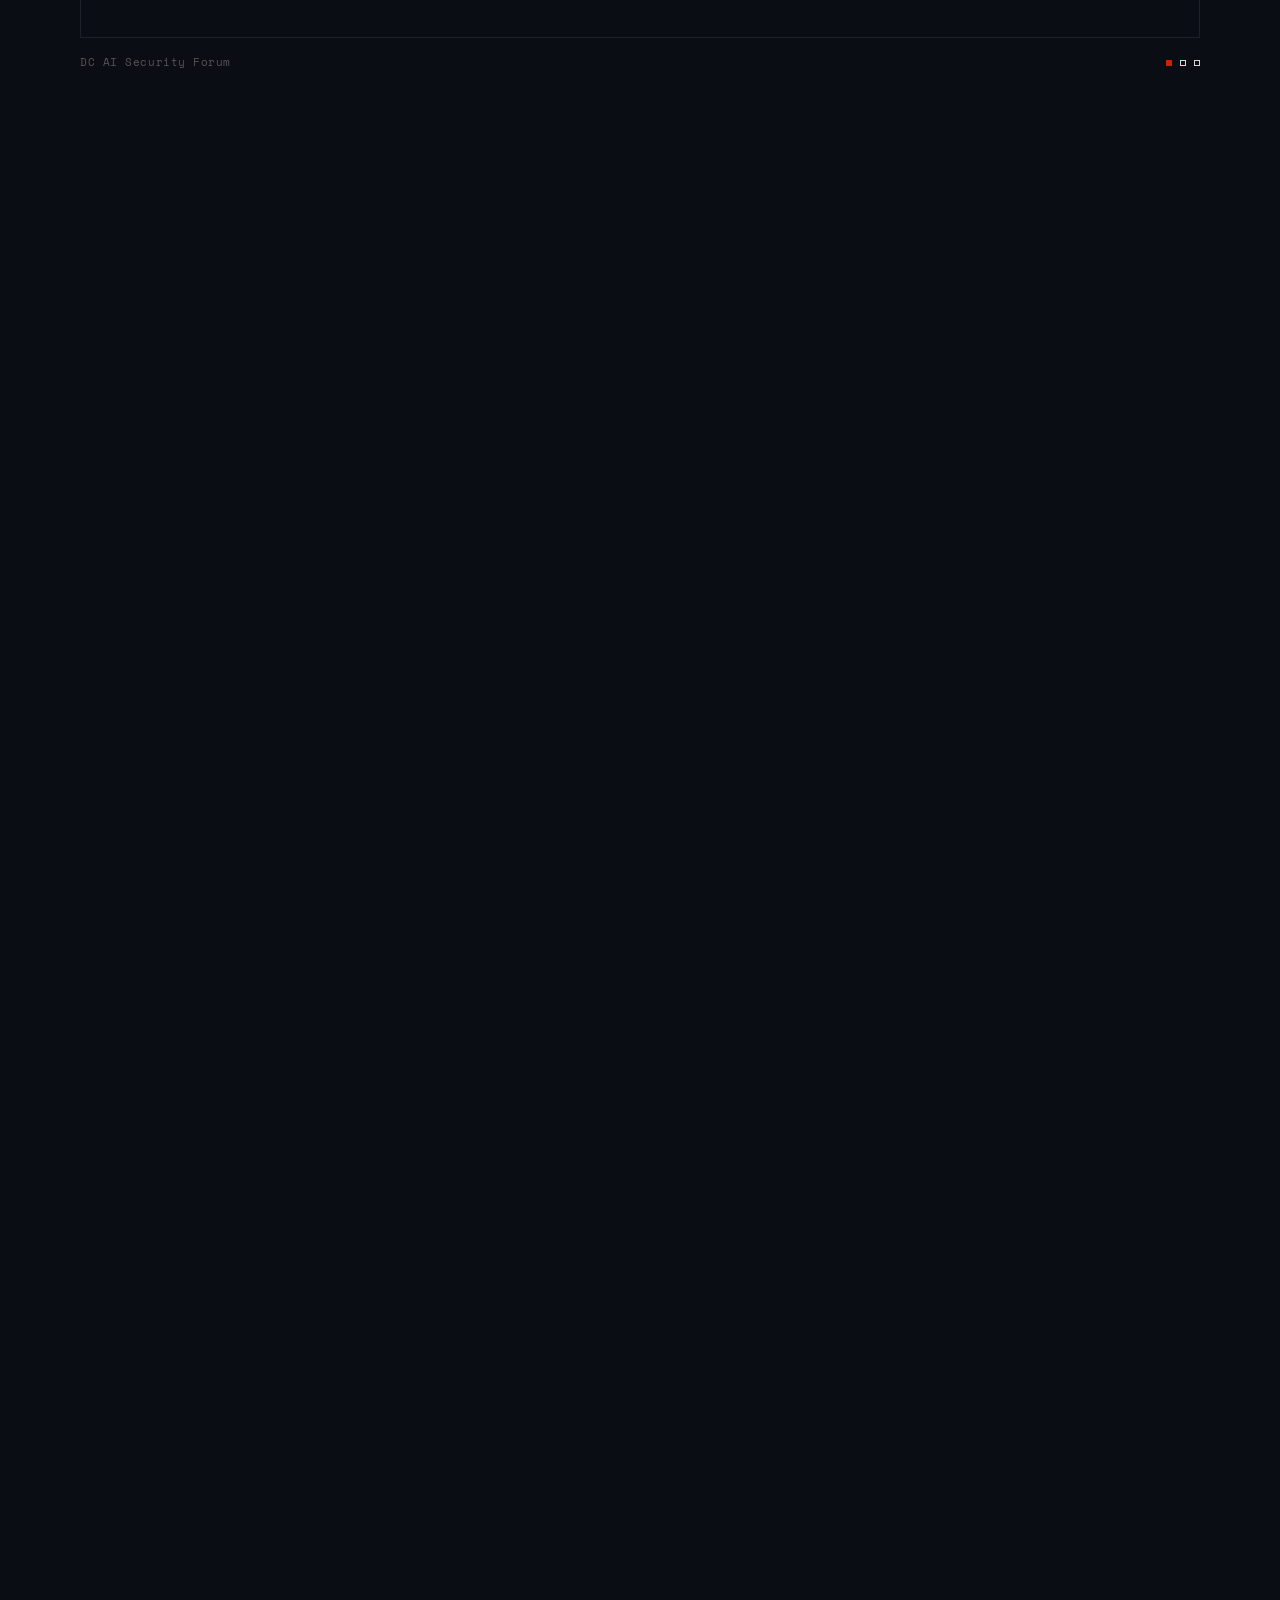
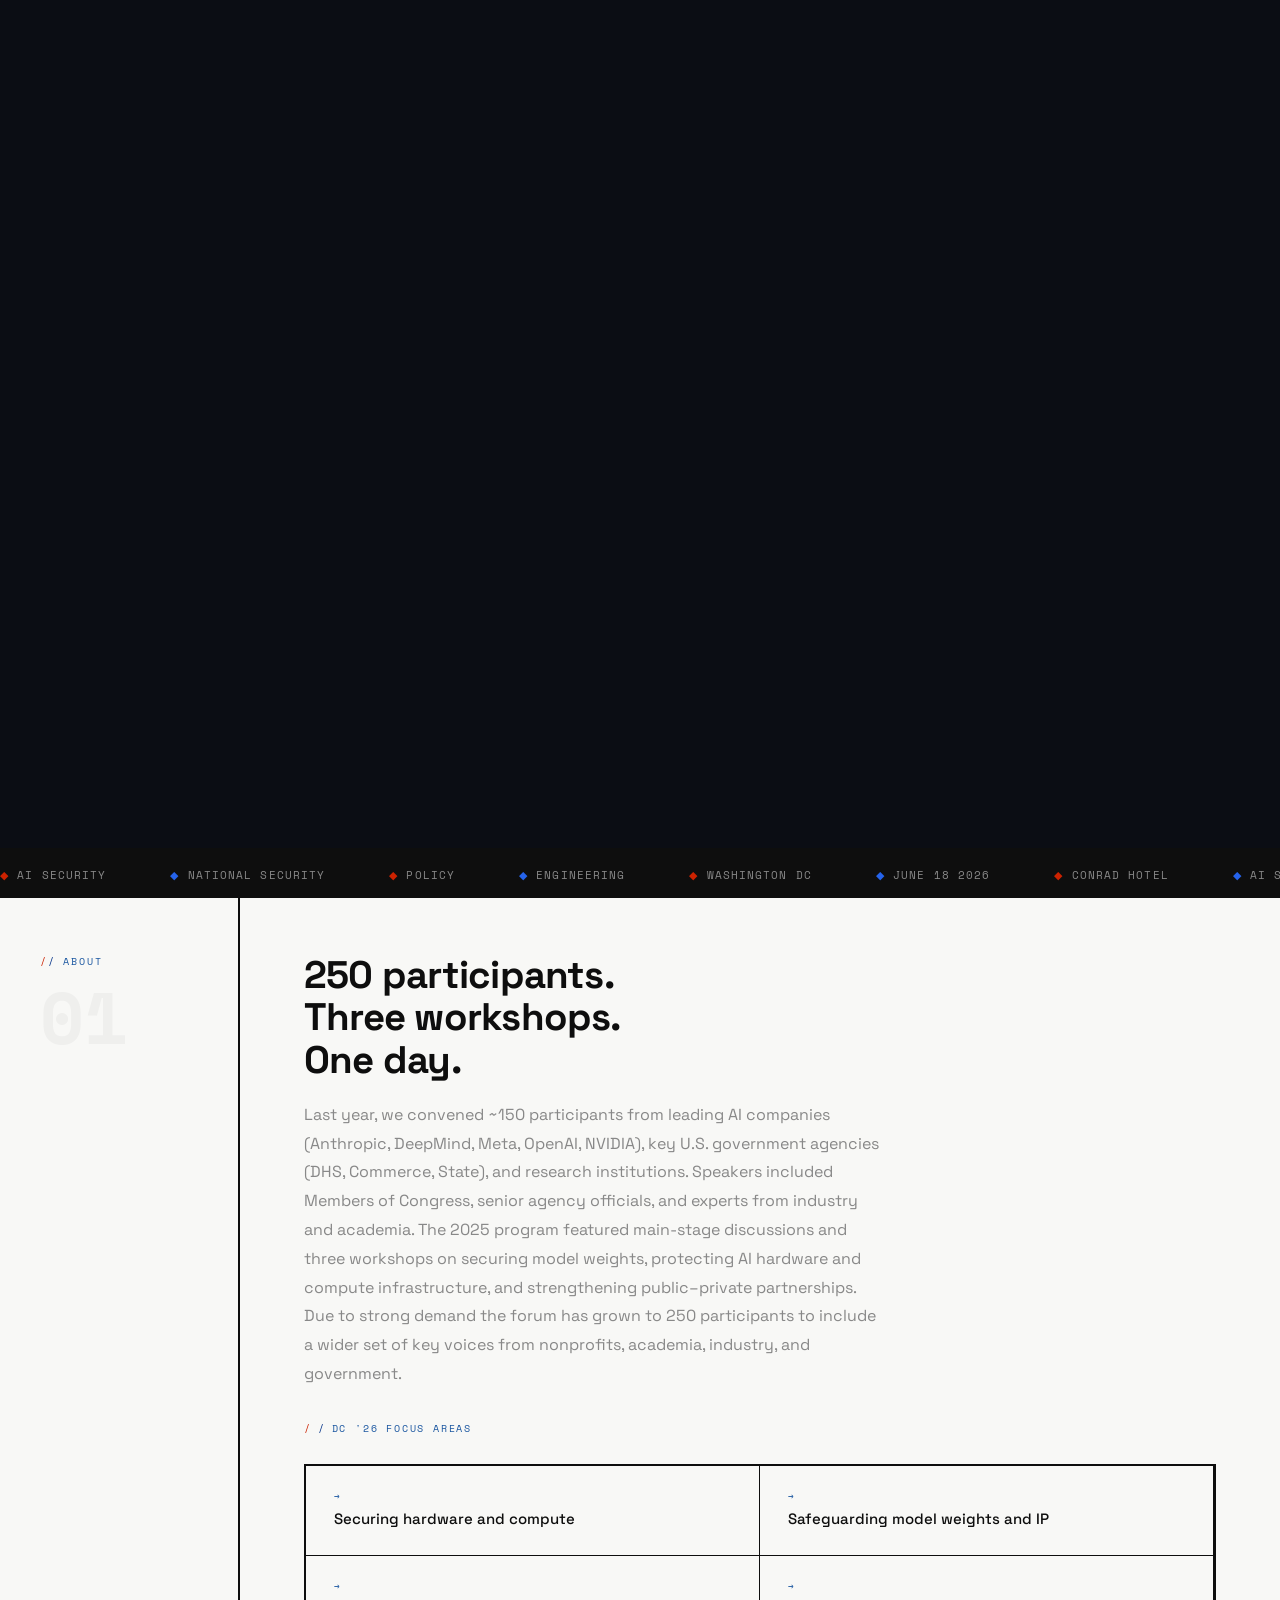
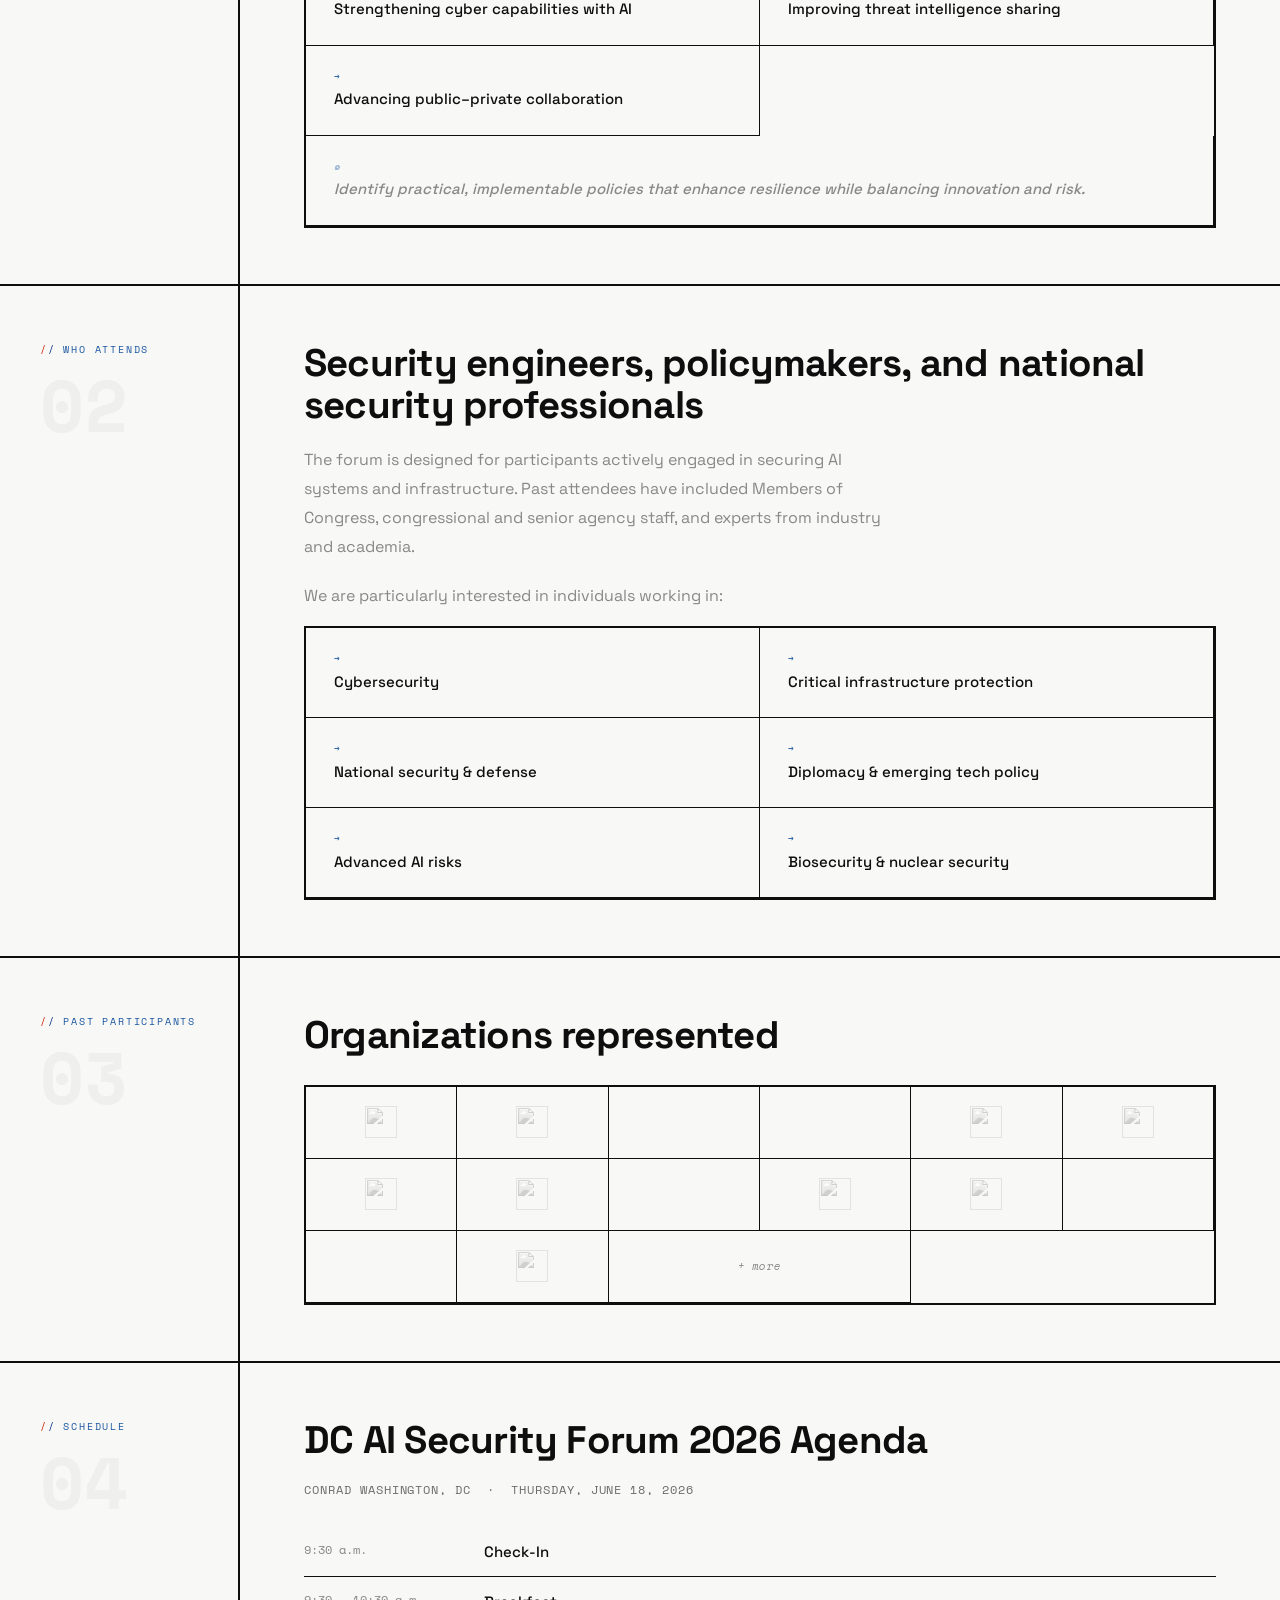
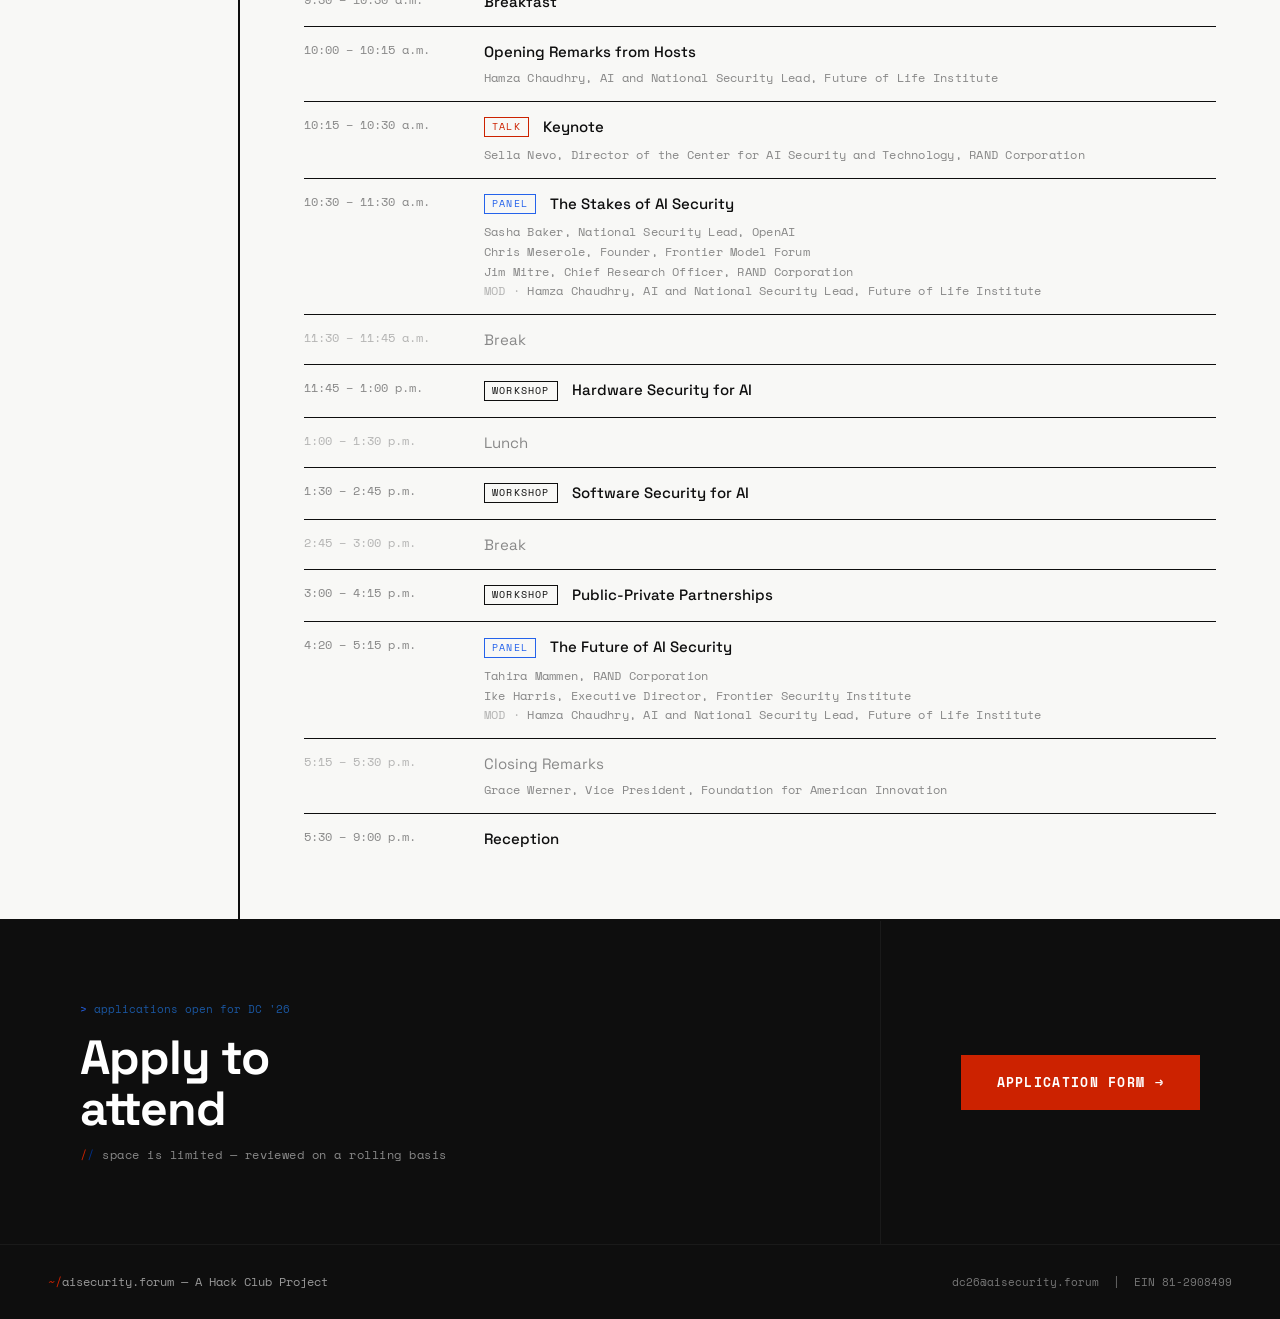
==== commit e7d0ec24: "Add speaker and panelist names to schedule Co-Authored-By: Claude Sonnet 4.6 <noreply@anthropic.com>" ====
--- a/dc-ai-security-forum-26/index.html
+++ b/dc-ai-security-forum-26/index.html
@@ -641,6 +641,23 @@
     .sched-tag--talk    { color: var(--red); border-color: var(--red); }
     .sched-tag--panel   { color: var(--blue-bright); border-color: var(--blue-bright); }
     .sched-tag--workshop { color: var(--ink); border-color: var(--ink); }
+    .schedule-speakers {
+      margin-top: 8px;
+      display: flex;
+      flex-direction: column;
+      gap: 3px;
+    }
+    .schedule-speaker {
+      font-size: 12px;
+      font-weight: 400;
+      color: var(--muted);
+      font-family: var(--mono);
+      letter-spacing: 0.02em;
+    }
+    .schedule-speaker--mod::before {
+      content: "MOD · ";
+      opacity: 0.6;
+    }
 
     /* CTA */
     .cta-section {
@@ -1077,15 +1094,30 @@
         </tr>
         <tr class="schedule-row">
           <td class="schedule-time">10:00 – 10:15 a.m.</td>
-          <td class="schedule-event">Opening Remarks from Hosts</td>
+          <td class="schedule-event">Opening Remarks from Hosts
+            <div class="schedule-speakers">
+              <span class="schedule-speaker">Hamza Chaudhry, AI and National Security Lead, Future of Life Institute</span>
+            </div>
+          </td>
         </tr>
         <tr class="schedule-row">
           <td class="schedule-time">10:15 – 10:30 a.m.</td>
-          <td class="schedule-event"><span class="sched-tag sched-tag--talk">Talk</span> Keynote</td>
+          <td class="schedule-event"><span class="sched-tag sched-tag--talk">Talk</span> Keynote
+            <div class="schedule-speakers">
+              <span class="schedule-speaker">Sella Nevo, Director of the Center for AI Security and Technology, RAND Corporation</span>
+            </div>
+          </td>
         </tr>
         <tr class="schedule-row">
           <td class="schedule-time">10:30 – 11:30 a.m.</td>
-          <td class="schedule-event"><span class="sched-tag sched-tag--panel">Panel</span> The Stakes of AI Security</td>
+          <td class="schedule-event"><span class="sched-tag sched-tag--panel">Panel</span> The Stakes of AI Security
+            <div class="schedule-speakers">
+              <span class="schedule-speaker">Sasha Baker, National Security Lead, OpenAI</span>
+              <span class="schedule-speaker">Chris Meserole, Founder, Frontier Model Forum</span>
+              <span class="schedule-speaker">Jim Mitre, Chief Research Officer, RAND Corporation</span>
+              <span class="schedule-speaker schedule-speaker--mod">Hamza Chaudhry, AI and National Security Lead, Future of Life Institute</span>
+            </div>
+          </td>
         </tr>
         <tr class="schedule-row schedule-row--break">
           <td class="schedule-time">11:30 – 11:45 a.m.</td>
@@ -1113,11 +1145,21 @@
         </tr>
         <tr class="schedule-row">
           <td class="schedule-time">4:20 – 5:15 p.m.</td>
-          <td class="schedule-event"><span class="sched-tag sched-tag--panel">Panel</span> The Future of AI Security</td>
+          <td class="schedule-event"><span class="sched-tag sched-tag--panel">Panel</span> The Future of AI Security
+            <div class="schedule-speakers">
+              <span class="schedule-speaker">Tahira Mammen, RAND Corporation</span>
+              <span class="schedule-speaker">Ike Harris, Executive Director, Frontier Security Institute</span>
+              <span class="schedule-speaker schedule-speaker--mod">Hamza Chaudhry, AI and National Security Lead, Future of Life Institute</span>
+            </div>
+          </td>
         </tr>
         <tr class="schedule-row schedule-row--break">
           <td class="schedule-time">5:15 – 5:30 p.m.</td>
-          <td class="schedule-event">Closing</td>
+          <td class="schedule-event">Closing Remarks
+            <div class="schedule-speakers">
+              <span class="schedule-speaker">Grace Werner, Vice President, Foundation for American Innovation</span>
+            </div>
+          </td>
         </tr>
         <tr class="schedule-row">
           <td class="schedule-time">5:30 – 9:00 p.m.</td>
